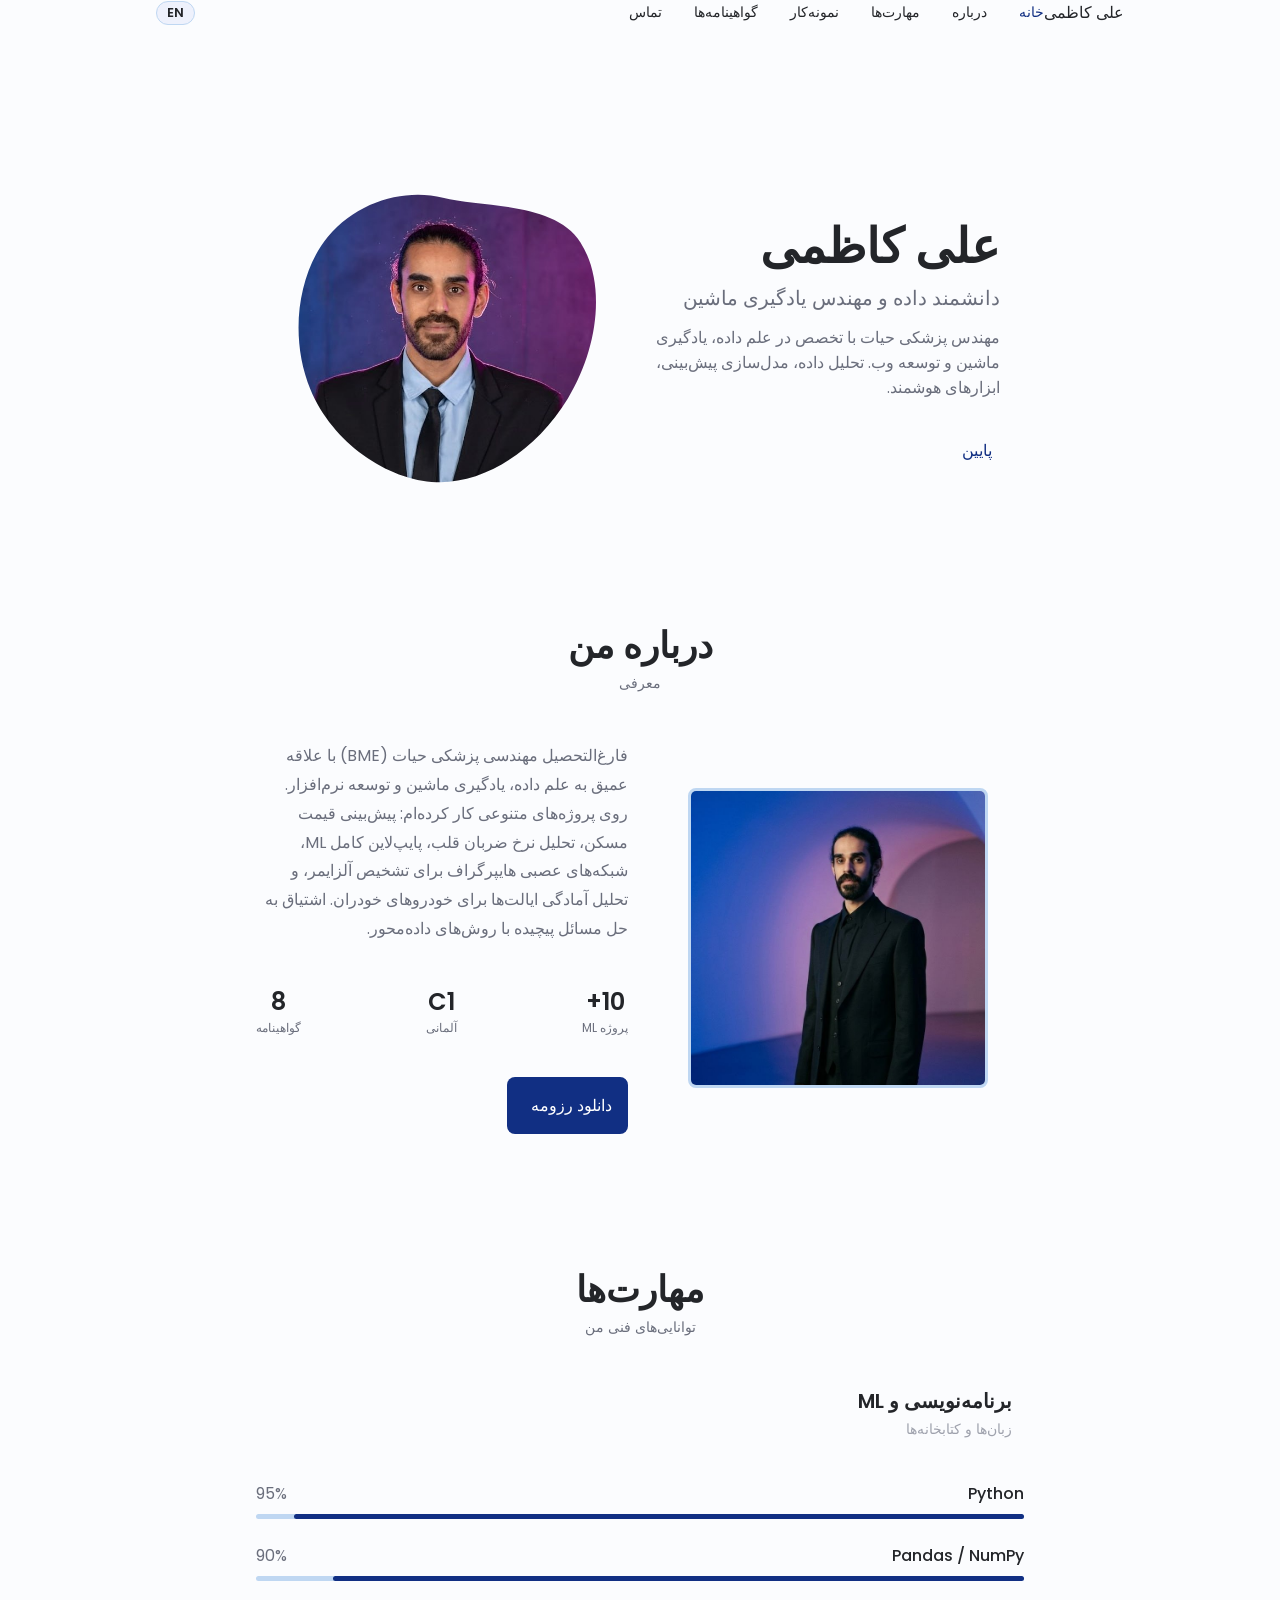
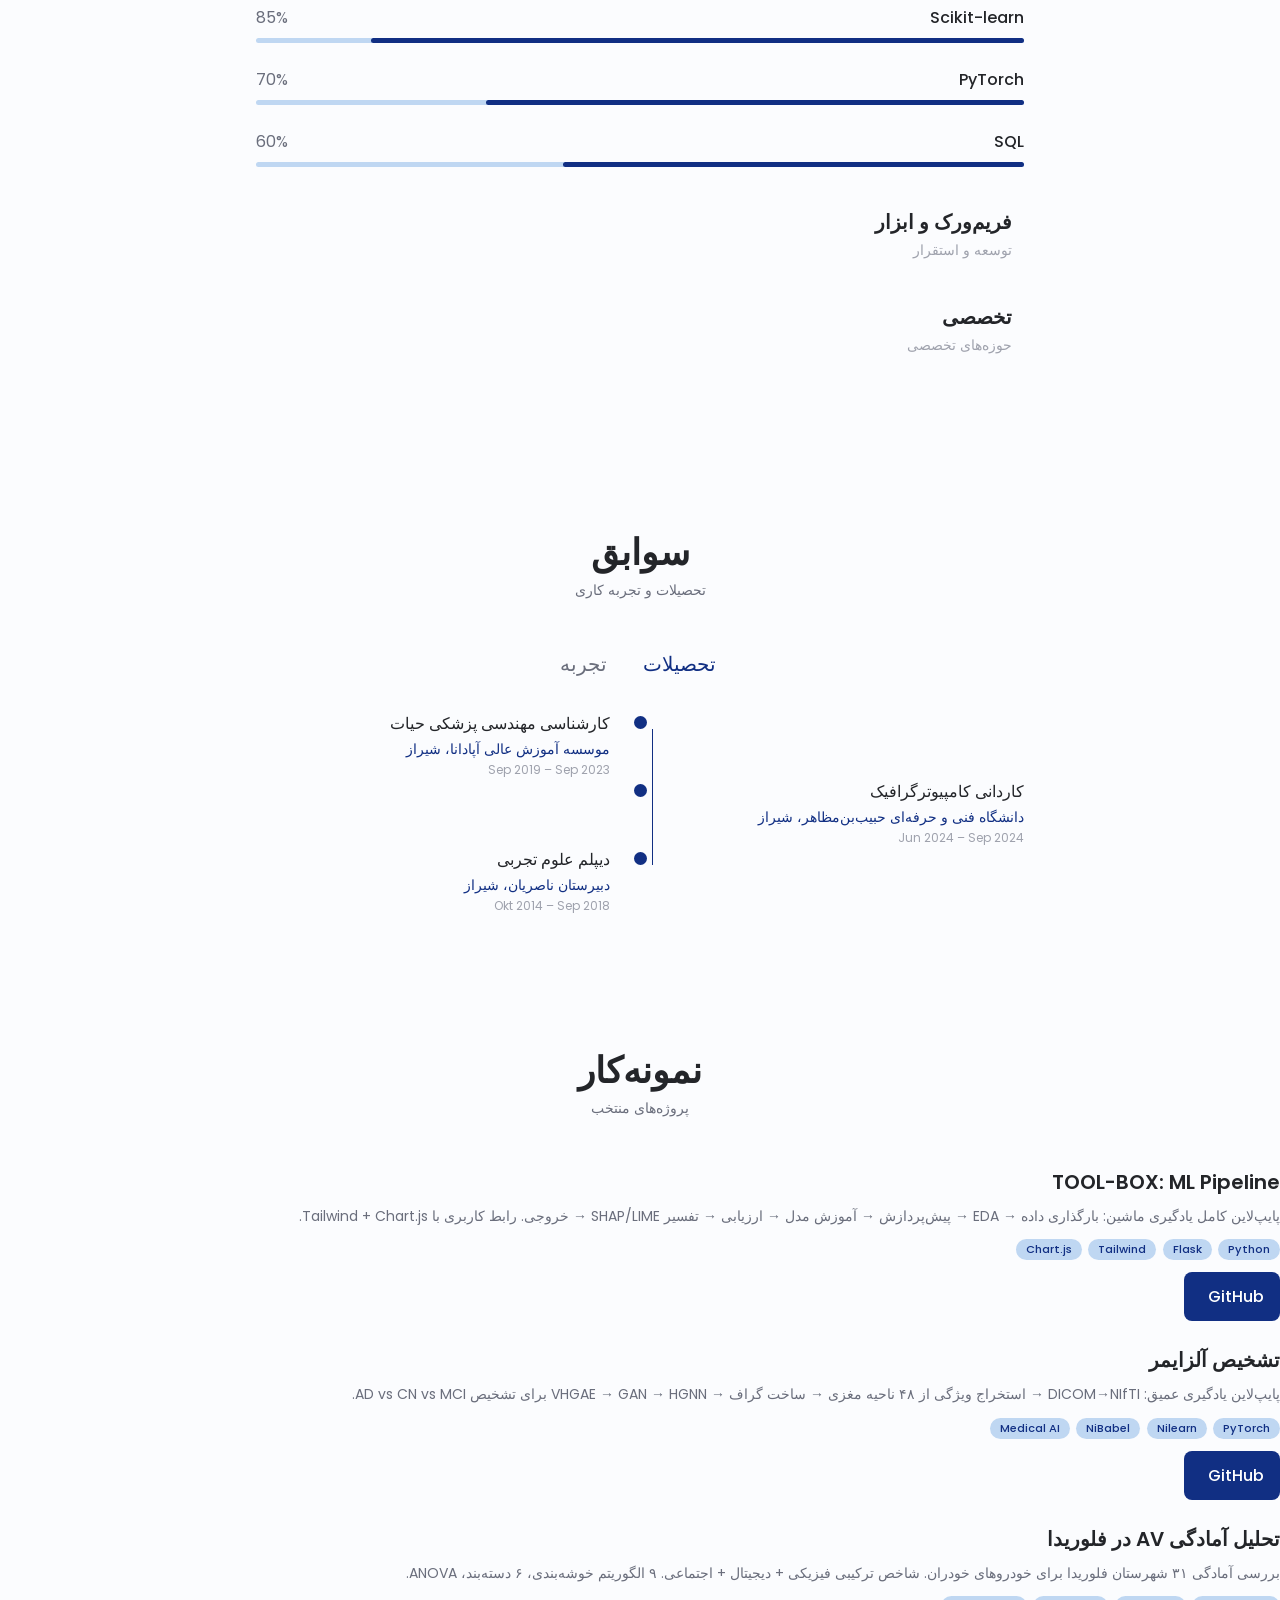
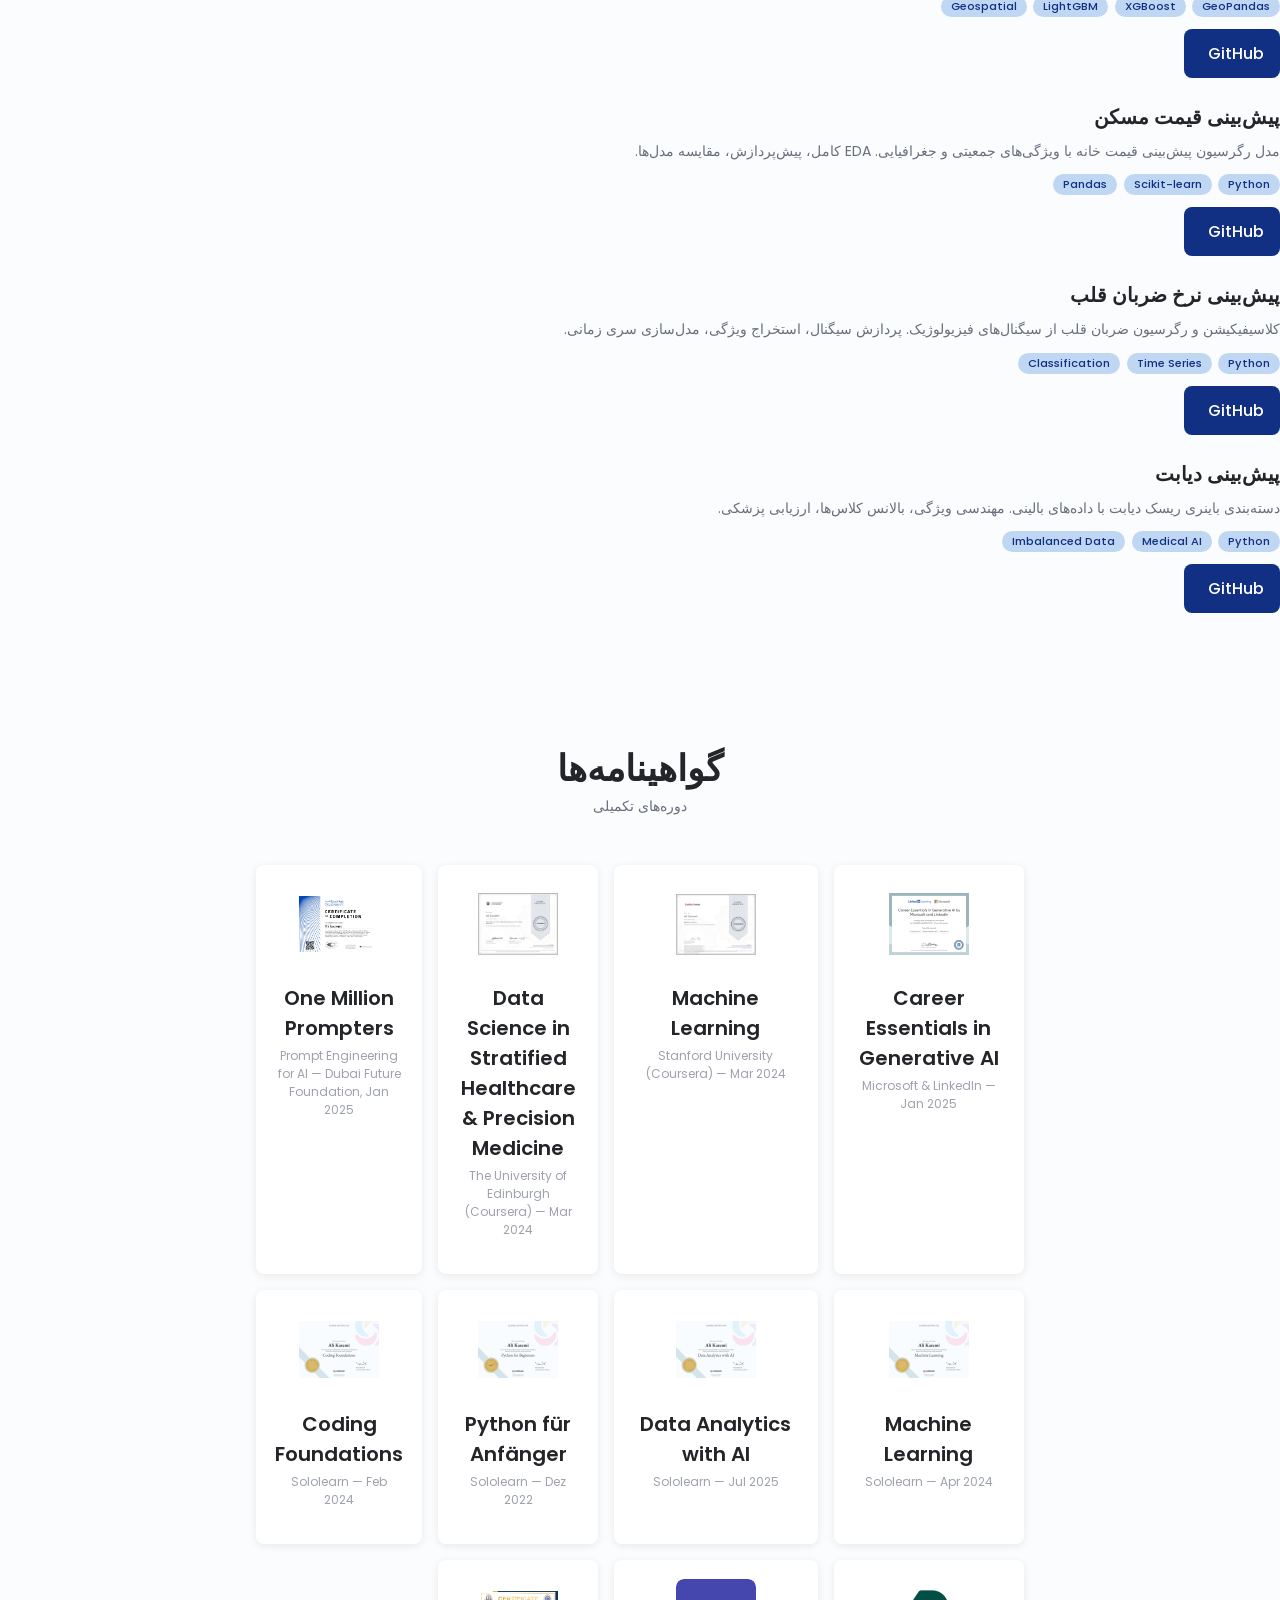
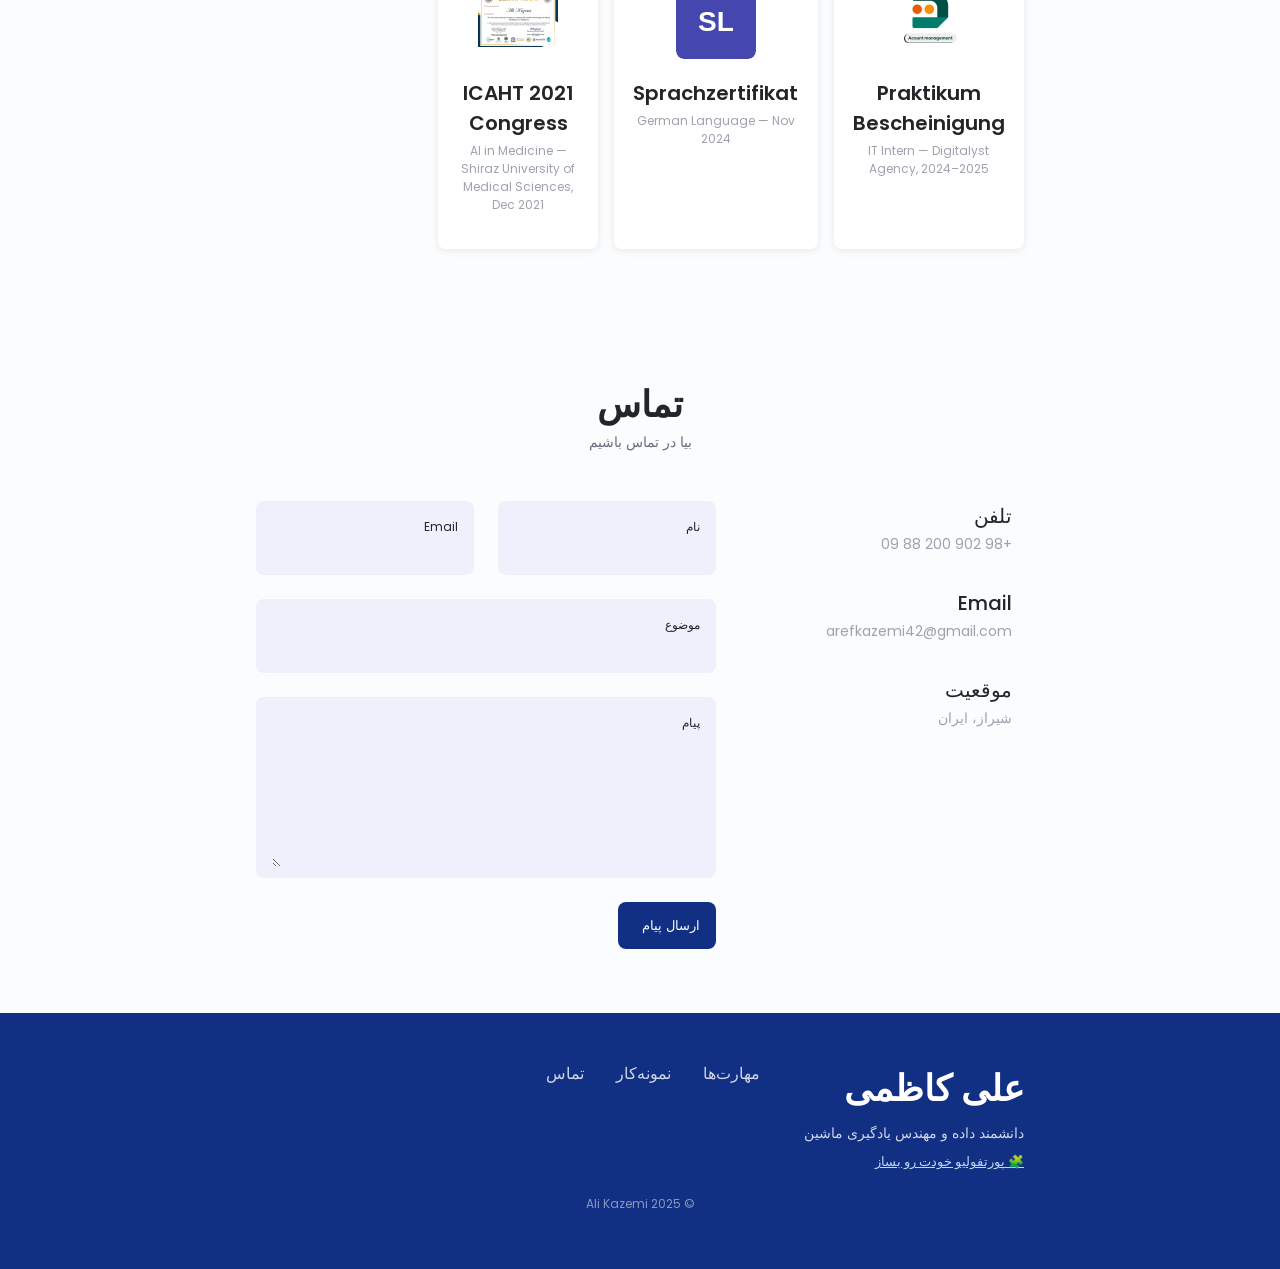
==== index.html @ 603e28a6 "feat: Praktikum card uses Digitalyst agency logo" ====
<!DOCTYPE html>
<html lang="fa" dir="rtl">
<head>
<meta charset="UTF-8">
<meta name="viewport" content="width=device-width, initial-scale=1.0">
<meta name="theme-color" content="#112E81">
<link rel="icon" type="image/png" href="/icon.png">
<link rel="apple-touch-icon" href="/icon.png">
<title>Ali Kazemi | Data Scientist & ML Engineer</title>
<link rel="preconnect" href="https://fonts.googleapis.com">
<link rel="preconnect" href="https://fonts.gstatic.com" crossorigin>
<link href="https://fonts.googleapis.com/css2?family=Poppins:wght@300;400;500;600;700&display=swap" rel="stylesheet">
<link rel="stylesheet" href="https://unicons.iconscout.com/release/v4.0.0/css/line.css">
<style>
:root {
  --hue:224; --first:hsl(var(--hue),77%,29%); --first-alt:hsl(var(--hue),58%,25%);
  --first-light:hsl(212,67%,85%); --title:hsl(var(--hue),8%,15%); --text:hsl(var(--hue),8%,45%);
  --text-light:hsl(var(--hue),8%,65%); --input:hsl(var(--hue),70%,96%);
  --body:hsl(var(--hue),60%,99%); --container:#FFF;
  --font:'Poppins',sans-serif; --h:3.5rem;
  --fs-big:2rem; --fs-h1:1.5rem; --fs-h2:1.25rem; --fs-h3:1.125rem; --fs-n:.938rem; --fs-s:.813rem;
  --m1:1rem; --m1-5:1.5rem; --m2:2rem; --m3:3rem;
}
@media(min-width:968px) {
  :root{--fs-big:3rem;--fs-h1:2.25rem;--fs-h2:1.5rem;--fs-h3:1.25rem;--fs-n:1rem;--fs-s:.875rem;}
}
body.dark {
  --first-alt:hsl(var(--hue),30%,8%); --title:hsl(var(--hue),8%,95%);
  --text:hsl(var(--hue),8%,75%); --input:hsl(var(--hue),29%,16%);
  --body:hsl(222,25%,10%); --container:hsl(224,28%,14%);
}
*{box-sizing:border-box;margin:0;padding:0}
html{scroll-behavior:smooth}
body{margin:0 0 var(--h) 0;font-family:var(--font);font-size:var(--fs-n);background:var(--body);color:var(--text);transition:.3s}
h1,h2,h3,h4{color:var(--title);font-weight:600}
ul{list-style:none}
a{text-decoration:none}
img{max-width:100%;height:auto}
.section{padding:2rem 0 4rem}
.section__title{font-size:var(--fs-h1)}
.section__subtitle{display:block;font-size:var(--fs-s);margin-bottom:var(--m3)}
.section__title,.section__subtitle{text-align:center}
.container{max-width:768px;margin:0 var(--m1-5)}
.grid{display:grid;gap:1.5rem}
.header{width:100%;position:fixed;bottom:0;left:0;z-index:100;background:var(--body);transition:.3s}
.nav{max-width:968px;height:var(--h);display:flex;justify-content:space-between;align-items:center}
.nav__logo,.nav__toggle{color:var(--title);font-weight:500}
.nav__logo:hover{color:var(--first)}
.nav__toggle{font-size:1.1rem;cursor:pointer}
@media(max-width:767px){
  .nav__menu{position:fixed;bottom:-100%;left:0;width:100%;background:var(--body);padding:2rem 1.5rem 4rem;box-shadow:0 -1px 4px rgba(0,0,0,.15);border-radius:1.5rem 1.5rem 0 0;transition:.3s}
}
.nav__list{grid-template-columns:repeat(3,1fr);gap:2rem}
.nav__link{display:flex;flex-direction:column;align-items:center;font-size:var(--fs-s);color:var(--title);font-weight:500}
.nav__link:hover{color:var(--first)}
.nav__icon{font-size:1.2rem}
.nav__close{position:absolute;right:1.3rem;bottom:.5rem;font-size:1.5rem;cursor:pointer;color:var(--first)}
.show-menu{bottom:0}
.active-link{color:var(--first)}
.scroll-header{box-shadow:0 -1px 4px rgba(0,0,0,.15)}
.nav__btns{display:flex;align-items:center;gap:1rem}
.change-theme{font-size:1.25rem;color:var(--title);cursor:pointer}
.lang-toggle{font-size:.8rem;color:var(--title);cursor:pointer;background:var(--input);border:1px solid var(--first-light);border-radius:20px;padding:2px 10px;font-weight:600;transition:.2s}
.lang-toggle:hover{background:var(--first-light)}
.button{display:inline-block;background:var(--first);color:#FFF;padding:1rem;border-radius:.5rem;font-weight:500;transition:.3s;border:none;cursor:pointer}
.button:hover{background:var(--first-alt)}
.button--flex{display:inline-flex;align-items:center;gap:.5rem}
.button--small{padding:.75rem 1rem}
.button--link{background:transparent;color:var(--first);padding:0}
.home__container{gap:1rem}
.home__content{grid-template-columns:.5fr 3fr;padding-top:3.5rem;align-items:center}
.home__social{display:grid;grid-template-columns:max-content;row-gap:1rem}
.home__social-icon{font-size:1.25rem;color:var(--first)}
.home__blob{width:200px;fill:var(--first)}
.home__blob-img{width:100%;height:100%;object-fit:cover}
.home__data{grid-column:1/3}
.home__title{font-size:var(--fs-big)}
.home__subtitle{font-size:var(--fs-h3);color:var(--text);font-weight:500;margin-bottom:.75rem}
.home__description{margin-bottom:var(--m2)}
.home__scroll{display:none}
.home__scroll-button{color:var(--first);display:inline-flex;align-items:center}
.home__scroll-button:hover{transform:translateY(.25rem)}
.home__scroll-mouse{font-size:2rem}
.about__img{width:200px;border-radius:.5rem;justify-self:center;align-self:center;border:3px solid var(--first-light)}
.about__description{margin-bottom:var(--m2-5,2.5rem);line-height:1.8}
.about__info{display:flex;justify-content:space-evenly;margin-bottom:var(--m2-5,2.5rem)}
.about__info-title{font-size:var(--fs-h2);font-weight:600;color:var(--title);display:block;text-align:center}
.about__info-name{font-size:.75rem;display:block;text-align:center}
.about__buttons{display:flex;justify-content:center}
.skills__container{row-gap:0}
.skills__header{display:flex;align-items:center;margin-bottom:var(--m2-5,2.5rem);cursor:pointer}
.skills__icon,.skills__arrow{font-size:2rem;color:var(--first)}
.skills__icon{margin-inline-end:.75rem}
.skills__title{font-size:var(--fs-h3)}
.skills__subtitle{font-size:var(--fs-s);color:var(--text-light)}
.skills__arrow{margin-inline-start:auto;transition:.4s}
.skills__list{row-gap:1.5rem}
.skills__titles{display:flex;justify-content:space-between;margin-bottom:.5rem}
.skills__name{font-size:var(--fs-n);font-weight:500}
.skills__bar,.skills__percentage{height:5px;border-radius:.25rem}
.skills__bar{background:var(--first-light)}
.skills__percentage{display:block;background:var(--first)}
.skills__close .skills__list{height:0;overflow:hidden}
.skills__open .skills__list{height:max-content;margin-bottom:var(--m2-5,2.5rem)}
.skills__open .skills__arrow{transform:rotate(-180deg)}
.qualification__tabs{display:flex;justify-content:center;margin-bottom:var(--m2)}
.qualification__button{font-size:var(--fs-h3);font-weight:500;color:var(--text);margin:0 var(--m1);cursor:pointer;display:inline-flex;align-items:center;gap:.25rem}
.qualification__button:hover{color:var(--first)}
.qualification__icon{font-size:1.8rem}
.qualification__active{color:var(--first)}
.qualification__content[data-content]{display:none}
.qualification__active[data-content]{display:block}
.qualification__data{display:grid;grid-template-columns:1fr max-content 1fr;column-gap:1.5rem}
.qualification__title{font-size:var(--fs-n);font-weight:500}
.qualification__subtitle{font-size:var(--fs-s);margin-bottom:var(--m1)}
.qualification__calendar{font-size:.75rem;color:var(--text-light)}
.qualification__rounder{display:inline-block;width:13px;height:13px;background:var(--first);border-radius:50%}
.qualification__line{display:block;width:1px;height:100%;background:var(--first);transform:translate(6px,-7px)}
.portfolio__carousel{overflow-x:auto;scroll-snap-type:x mandatory;-webkit-overflow-scrolling:touch;padding-bottom:1rem;scrollbar-width:none}
.portfolio__carousel::-webkit-scrollbar{display:none}
.portfolio__track{display:flex;gap:1rem;padding:0 1rem}
.card project-card{scroll-snap-align:start;flex:0 0 100%;min-width:280px;padding:0 1.5rem;box-sizing:border-box;display:block}
.portfolio__img{width:265px;border-radius:.5rem;justify-self:center}
.portfolio__title{font-size:var(--fs-h3);margin-bottom:.5rem}
.portfolio__desc{font-size:var(--fs-s);margin-bottom:.75rem;color:var(--text);line-height:1.6}
.portfolio__tags{display:flex;flex-wrap:wrap;gap:.4rem;margin-bottom:.75rem}
.portfolio__tag{font-size:.7rem;background:var(--first-light);color:var(--first);padding:2px 10px;border-radius:12px;font-weight:500}



.certification__container{grid-template-columns:repeat(auto-fit,minmax(200px,1fr));gap:1rem;align-items:stretch}
.certification__card{display:block;text-decoration:none;color:inherit;height:100%}.certification__card:hover{transform:translateY(-4px)}.certification__content{background:var(--container);padding:1.2rem;border-radius:.5rem;text-align:center;box-shadow:0 2px 8px rgba(0,0,0,.08);transition:.3s;height:100%}.certification__card:hover .certification__content{box-shadow:0 8px 24px rgba(0,0,0,.12)}
.certification__content:hover{box-shadow:0 4px 16px rgba(0,0,0,.15)}
.certification__img{width:80px;height:80px;object-fit:contain;margin:0 auto .75rem;border-radius:.5rem}
.certification__title{font-size:var(--fs-h3);margin-bottom:.25rem}
.certification__subtitle{display:block;font-size:.75rem;color:var(--text-light);margin-bottom:var(--m1)}
.contact__container{row-gap:3rem}
.contact__information{display:flex;margin-bottom:var(--m2);align-items:center;gap:.75rem}
.contact__icon{font-size:2rem;color:var(--first)}
.contact__title{font-size:var(--fs-h3);font-weight:500}
.contact__subtitle{font-size:var(--fs-s);color:var(--text-light)}
.contact__content{background:var(--input);border-radius:.5rem;padding:.75rem 1rem .25rem}
.contact__label{font-size:.75rem;color:var(--title)}
.contact__input{width:100%;background:transparent;color:var(--text);font-family:var(--font);font-size:var(--fs-n);border:none;outline:none;padding:.25rem 0}
.footer{padding-top:2rem}
.footer__bg{background:var(--first);padding:2rem 0 3rem}
.footer__title{font-size:var(--fs-h1);margin-bottom:.25rem;color:#FFF}
.footer__subtitle{font-size:var(--fs-s);color:rgba(255,255,255,.8)}
.footer__links{display:flex;flex-direction:column;row-gap:1rem}
.footer__link{color:rgba(255,255,255,.8)}
.footer__link:hover{color:var(--first-light)}
.footer__social{font-size:1.25rem;margin-inline-end:1.5rem;color:#FFF}
.footer__social:hover{color:var(--first-light)}
.footer__copy{text-align:center;color:rgba(255,255,255,.5);font-size:.75rem;margin-top:1.5rem}
.scrollup{position:fixed;right:1rem;bottom:-20%;background:var(--first);opacity:.8;padding:0 .3rem;border-radius:.4rem;z-index:10;transition:.4s}
.scrollup:hover{background:var(--first-alt)}
.scrollup__icon{font-size:1.5rem;color:#FFF}
.show-scroll{bottom:5rem}
.ltr-text{display:none}
[lang="en"] .ltr-text{display:inline}
[lang="en"] .rtl-text{display:none}
[lang="fa"] .ltr-text{display:none}
[lang="fa"] .rtl-text{display:inline}
@media(min-width:568px){
  .home__content{grid-template-columns:max-content 1fr 1fr}
  .home__data{grid-column:initial}
  .home__img{order:1;justify-self:center}
  .about__container,.portfolio__content,.contact__container,.footer__container{grid-template-columns:repeat(2,1fr)}
  .qualification__sections{grid-template-columns:.6fr;justify-content:center}
}
@media(min-width:768px){
  .container{margin:0 auto}
  body{margin:0}
  .section{padding:6rem 0 2rem}
  .header{top:0;bottom:initial}
  .nav{height:calc(var(--h)+1.5rem)}
  .nav__icon,.nav__close,.nav__toggle{display:none}
  .nav__list{display:flex;gap:2rem}
  .nav__menu{margin-left:auto}
  .home__container{row-gap:5rem}
  .home__content{padding-top:5.5rem}
  .home__blob{width:270px}
  .home__scroll{display:block}
  .about__img{width:300px}
  .about__description{text-align:initial}
  .about__info{justify-content:space-between}
  .about__buttons{justify-content:initial}
  .portfolio__img{width:320px}
  .portfolio__content{align-items:center}
  .footer__container{grid-template-columns:repeat(3,1fr)}
  .footer__bg{padding:3rem 0 3.5rem}
  .footer__links{flex-direction:row;gap:2rem}
  .footer__socials{justify-self:flex-end}
}
@media(min-width:1024px){
  .home__blob{width:320px}
  .home__social{font-size:1.5rem}



  .certification__container{grid-template-columns:repeat(4,1fr)}
  .contact__form{width:460px}
  .contact__inputs{grid-template-columns:repeat(2,1fr)}
}
::-webkit-scrollbar{width:.6rem}
::-webkit-scrollbar-track{background:hsl(var(--hue),12%,90%);border-radius:.5rem}
::-webkit-scrollbar-thumb{background:hsl(var(--hue),12%,80%);border-radius:.5rem}

/* ── Micro-interactions ────────────────────────────── */
.card,.certification__card{transition:transform .25s cubic-bezier(.34,1.56,.64,1),box-shadow .25s ease!important}
.card:hover,.certification__card:hover{transform:translateY(-3px) scale(1.005)!important;box-shadow:0 8px 24px rgba(17,46,129,.15)!important}
.button,.btn{transition:transform .15s,box-shadow .2s,background .2s!important}
.button:active,.btn:active{transform:scale(.96)!important}
input,textarea,select{transition:border-color .2s,box-shadow .2s,transform .15s}
input:focus,textarea:focus,select:focus{border-color:#4382DF!important;box-shadow:0 0 0 3px rgba(67,130,223,.15)!important;transform:translateY(-1px)}
.fade-in{animation:fadeUp .5s ease both}
@keyframes fadeUp{from{opacity:0;transform:translateY(16px)}to{opacity:1;transform:translateY(0)}}
</style>
</head>
<body>

<!-- ===== HEADER ===== -->
<header class="header" id="header">
  <nav class="nav container">
    <a href="#" class="nav__logo"><span class="rtl-text">علی کاظمی</span><span class="ltr-text">Ali Kazemi</span></a>
    <div class="nav__menu" id="nav-menu">
      <ul class="nav__list grid">
        <li class="nav__item"><a href="#home" class="nav__link active-link"><i class="uil uil-estate nav__icon"></i><span class="rtl-text">خانه</span><span class="ltr-text">Home</span></a></li>
        <li class="nav__item"><a href="#about" class="nav__link"><i class="uil uil-user nav__icon"></i><span class="rtl-text">درباره</span><span class="ltr-text">About</span></a></li>
        <li class="nav__item"><a href="#skills" class="nav__link"><i class="uil uil-file-alt nav__icon"></i><span class="rtl-text">مهارت‌ها</span><span class="ltr-text">Skills</span></a></li>
        <li class="nav__item"><a href="#portfolio" class="nav__link"><i class="uil uil-scenery nav__icon"></i><span class="rtl-text">نمونه‌کار</span><span class="ltr-text">Portfolio</span></a></li>
        <li class="nav__item"><a href="#certification" class="nav__link"><i class="uil uil-newspaper nav__icon"></i><span class="rtl-text">گواهینامه‌ها</span><span class="ltr-text">Certs</span></a></li>
        <li class="nav__item"><a href="#contact" class="nav__link"><i class="uil uil-message nav__icon"></i><span class="rtl-text">تماس</span><span class="ltr-text">Contact</span></a></li>
      </ul>
      <i class="uil uil-times nav__close" id="nav-close"></i>
    </div>
    <div class="nav__btns">
      <i class="uil uil-moon change-theme" id="theme-button"></i>
      <span class="lang-toggle" id="lang-toggle">EN</span>
      <div class="nav__toggle" id="nav-toggle"><i class="uil uil-apps"></i></div>
    </div>
  </nav>
</header>

<main>
<!-- ===== HOME ===== -->
<section class="home section" id="home">
  <div class="home__container container grid">
    <div class="home__content grid">
      <div class="home__social">
        <a href="https://linkedin.com/in/ali-kzm" target="_blank" class="home__social-icon"><i class="uil uil-linkedin-alt"></i></a>
        <a href="https://github.com/Arefmtl" target="_blank" class="home__social-icon"><i class="uil uil-github-alt"></i></a>
        <a href="https://twitter.com" target="_blank" class="home__social-icon"><i class="uil uil-twitter-alt"></i></a>
      </div>
      <div class="home__img">
        <svg class="home__blob" viewBox="0 0 200 187" xmlns="http://www.w3.org/2000/svg">
          <mask id="mask0" mask-type="alpha">
            <path d="M190.312 36.4879C206.582 62.1187 201.309 102.826 182.328 134.186C163.346 165.547 130.807 187.559 100.226 186.353C69.6454 185.147 35.2422 161.535 21.5255 128.383C7.80878 95.2308 13.9787 55.0885 32.5437 32.7857C51.1087 10.4829 81.4049 2.65069 104.345 8.644C127.285 14.6373 174.042 10.8571 190.312 36.4879Z"/>
          </mask>
          <g mask="url(#mask0)">
            <image class="home__blob-img" x="0" y="0" width="200" height="187" preserveAspectRatio="xMidYMid slice" href="https://arefmtl.github.io/profile.jpg"/>
          </g>
        </svg>
      </div>
      <div class="home__data">
        <h1 class="home__title"><span class="rtl-text">علی کاظمی</span><span class="ltr-text">Ali Kazemi</span></h1>
        <h3 class="home__subtitle"><span class="rtl-text">دانشمند داده و مهندس یادگیری ماشین</span><span class="ltr-text">Data Scientist & ML Engineer</span></h3>
        <p class="home__description"><span class="rtl-text">مهندس پزشکی حیات با تخصص در علم داده، یادگیری ماشین و توسعه وب. تحلیل داده، مدل‌سازی پیش‌بینی، ابزارهای هوشمند.</span><span class="ltr-text">Biomedical engineer specialized in data science, ML, and web dev. Predictive modeling, data analysis, smart tooling.</span></p>
        <span class="home__scroll"><a href="#about" class="home__scroll-button button--flex"><i class="uil uil-mouse-alt home__scroll-mouse"></i><span class="home__scroll-name"><span class="rtl-text">پایین</span><span class="ltr-text">Scroll down</span></span><i class="uil uil-arrow-down home__scroll-arrow"></i></a></span>
      </div>
    </div>
  </div>
</section>

<!-- ===== ABOUT ===== -->
<section class="about section" id="about">
  <h2 class="section__title"><span class="rtl-text">درباره من</span><span class="ltr-text">About Me</span></h2>
  <span class="section__subtitle"><span class="rtl-text">معرفی</span><span class="ltr-text">My Introduction</span></span>
  <div class="about__container container grid">
    <img src="https://arefmtl.github.io/about.jpg" alt="Ali Kazemi" class="about__img">
    <div class="about__data">
      <p class="about__description"><span class="rtl-text">فارغ‌التحصیل مهندسی پزشکی حیات (BME) با علاقه عمیق به علم داده، یادگیری ماشین و توسعه نرم‌افزار. روی پروژه‌های متنوعی کار کرده‌ام: پیش‌بینی قیمت مسکن، تحلیل نرخ ضربان قلب، پایپ‌لاین کامل ML، شبکه‌های عصبی هایپرگراف برای تشخیص آلزایمر، و تحلیل آمادگی ایالت‌ها برای خودروهای خودران. اشتیاق به حل مسائل پیچیده با روش‌های داده‌محور.</span><span class="ltr-text">Biomedical Engineering (BME) graduate passionate about data science, machine learning, and software development. Worked on housing price prediction, heart rate analysis, full ML pipelines, hypergraph neural networks for Alzheimer's diagnosis, and autonomous vehicle readiness analysis. Passionate about solving complex problems with data-driven methods.</span></p>
      <div class="about__info">
        <div><span class="about__info-title">10+</span><span class="about__info-name"><span class="rtl-text">پروژه ML</span><span class="ltr-text">ML Projects</span></span></div>
        <div><span class="about__info-title">C1</span><span class="about__info-name"><span class="rtl-text">آلمانی</span><span class="ltr-text">German</span></span></div>
        <div><span class="about__info-title">8</span><span class="about__info-name"><span class="rtl-text">گواهینامه</span><span class="ltr-text">Certificates</span></span></div>
      </div>
      <div class="about__buttons"><a href="/resume.pdf" class="button button--flex"><span class="rtl-text">دانلود رزومه</span><span class="ltr-text">Download CV</span><i class="uil uil-download-alt button__icon"></i></a></div>
    </div>
  </div>
</section>

<!-- ===== SKILLS ===== -->
<section class="skills section" id="skills">
  <h2 class="section__title"><span class="rtl-text">مهارت‌ها</span><span class="ltr-text">Skills</span></h2>
  <span class="section__subtitle"><span class="rtl-text">توانایی‌های فنی من</span><span class="ltr-text">My Technical Level</span></span>
  <div class="skills__container container grid" id="skillsContainer">
    <div class="skills__content skills__open">
      <div class="skills__header"><i class="uil uil-brackets-curly skills__icon"></i><div><h1 class="skills__title"><span class="rtl-text">برنامه‌نویسی و ML</span><span class="ltr-text">Programming & ML</span></h1><span class="skills__subtitle"><span class="rtl-text">زبان‌ها و کتابخانه‌ها</span><span class="ltr-text">Languages & Libraries</span></span></div><i class="uil uil-angle-down skills__arrow"></i></div>
      <div class="skills__list grid">
        <div class="skills__data"><div class="skills__titles"><h3 class="skills__name">Python</h3><span class="skills__number">95%</span></div><div class="skills__bar"><span class="skills__percentage" style="width:95%"></span></div></div>
        <div class="skills__data"><div class="skills__titles"><h3 class="skills__name">Pandas / NumPy</h3><span class="skills__number">90%</span></div><div class="skills__bar"><span class="skills__percentage" style="width:90%"></span></div></div>
        <div class="skills__data"><div class="skills__titles"><h3 class="skills__name">Scikit-learn</h3><span class="skills__number">85%</span></div><div class="skills__bar"><span class="skills__percentage" style="width:85%"></span></div></div>
        <div class="skills__data"><div class="skills__titles"><h3 class="skills__name">PyTorch</h3><span class="skills__number">70%</span></div><div class="skills__bar"><span class="skills__percentage" style="width:70%"></span></div></div>
        <div class="skills__data"><div class="skills__titles"><h3 class="skills__name">SQL</h3><span class="skills__number">60%</span></div><div class="skills__bar"><span class="skills__percentage" style="width:60%"></span></div></div>
      </div>
    </div>
    <div class="skills__content skills__close">
      <div class="skills__header"><i class="uil uil-server-network skills__icon"></i><div><h1 class="skills__title"><span class="rtl-text">فریم‌ورک و ابزار</span><span class="ltr-text">Frameworks & Tools</span></h1><span class="skills__subtitle"><span class="rtl-text">توسعه و استقرار</span><span class="ltr-text">Dev & Deploy</span></span></div><i class="uil uil-angle-down skills__arrow"></i></div>
      <div class="skills__list grid">
        <div class="skills__data"><div class="skills__titles"><h3 class="skills__name">Git / GitHub</h3><span class="skills__number">90%</span></div><div class="skills__bar"><span class="skills__percentage" style="width:90%"></span></div></div>
        <div class="skills__data"><div class="skills__titles"><h3 class="skills__name">GitHub Actions</h3><span class="skills__number">75%</span></div><div class="skills__bar"><span class="skills__percentage" style="width:75%"></span></div></div>
        <div class="skills__data"><div class="skills__titles"><h3 class="skills__name">HTML / CSS / JS</h3><span class="skills__number">80%</span></div><div class="skills__bar"><span class="skills__percentage" style="width:80%"></span></div></div>
        <div class="skills__data"><div class="skills__titles"><h3 class="skills__name">Flask</h3><span class="skills__number">70%</span></div><div class="skills__bar"><span class="skills__percentage" style="width:70%"></span></div></div>
        <div class="skills__data"><div class="skills__titles"><h3 class="skills__name">Tailwind CSS</h3><span class="skills__number">75%</span></div><div class="skills__bar"><span class="skills__percentage" style="width:75%"></span></div></div>
      </div>
    </div>
    <div class="skills__content skills__close">
      <div class="skills__header"><i class="uil uil-chart skills__icon"></i><div><h1 class="skills__title"><span class="rtl-text">تخصصی</span><span class="ltr-text">Specialized</span></h1><span class="skills__subtitle"><span class="rtl-text">حوزه‌های تخصصی</span><span class="ltr-text">Domain Expertise</span></span></div><i class="uil uil-angle-down skills__arrow"></i></div>
      <div class="skills__list grid">
        <div class="skills__data"><div class="skills__titles"><h3 class="skills__name">Classification / Regression</h3><span class="skills__number">90%</span></div><div class="skills__bar"><span class="skills__percentage" style="width:90%"></span></div></div>
        <div class="skills__data"><div class="skills__titles"><h3 class="skills__name">Clustering</h3><span class="skills__number">85%</span></div><div class="skills__bar"><span class="skills__percentage" style="width:85%"></span></div></div>
        <div class="skills__data"><div class="skills__titles"><h3 class="skills__name">Deep Learning</h3><span class="skills__number">70%</span></div><div class="skills__bar"><span class="skills__percentage" style="width:70%"></span></div></div>
        <div class="skills__data"><div class="skills__titles"><h3 class="skills__name">NLP / GenAI</h3><span class="skills__number">75%</span></div><div class="skills__bar"><span class="skills__percentage" style="width:75%"></span></div></div>
        <div class="skills__data"><div class="skills__titles"><h3 class="skills__name">Geospatial Analysis</h3><span class="skills__number">70%</span></div><div class="skills__bar"><span class="skills__percentage" style="width:70%"></span></div></div>
      </div>
    </div>
  </div>
</section>

<!-- ===== QUALIFICATION ===== -->
<section class="qualification section" id="qualification">
  <h2 class="section__title"><span class="rtl-text">سوابق</span><span class="ltr-text">Qualification</span></h2>
  <span class="section__subtitle"><span class="rtl-text">تحصیلات و تجربه کاری</span><span class="ltr-text">Education & Work</span></span>
  <div class="qualification__container container">
    <div class="qualification__tabs">
      <div class="qualification__button button--flex qualification__active" data-target="#education"><i class="uil uil-graduation-cap qualification__icon"></i><span class="rtl-text">تحصیلات</span><span class="ltr-text">Education</span></div>
      <div class="qualification__button button--flex" data-target="#work"><i class="uil uil-briefcase-alt qualification__icon"></i><span class="rtl-text">تجربه</span><span class="ltr-text">Work</span></div>
    </div>
    <div class="qualification__sections">
      <div class="qualification__content qualification__active" data-content id="education">
        <div class="qualification__data">
          <div></div>
          <div><span class="qualification__rounder"></span><span class="qualification__line"></span></div>
          <div><h3 class="qualification__title"><span class="rtl-text">کارشناسی مهندسی پزشکی حیات</span><span class="ltr-text">B.Sc. Biomedical Engineering (BME)</span></h3><span class="qualification__subtitle"><span class="rtl-text">موسسه آموزش عالی آپادانا، شیراز</span><span class="ltr-text">Apadana Institute of Higher Education, Shiraz</span></span><div class="qualification__calendar"><i class="uil uil-calendar-alt"></i> Sep 2019 – Sep 2023</div></div>
        </div>
        <div class="qualification__data">
          <div><h3 class="qualification__title"><span class="rtl-text">کاردانی کامپیوترگرافیک</span><span class="ltr-text">Associate Degree in Computer Graphics</span></h3><span class="qualification__subtitle"><span class="rtl-text">دانشگاه فنی و حرفه‌ای حبیب‌بن‌مظاهر، شیراز</span><span class="ltr-text">Habib ibn Mazaher Technical University, Shiraz</span></span><div class="qualification__calendar"><i class="uil uil-calendar-alt"></i> Jun 2024 – Sep 2024</div></div>
          <div><span class="qualification__rounder"></span><span class="qualification__line"></span></div>
          <div></div>
        </div>
        <div class="qualification__data">
          <div></div>
          <div><span class="qualification__rounder"></span></div>
          <div><h3 class="qualification__title"><span class="rtl-text">دیپلم علوم تجربی</span><span class="ltr-text">High School Diploma in Sciences</span></h3><span class="qualification__subtitle"><span class="rtl-text">دبیرستان ناصریان، شیراز</span><span class="ltr-text">Naserian High School, Shiraz</span></span><div class="qualification__calendar"><i class="uil uil-calendar-alt"></i> Okt 2014 – Sep 2018</div></div>
        </div>
      </div>
      <div class="qualification__content" data-content id="work">
        <div class="qualification__data">
          <div></div>
          <div><span class="qualification__rounder"></span><span class="qualification__line"></span></div>
          <div><h3 class="qualification__title"><span class="rtl-text">فریلنسر علم داده</span><span class="ltr-text">Freelance Data Scientist</span></h3><span class="qualification__subtitle"><span class="rtl-text">مشاريع مستقل</span><span class="ltr-text">Independent Projects</span></span><div class="qualification__calendar"><i class="uil uil-calendar-alt"></i> Jul 2025 – Present</div></div>
        </div>
        <div class="qualification__data">
          <div><h3 class="qualification__title"><span class="rtl-text">کارآموز فناوری اطلاعات</span><span class="ltr-text">IT Intern</span></h3><span class="qualification__subtitle">Digitalyst Agency, Shiraz</span><div class="qualification__calendar"><i class="uil uil-calendar-alt"></i> Jan 2024 – Jun 2025</div></div>
          <div><span class="qualification__rounder"></span><span class="qualification__line"></span></div>
          <div></div>
        </div>
        <div class="qualification__data">
          <div></div>
          <div><span class="qualification__rounder"></span></div>
          <div><h3 class="qualification__title"><span class="rtl-text">توسعه‌دهنده وردپرس</span><span class="ltr-text">WordPress Developer</span></h3><span class="qualification__subtitle"><span class="rtl-text">مشتریان متنوع</span><span class="ltr-text">Various Clients</span></span><div class="qualification__calendar"><i class="uil uil-calendar-alt"></i> 2023–2024</div></div>
        </div>
      </div>
    </div>
  </div>
</section>

<!-- ===== PORTFOLIO ===== -->
<section class="portfolio section" id="portfolio">
  <h2 class="section__title"><span class="rtl-text">نمونه‌کار</span><span class="ltr-text">Portfolio</span></h2>
  <span class="section__subtitle"><span class="rtl-text">پروژه‌های منتخب</span><span class="ltr-text">Featured Projects</span></span>
  <div class="grid grid-2">
      <div class="card project-card"><div class="portfolio__data"><h3 class="portfolio__title">TOOL-BOX: ML Pipeline</h3><p class="portfolio__desc"><span class="rtl-text">پایپ‌لاین کامل یادگیری ماشین: بارگذاری داده → EDA → پیش‌پردازش → آموزش مدل → ارزیابی → تفسیر SHAP/LIME → خروجی. رابط کاربری با Tailwind + Chart.js.</span><span class="ltr-text">End-to-end ML pipeline: data → EDA → preprocessing → training → evaluation → SHAP/LIME → export. Interactive UI with Tailwind + Chart.js.</span></p><div class="portfolio__tags"><span class="portfolio__tag">Python</span><span class="portfolio__tag">Flask</span><span class="portfolio__tag">Tailwind</span><span class="portfolio__tag">Chart.js</span></div><a href="https://github.com/Arefmtl/TOOL-BOX" class="button button--flex button--small" target="_blank">GitHub <i class="uil uil-arrow-right button__icon"></i></a></div></div>

      <div class="card project-card"><div class="portfolio__data"><h3 class="portfolio__title"><span class="rtl-text">تشخیص آلزایمر</span><span class="ltr-text">Alzheimer's Diagnosis</span></h3><p class="portfolio__desc"><span class="rtl-text">پایپ‌لاین یادگیری عمیق: DICOM→NIfTI → استخراج ویژگی از ۴۸ ناحیه مغزی → ساخت گراف → VHGAE → GAN → HGNN برای تشخیص AD vs CN vs MCI.</span><span class="ltr-text">Deep learning pipeline: DICOM→NIfTI → ROI extraction (48 regions) → graphs → VHGAE → GAN → HGNN classification (AD vs CN vs MCI).</span></p><div class="portfolio__tags"><span class="portfolio__tag">PyTorch</span><span class="portfolio__tag">Nilearn</span><span class="portfolio__tag">NiBabel</span><span class="portfolio__tag">Medical AI</span></div><a href="https://github.com/Arefmtl/ADNI-Alzheimer-diagnosis" class="button button--flex button--small" target="_blank">GitHub <i class="uil uil-arrow-right button__icon"></i></a></div></div>

      <div class="card project-card"><div class="portfolio__data"><h3 class="portfolio__title"><span class="rtl-text">تحلیل آمادگی AV در فلوریدا</span><span class="ltr-text">Florida AV Readiness</span></h3><p class="portfolio__desc"><span class="rtl-text">بررسی آمادگی ۳۱ شهرستان فلوریدا برای خودروهای خودران. شاخص ترکیبی فیزیکی + دیجیتال + اجتماعی. ۹ الگوریتم خوشه‌بندی، ۶ دسته‌بند، ANOVA.</span><span class="ltr-text">AV readiness for 31 rural Florida counties. Composite index (Physical + Digital + Social). 9 clustering algos, 6 classifiers, ANOVA validation.</span></p><div class="portfolio__tags"><span class="portfolio__tag">GeoPandas</span><span class="portfolio__tag">XGBoost</span><span class="portfolio__tag">LightGBM</span><span class="portfolio__tag">Geospatial</span></div><a href="https://github.com/Arefmtl/Florida-AV-readiness-analysis" class="button button--flex button--small" target="_blank">GitHub <i class="uil uil-arrow-right button__icon"></i></a></div></div>

      <div class="card project-card"><div class="portfolio__data"><h3 class="portfolio__title"><span class="rtl-text">پیش‌بینی قیمت مسکن</span><span class="ltr-text">Housing Price Prediction</span></h3><p class="portfolio__desc"><span class="rtl-text">مدل رگرسیون پیش‌بینی قیمت خانه با ویژگی‌های جمعیتی و جغرافیایی. EDA کامل، پیش‌پردازش، مقایسه مدل‌ها.</span><span class="ltr-text">Regression model for house prices. Full EDA, preprocessing, model comparison.</span></p><div class="portfolio__tags"><span class="portfolio__tag">Python</span><span class="portfolio__tag">Scikit-learn</span><span class="portfolio__tag">Pandas</span></div><a href="https://github.com/Arefmtl/Housing-Price-Prediction" class="button button--flex button--small" target="_blank">GitHub <i class="uil uil-arrow-right button__icon"></i></a></div></div>

      <div class="card project-card"><div class="portfolio__data"><h3 class="portfolio__title"><span class="rtl-text">پیش‌بینی نرخ ضربان قلب</span><span class="ltr-text">Heart Rate Prediction</span></h3><p class="portfolio__desc"><span class="rtl-text">کلاسیفیکیشن و رگرسیون ضربان قلب از سیگنال‌های فیزیولوژیک. پردازش سیگنال، استخراج ویژگی، مدل‌سازی سری زمانی.</span><span class="ltr-text">Classification & regression for heart rate from physiological signals. Signal processing, feature extraction, time series modeling.</span></p><div class="portfolio__tags"><span class="portfolio__tag">Python</span><span class="portfolio__tag">Time Series</span><span class="portfolio__tag">Classification</span></div><a href="https://github.com/Arefmtl/HeartRate-Prediction" class="button button--flex button--small" target="_blank">GitHub <i class="uil uil-arrow-right button__icon"></i></a></div></div>

      <div class="card project-card"><div class="portfolio__data"><h3 class="portfolio__title"><span class="rtl-text">پیش‌بینی دیابت</span><span class="ltr-text">Diabetes Prediction</span></h3><p class="portfolio__desc"><span class="rtl-text">دسته‌بندی باینری ریسک دیابت با داده‌های بالینی. مهندسی ویژگی، بالانس کلاس‌ها، ارزیابی پزشکی.</span><span class="ltr-text">Binary classification for diabetes risk. Feature engineering, class balancing, medical metrics.</span></p><div class="portfolio__tags"><span class="portfolio__tag">Python</span><span class="portfolio__tag">Medical AI</span><span class="portfolio__tag">Imbalanced Data</span></div><a href="https://github.com/Arefmtl/Diabetes-Prediction" class="button button--flex button--small" target="_blank">GitHub <i class="uil uil-arrow-right button__icon"></i></a></div></div>

  </div>
</section>

<!-- ===== CERTIFICATIONS ===== -->
<section class="certification section" id="certification">
  <h2 class="section__title"><span class="rtl-text">گواهینامه‌ها</span><span class="ltr-text">Certifications</span></h2>
  <span class="section__subtitle"><span class="rtl-text">دوره‌های تکمیلی</span><span class="ltr-text">Extra Courses</span></span>
  <div class="certification__container container grid">
    <a href="assets/img/certs/genai-certificate.jpg" target="_blank" class="certification__card"><div class="certification__content"><img src="assets/img/certs/genai-certificate.jpg" alt="" class="certification__img"><h3 class="certification__title">Career Essentials in Generative AI</h3><span class="certification__subtitle">Microsoft & LinkedIn — Jan 2025</span></div></a>
    <a href="https://coursera.org/verify/A1T2FMTP6H" target="_blank" class="certification__card"><div class="certification__content"><img src="assets/img/certs/stanford-ml.jpg" alt="" class="certification__img"><h3 class="certification__title">Machine Learning</h3><span class="certification__subtitle">Stanford University (Coursera) — Mar 2024</span></div></a>
    <a href="https://coursera.org/verify/46EVV7YHRb" target="_blank" class="certification__card"><div class="certification__content"><img src="assets/img/certs/edinburgh-ds.jpg" alt="" class="certification__img"><h3 class="certification__title">Data Science in Stratified Healthcare & Precision Medicine</h3><span class="certification__subtitle">The University of Edinburgh (Coursera) — Mar 2024</span></div></a>
    <a href="assets/img/certs/one-million-prompters.jpg" target="_blank" class="certification__card"><div class="certification__content"><img src="assets/img/certs/one-million-prompters.jpg" alt="" class="certification__img"><h3 class="certification__title">One Million Prompters</h3><span class="certification__subtitle">Prompt Engineering for AI — Dubai Future Foundation, Jan 2025</span></div></a>
    <a href="https://www.sololearn.com/certificates/CC-DMCIF08K" target="_blank" class="certification__card"><div class="certification__content"><img src="assets/img/certs/sololearn-ml.jpg" alt="" class="certification__img"><h3 class="certification__title">Machine Learning</h3><span class="certification__subtitle">Sololearn — Apr 2024</span></div></a>
    <a href="https://www.sololearn.com/certificates/CC-UZSCGZZ4" target="_blank" class="certification__card"><div class="certification__content"><img src="assets/img/certs/sololearn-data-analytics.jpg" alt="" class="certification__img"><h3 class="certification__title">Data Analytics with AI</h3><span class="certification__subtitle">Sololearn — Jul 2025</span></div></a>
    <a href="https://www.sololearn.com/certificates/CT-2DPML69N" target="_blank" class="certification__card"><div class="certification__content"><img src="assets/img/certs/sololearn-python.jpg" alt="" class="certification__img"><h3 class="certification__title">Python für Anfänger</h3><span class="certification__subtitle">Sololearn — Dez 2022</span></div></a>
    <a href="https://www.sololearn.com/certificates/CC-BOEA6T9P" target="_blank" class="certification__card"><div class="certification__content"><img src="assets/img/certs/sololearn-coding.jpg" alt="" class="certification__img"><h3 class="certification__title">Coding Foundations</h3><span class="certification__subtitle">Sololearn — Feb 2024</span></div></a>
    <a href="assets/img/certs/praktikum.pdf" target="_blank" class="certification__card"><div class="certification__content"><img src="assets/img/certs/digitalyst-logo.jpg" alt="" class="certification__img"><h3 class="certification__title">Praktikum Bescheinigung</h3><span class="certification__subtitle">IT Intern — Digitalyst Agency, 2024–2025</span></div></a>
    <a href="assets/img/certs/sprachzertifikat.pdf" target="_blank" class="certification__card"><div class="certification__content"><img src="assets/img/certs/sololearn.svg" onerror="this.style.display='none'" alt="" class="certification__img"><h3 class="certification__title">Sprachzertifikat</h3><span class="certification__subtitle">German Language — Nov 2024</span></div></a>
    <a href="assets/img/certs/icaht-2021.jpg" target="_blank" class="certification__card"><div class="certification__content"><img src="assets/img/certs/icaht-2021.jpg" alt="" class="certification__img"><h3 class="certification__title">ICAHT 2021 Congress</h3><span class="certification__subtitle">AI in Medicine — Shiraz University of Medical Sciences, Dec 2021</span></div></a>
  </div>
</section>

<!-- ===== CONTACT ===== -->
<section class="contact section" id="contact">
  <h2 class="section__title"><span class="rtl-text">تماس</span><span class="ltr-text">Contact</span></h2>
  <span class="section__subtitle"><span class="rtl-text">بیا در تماس باشیم</span><span class="ltr-text">Get in Touch</span></span>
  <div class="contact__container container grid">
    <div>
      <div class="contact__information"><i class="uil uil-phone contact__icon"></i><div><h3 class="contact__title"><span class="rtl-text">تلفن</span><span class="ltr-text">Phone</span></h3><span class="contact__subtitle">+98 902 200 88 09</span></div></div>
      <div class="contact__information"><i class="uil uil-envelope contact__icon"></i><div><h3 class="contact__title">Email</h3><span class="contact__subtitle">arefkazemi42@gmail.com</span></div></div>
      <div class="contact__information"><i class="uil uil-map-marker contact__icon"></i><div><h3 class="contact__title"><span class="rtl-text">موقعیت</span><span class="ltr-text">Location</span></h3><span class="contact__subtitle"><span class="rtl-text">شیراز، ایران</span><span class="ltr-text">Shiraz, Iran</span></span></div></div>
    </div>
    <form class="contact__form grid" id="contactForm">
      <div class="contact__inputs grid">
        <div class="contact__content"><label for="name" class="contact__label"><span class="rtl-text">نام</span><span class="ltr-text">Name</span></label><input type="text" id="name" class="contact__input"></div>
        <div class="contact__content"><label for="email" class="contact__label">Email</label><input type="email" id="email" class="contact__input"></div>
      </div>
      <div class="contact__content"><label for="subject" class="contact__label"><span class="rtl-text">موضوع</span><span class="ltr-text">Subject</span></label><input type="text" id="subject" class="contact__input"></div>
      <div class="contact__content"><label for="message" class="contact__label"><span class="rtl-text">پیام</span><span class="ltr-text">Message</span></label><textarea id="message" rows="5" class="contact__input"></textarea></div>
      <div><button type="submit" class="button button--flex"><span class="rtl-text">ارسال پیام</span><span class="ltr-text">Send</span><i class="uil uil-message button__icon"></i></button></div>
    </form>
  </div>
</section>
</main>

<!-- ===== FOOTER ===== -->
<footer class="footer">
  <div class="footer__bg">
    <div class="footer__container container grid">
      <div>
        <h1 class="footer__title"><span class="rtl-text">علی کاظمی</span><span class="ltr-text">Ali Kazemi</span></h1>
        <span class="footer__subtitle"><span class="rtl-text">دانشمند داده و مهندس یادگیری ماشین</span><span class="ltr-text">Data Scientist & ML Engineer</span></span>
        <p style="margin-top:.5rem;font-size:.8rem;color:rgba(255,255,255,.5)"><a href="/builder/" style="color:var(--first-light);text-decoration:underline"><span class="rtl-text">🧩 پورتفولیو خودت رو بساز</span><span class="ltr-text">🧩 Build your own portfolio</span></a></p>
      </div>
      <ul class="footer__links">
        <li><a href="#skills" class="footer__link"><span class="rtl-text">مهارت‌ها</span><span class="ltr-text">Skills</span></a></li>
        <li><a href="#portfolio" class="footer__link"><span class="rtl-text">نمونه‌کار</span><span class="ltr-text">Portfolio</span></a></li>
        <li><a href="#contact" class="footer__link"><span class="rtl-text">تماس</span><span class="ltr-text">Contact</span></a></li>
      </ul>
      <div class="footer__socials">
        <a href="https://github.com/Arefmtl" target="_blank" class="footer__social"><i class="uil uil-github-alt"></i></a>
        <a href="https://linkedin.com/in/ali-kzm" target="_blank" class="footer__social"><i class="uil uil-linkedin-alt"></i></a>
      </div>
    </div>
    <p class="footer__copy">© 2025 Ali Kazemi</p>
  </div>
</footer>

<a href="#" class="scrollup" id="scroll-up"><i class="uil uil-arrow-up scrollup__icon"></i></a>

<script>
// ── Mobile menu ──
const nm=document.getElementById('nav-menu'),nt=document.getElementById('nav-toggle'),nc=document.getElementById('nav-close');
nt?.addEventListener('click',()=>nm.classList.add('show-menu'));
nc?.addEventListener('click',()=>nm.classList.remove('show-menu'));
document.querySelectorAll('.nav__link').forEach(l=>l.addEventListener('click',()=>nm.classList.remove('show-menu')));

// ── Skills accordion ──
document.querySelectorAll('.skills__header').forEach(h=>{h.addEventListener('click',function(){
  document.querySelectorAll('.skills__content').forEach(c=>c.className='skills__content skills__close');
  if(this.parentNode.className.includes('skills__close')) this.parentNode.className='skills__content skills__open';
})});

// ── Qualification tabs ──
document.querySelectorAll('[data-target]').forEach(t=>t.addEventListener('click',()=>{
  const target=document.querySelector(t.dataset.target);
  document.querySelectorAll('[data-content]').forEach(c=>{c.classList.remove('qualification__active');c.style.display='none'});
  target.classList.add('qualification__active');target.style.display='block';
  document.querySelectorAll('[data-target]').forEach(b=>b.classList.remove('qualification__active'));
  t.classList.add('qualification__active');
}));


// ── Scrollspy + effects ──
const sc=document.querySelectorAll('section[id]');
window.addEventListener('scroll',()=>{
  const y=window.pageYOffset;
  sc.forEach(s=>{const h=s.offsetHeight,t=s.offsetTop-50,i=s.getAttribute('id');
    document.querySelector('.nav__menu a[href*='+i+']')?.classList.toggle('active-link',y>t&&y<=t+h)});
  document.getElementById('header')?.classList.toggle('scroll-header',y>=80);
  document.getElementById('scroll-up')?.classList.toggle('show-scroll',y>=560);
});

// ── Dark/Light theme ──
const tb=document.getElementById('theme-button');
const st=localStorage.getItem('selected-theme'),si=localStorage.getItem('selected-icon');
const gt=()=>document.body.classList.contains('dark')?'dark':'light';
const gi=()=>tb.classList.contains('uil-sun')?'uil-moon':'uil-sun';
if(st){document.body.classList[st==='dark'?'add':'remove']('dark');tb.classList[si==='uil-moon'?'add':'remove']('uil-sun')}
tb?.addEventListener('click',()=>{document.body.classList.toggle('dark');tb.classList.toggle('uil-sun');localStorage.setItem('selected-theme',gt());localStorage.setItem('selected-icon',gi())});

// ── Language toggle ──
const lt=document.getElementById('lang-toggle'),h=document.documentElement;
const sl=localStorage.getItem('selected-lang')||'fa';
if(sl==='en'){h.lang='en';h.dir='ltr';lt.textContent='FA'}
lt?.addEventListener('click',()=>{const isFa=h.lang==='fa';h.lang=isFa?'en':'fa';h.dir=isFa?'ltr':'rtl';lt.textContent=isFa?'FA':'EN';localStorage.setItem('selected-lang',isFa?'en':'fa')});

// ── Contact form demo ──
document.getElementById('contactForm')?.addEventListener('submit',async(e)=>{
  e.preventDefault();const btn=e.target.querySelector('button');btn.disabled=true;
  btn.innerHTML='<span class="rtl-text">در حال ارسال...</span><span class="ltr-text">Sending...</span>';
  await new Promise(r=>setTimeout(r,1000));
  alert(document.documentElement.lang==='fa'?'✅ پیام ارسال شد!':'✅ Message sent!');
  e.target.reset();
  btn.innerHTML='<span class="rtl-text">ارسال پیام</span><span class="ltr-text">Send</span><i class="uil uil-message button__icon"></i>';
  btn.disabled=false;
});
</script>

</body>
</html>
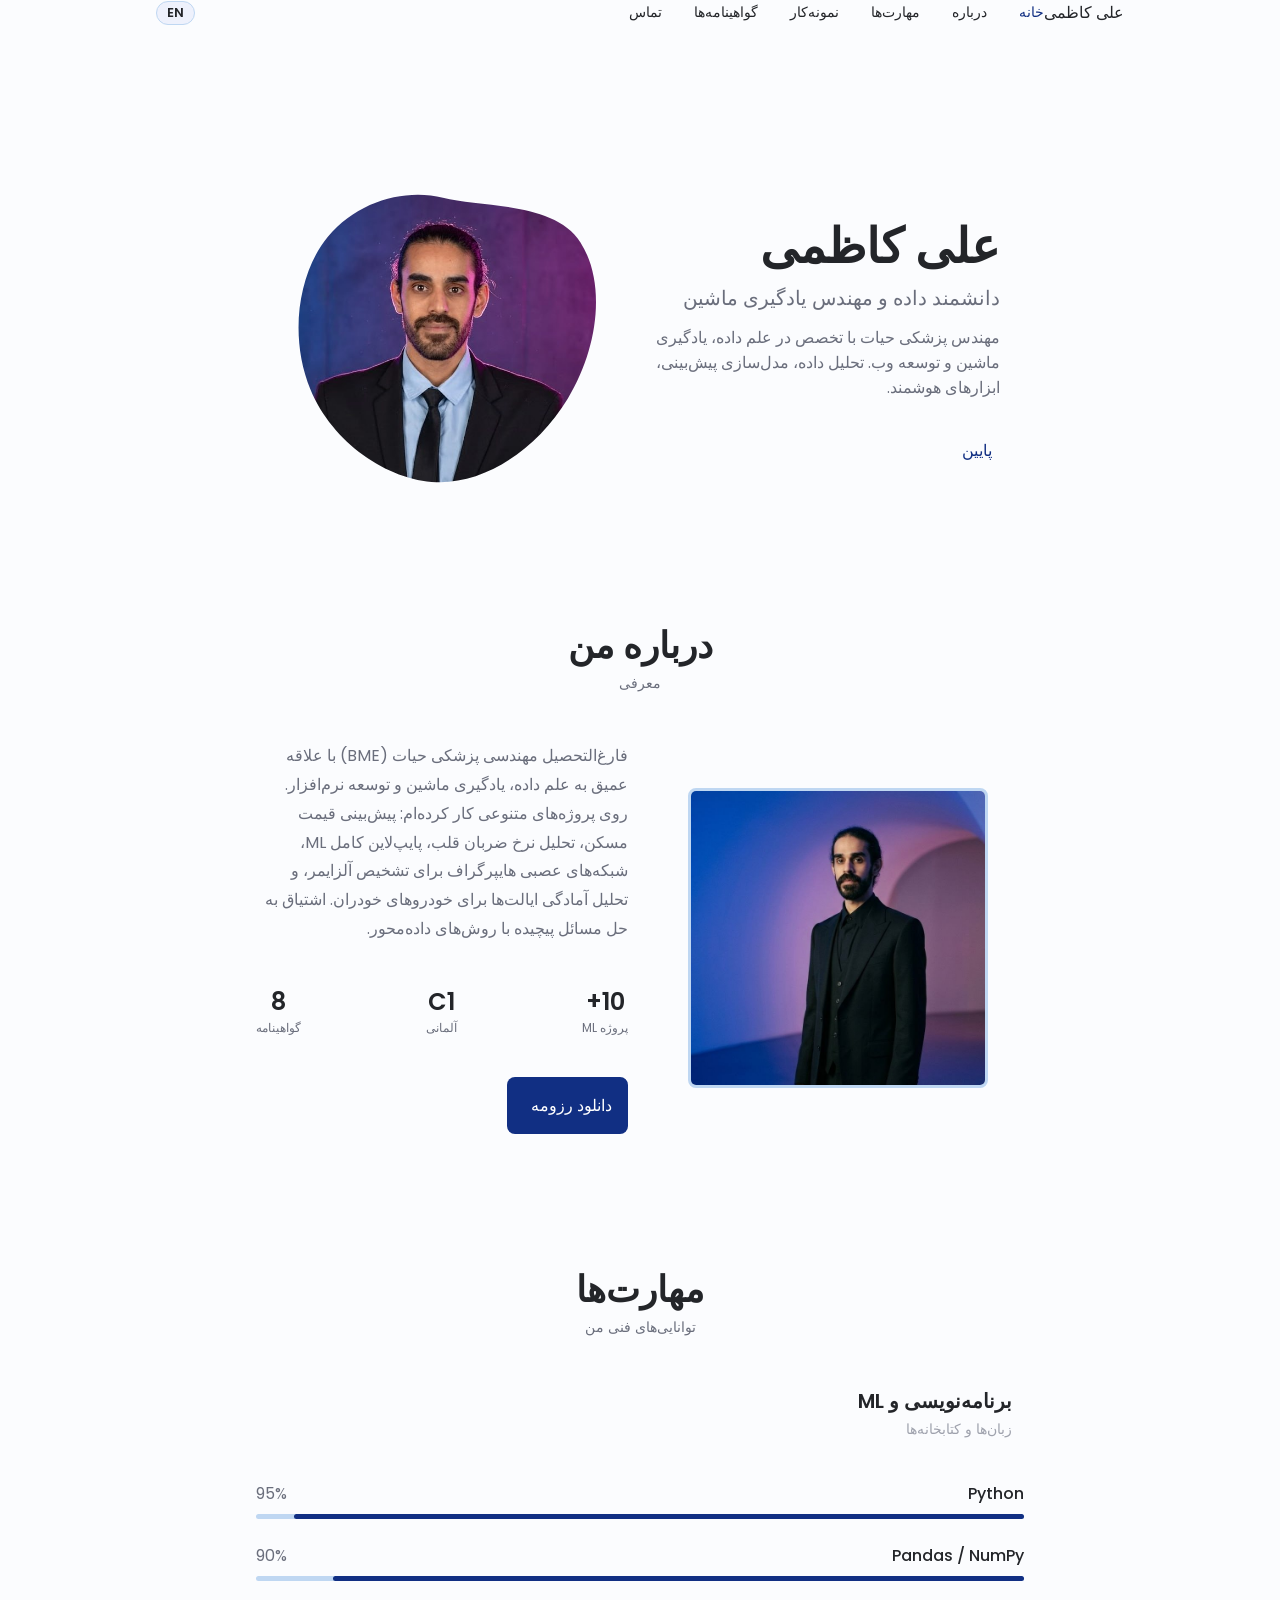
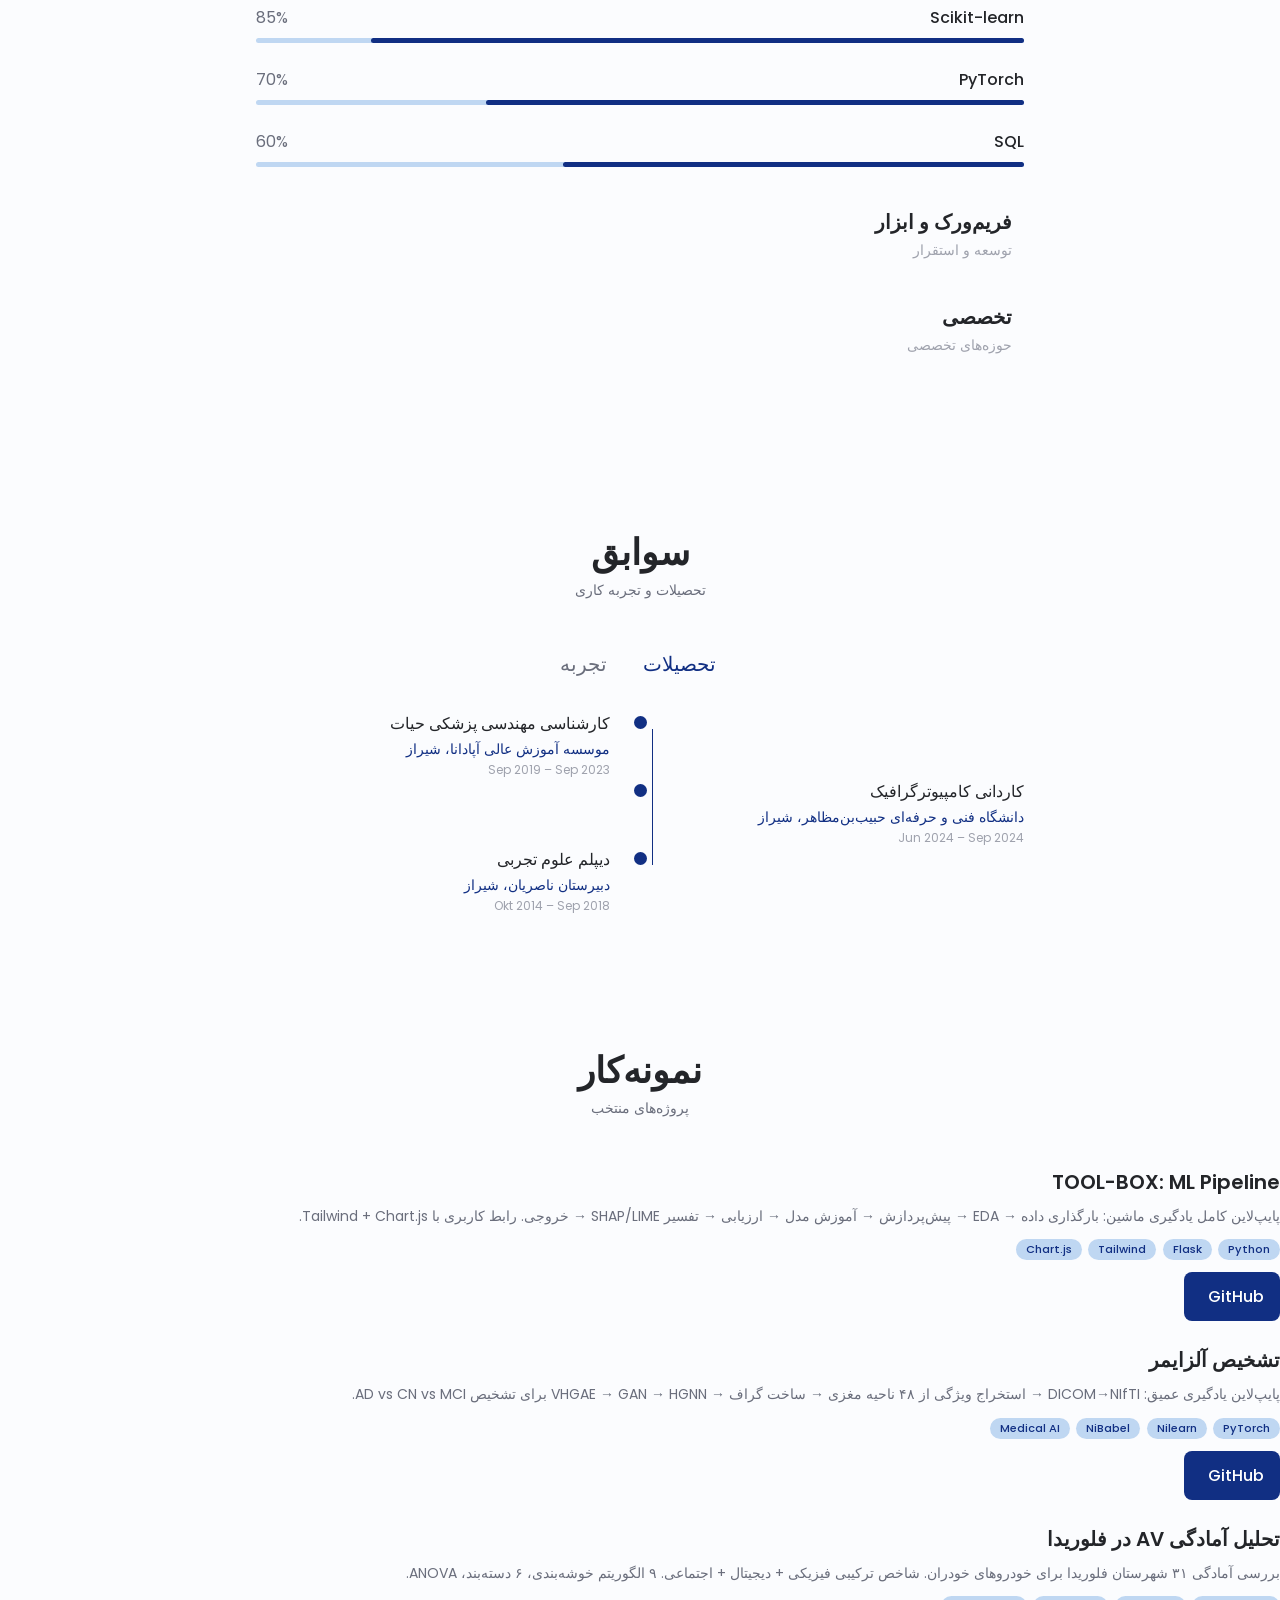
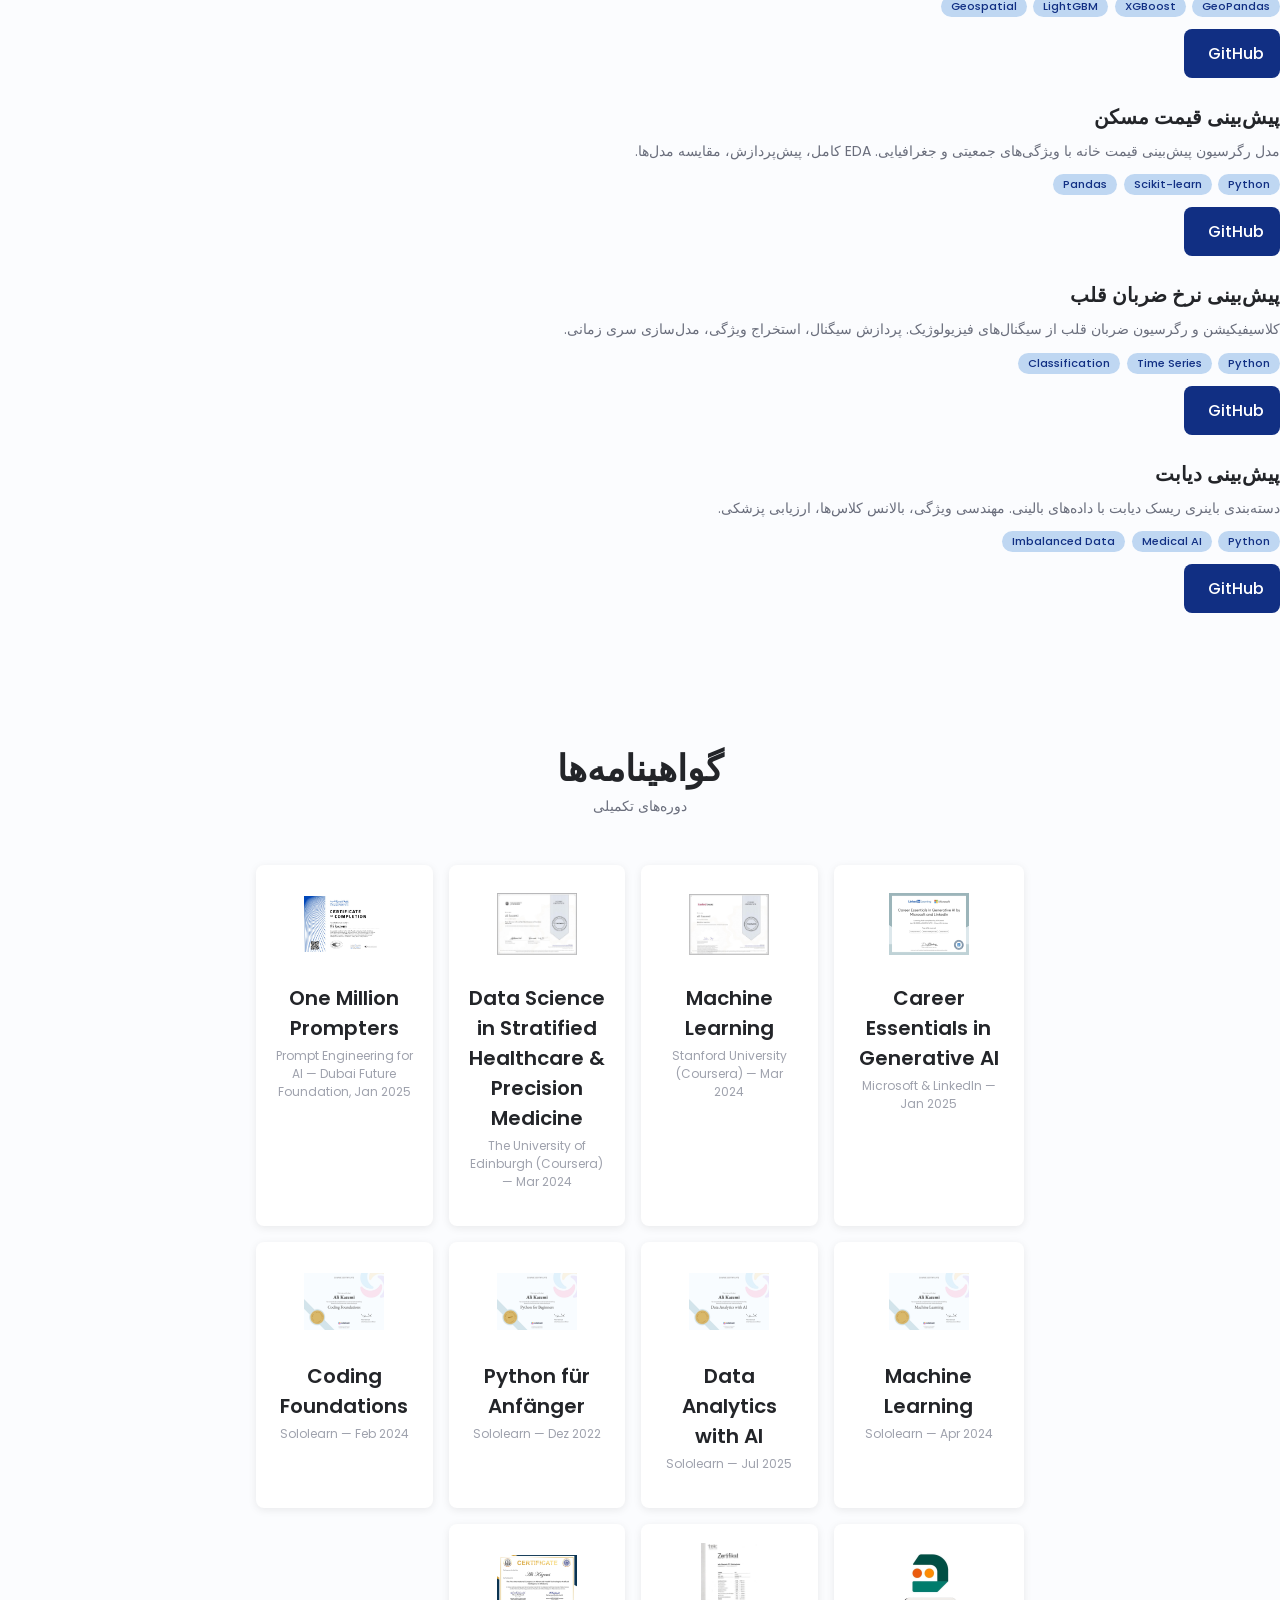
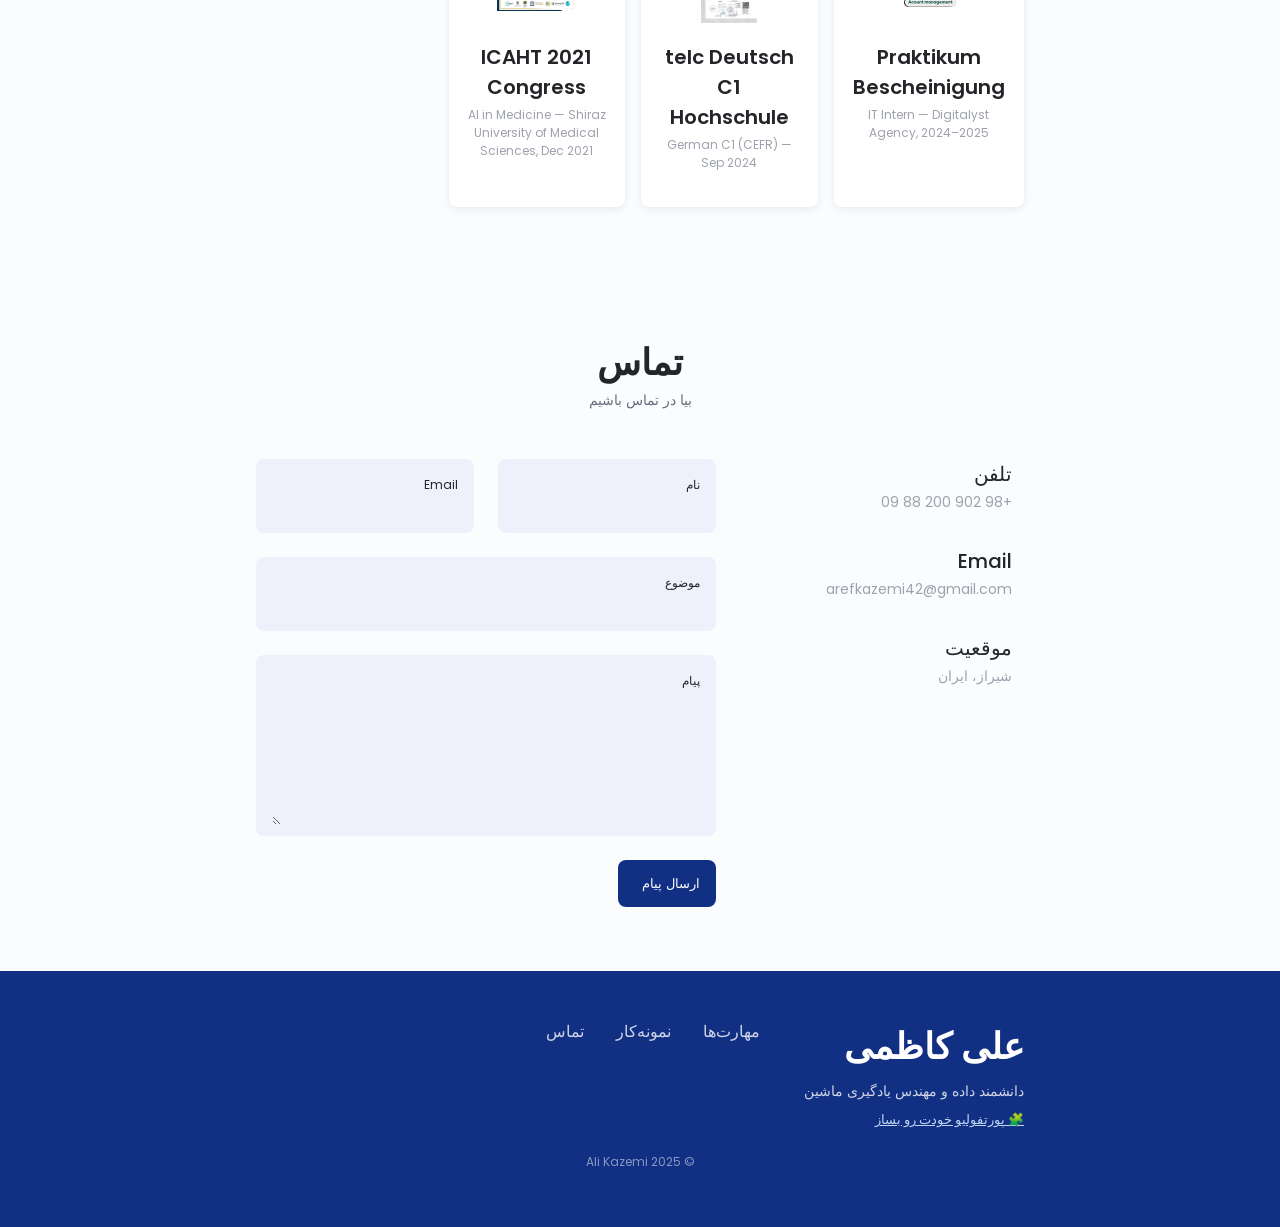
==== commit dd99559b: "feat: telc Deutsch C1 Hochschule — real certificate image" ====
--- a/index.html
+++ b/index.html
@@ -410,7 +410,7 @@
     <a href="https://www.sololearn.com/certificates/CT-2DPML69N" target="_blank" class="certification__card"><div class="certification__content"><img src="assets/img/certs/sololearn-python.jpg" alt="" class="certification__img"><h3 class="certification__title">Python für Anfänger</h3><span class="certification__subtitle">Sololearn — Dez 2022</span></div></a>
     <a href="https://www.sololearn.com/certificates/CC-BOEA6T9P" target="_blank" class="certification__card"><div class="certification__content"><img src="assets/img/certs/sololearn-coding.jpg" alt="" class="certification__img"><h3 class="certification__title">Coding Foundations</h3><span class="certification__subtitle">Sololearn — Feb 2024</span></div></a>
     <a href="assets/img/certs/praktikum.pdf" target="_blank" class="certification__card"><div class="certification__content"><img src="assets/img/certs/digitalyst-logo.jpg" alt="" class="certification__img"><h3 class="certification__title">Praktikum Bescheinigung</h3><span class="certification__subtitle">IT Intern — Digitalyst Agency, 2024–2025</span></div></a>
-    <a href="assets/img/certs/sprachzertifikat.pdf" target="_blank" class="certification__card"><div class="certification__content"><img src="assets/img/certs/sololearn.svg" onerror="this.style.display='none'" alt="" class="certification__img"><h3 class="certification__title">Sprachzertifikat</h3><span class="certification__subtitle">German Language — Nov 2024</span></div></a>
+    <a href="assets/img/certs/sprachzertifikat.jpg" target="_blank" class="certification__card"><div class="certification__content"><img src="assets/img/certs/sprachzertifikat.jpg" alt="" class="certification__img"><h3 class="certification__title">telc Deutsch C1 Hochschule</h3><span class="certification__subtitle">German C1 (CEFR) — Sep 2024</span></div></a>
     <a href="assets/img/certs/icaht-2021.jpg" target="_blank" class="certification__card"><div class="certification__content"><img src="assets/img/certs/icaht-2021.jpg" alt="" class="certification__img"><h3 class="certification__title">ICAHT 2021 Congress</h3><span class="certification__subtitle">AI in Medicine — Shiraz University of Medical Sciences, Dec 2021</span></div></a>
   </div>
 </section>
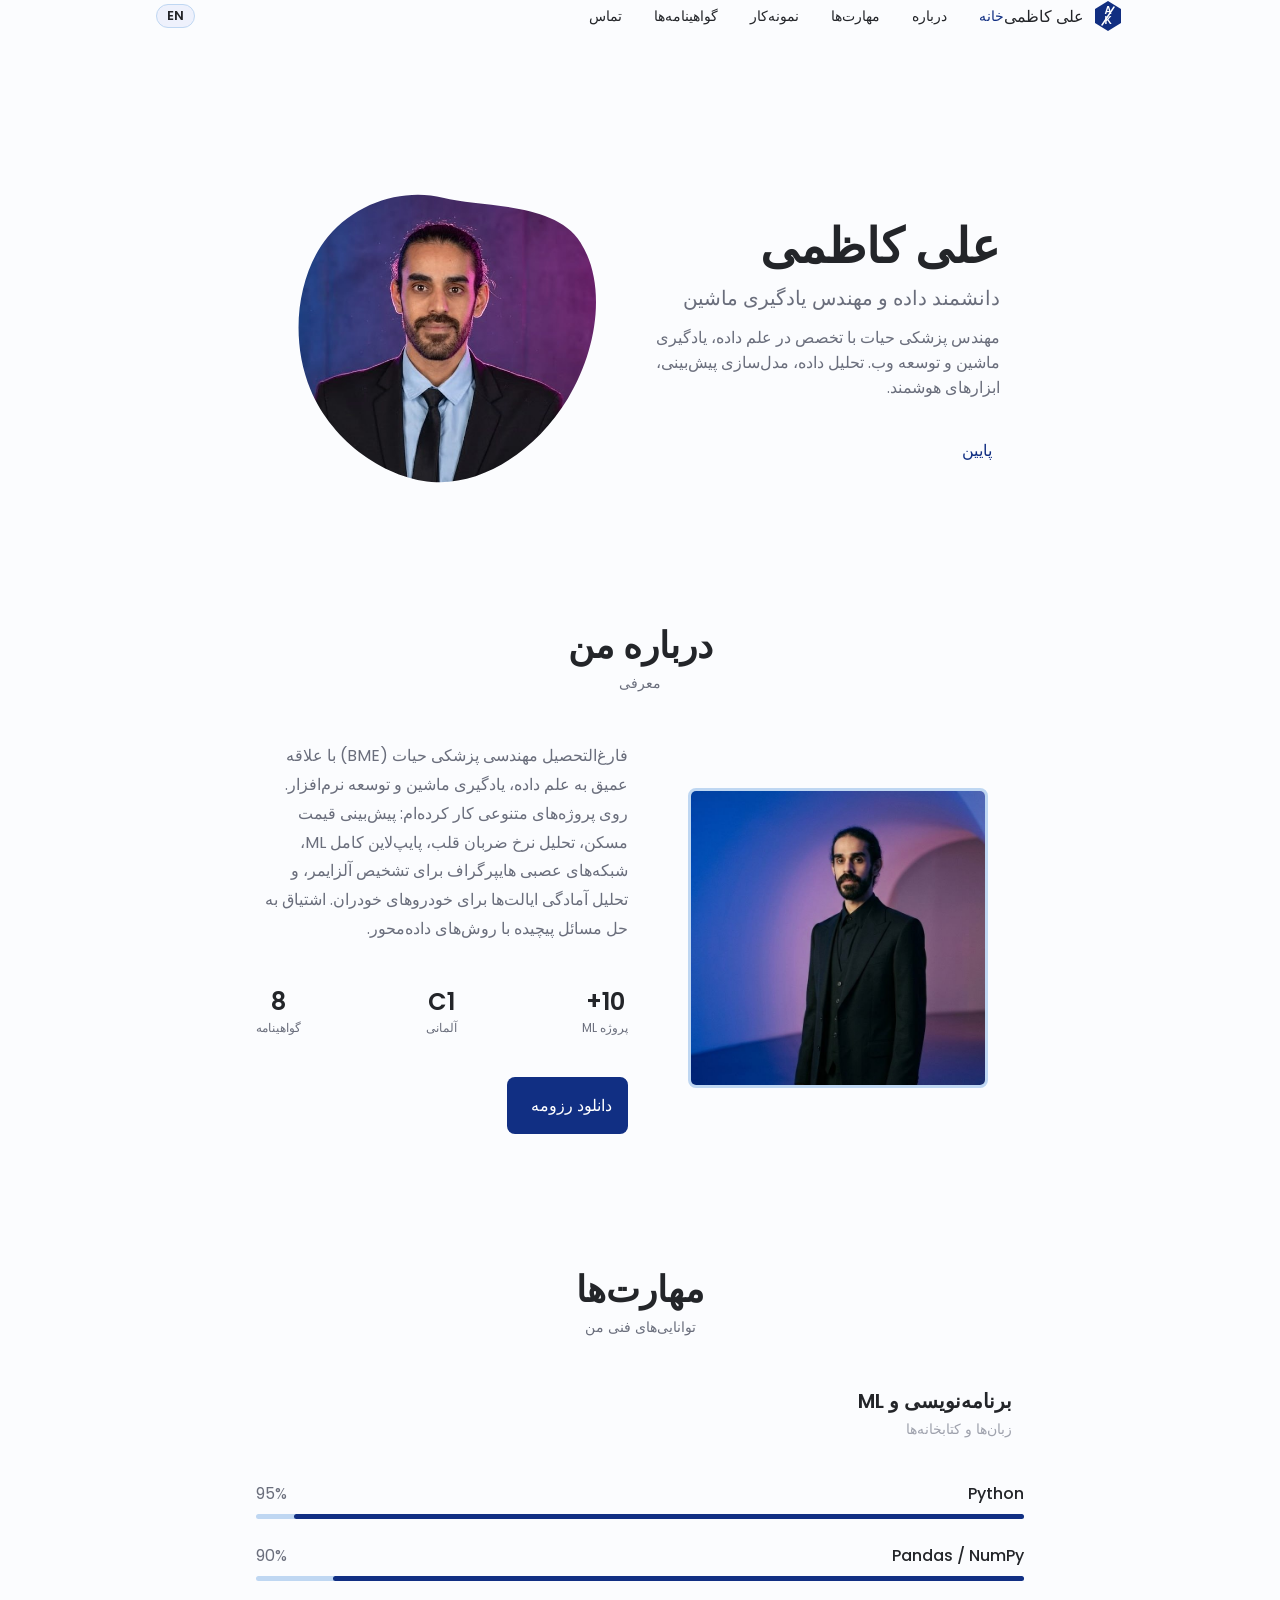
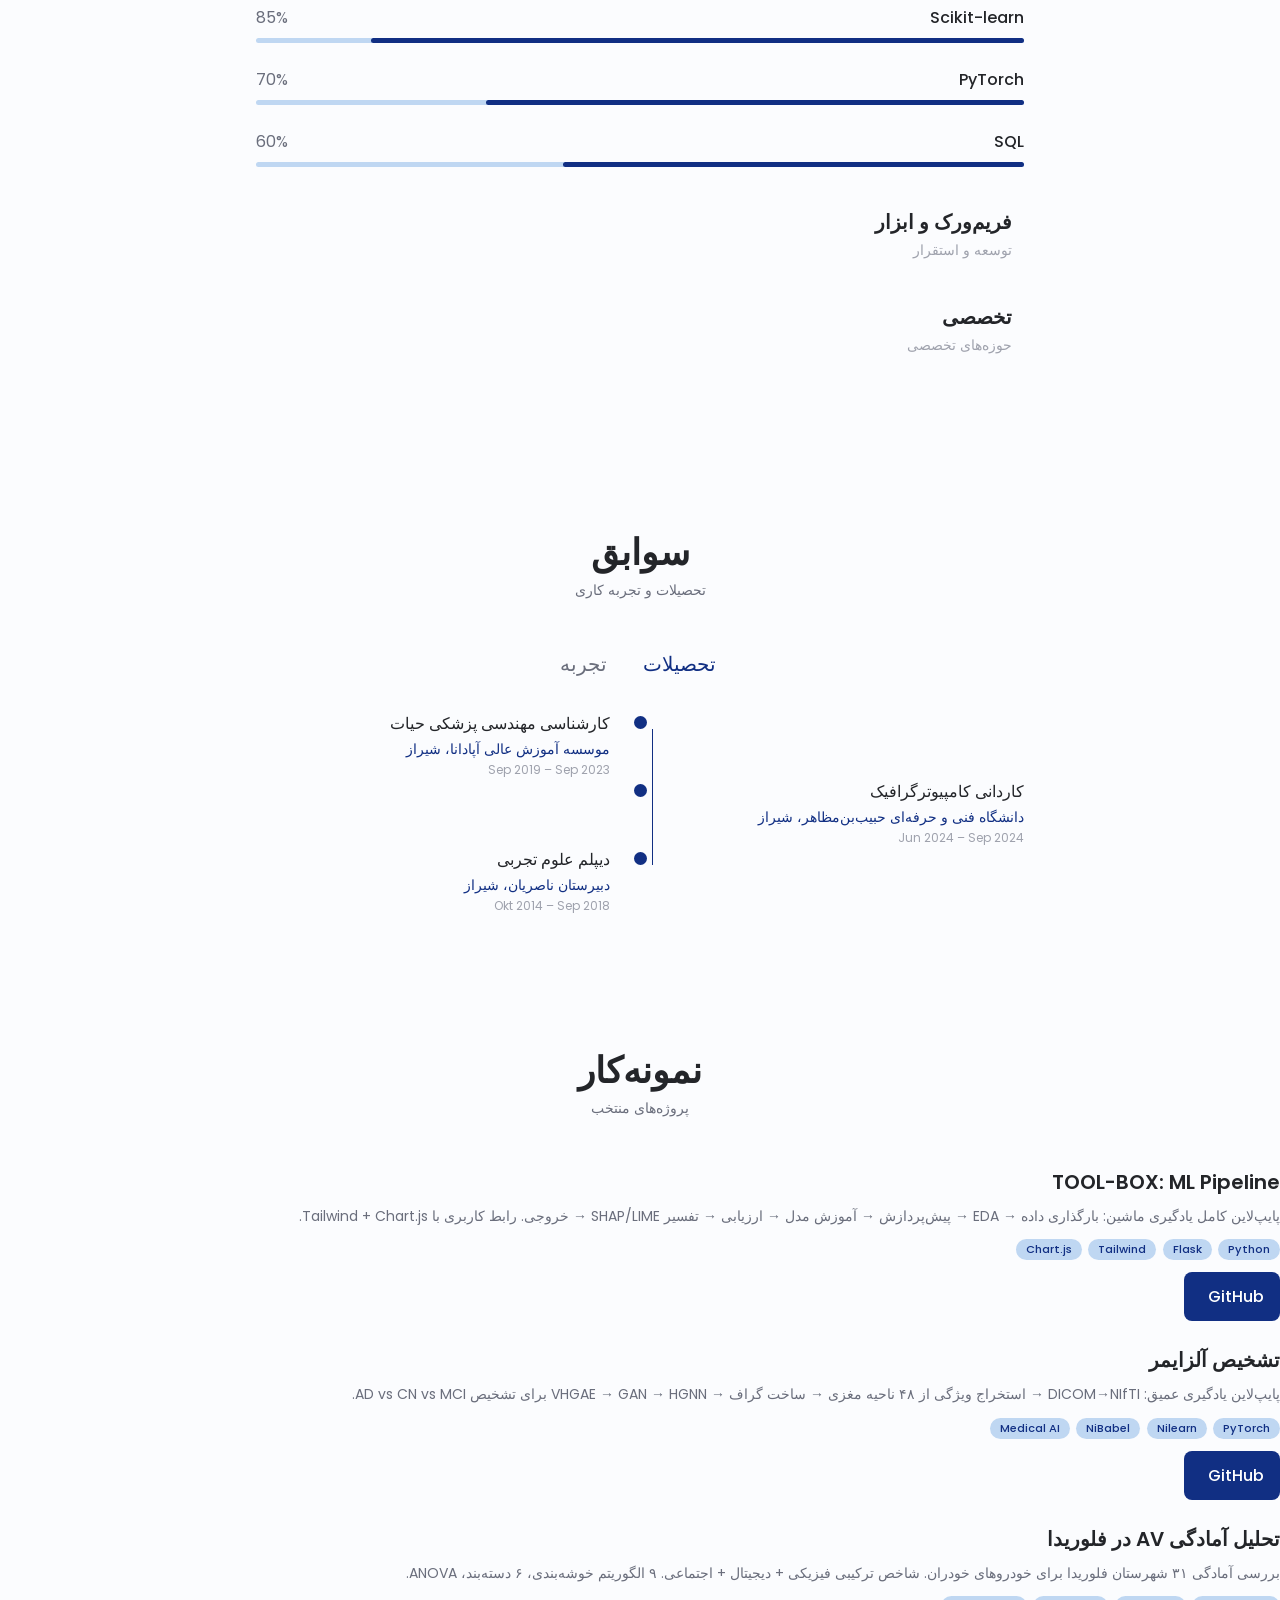
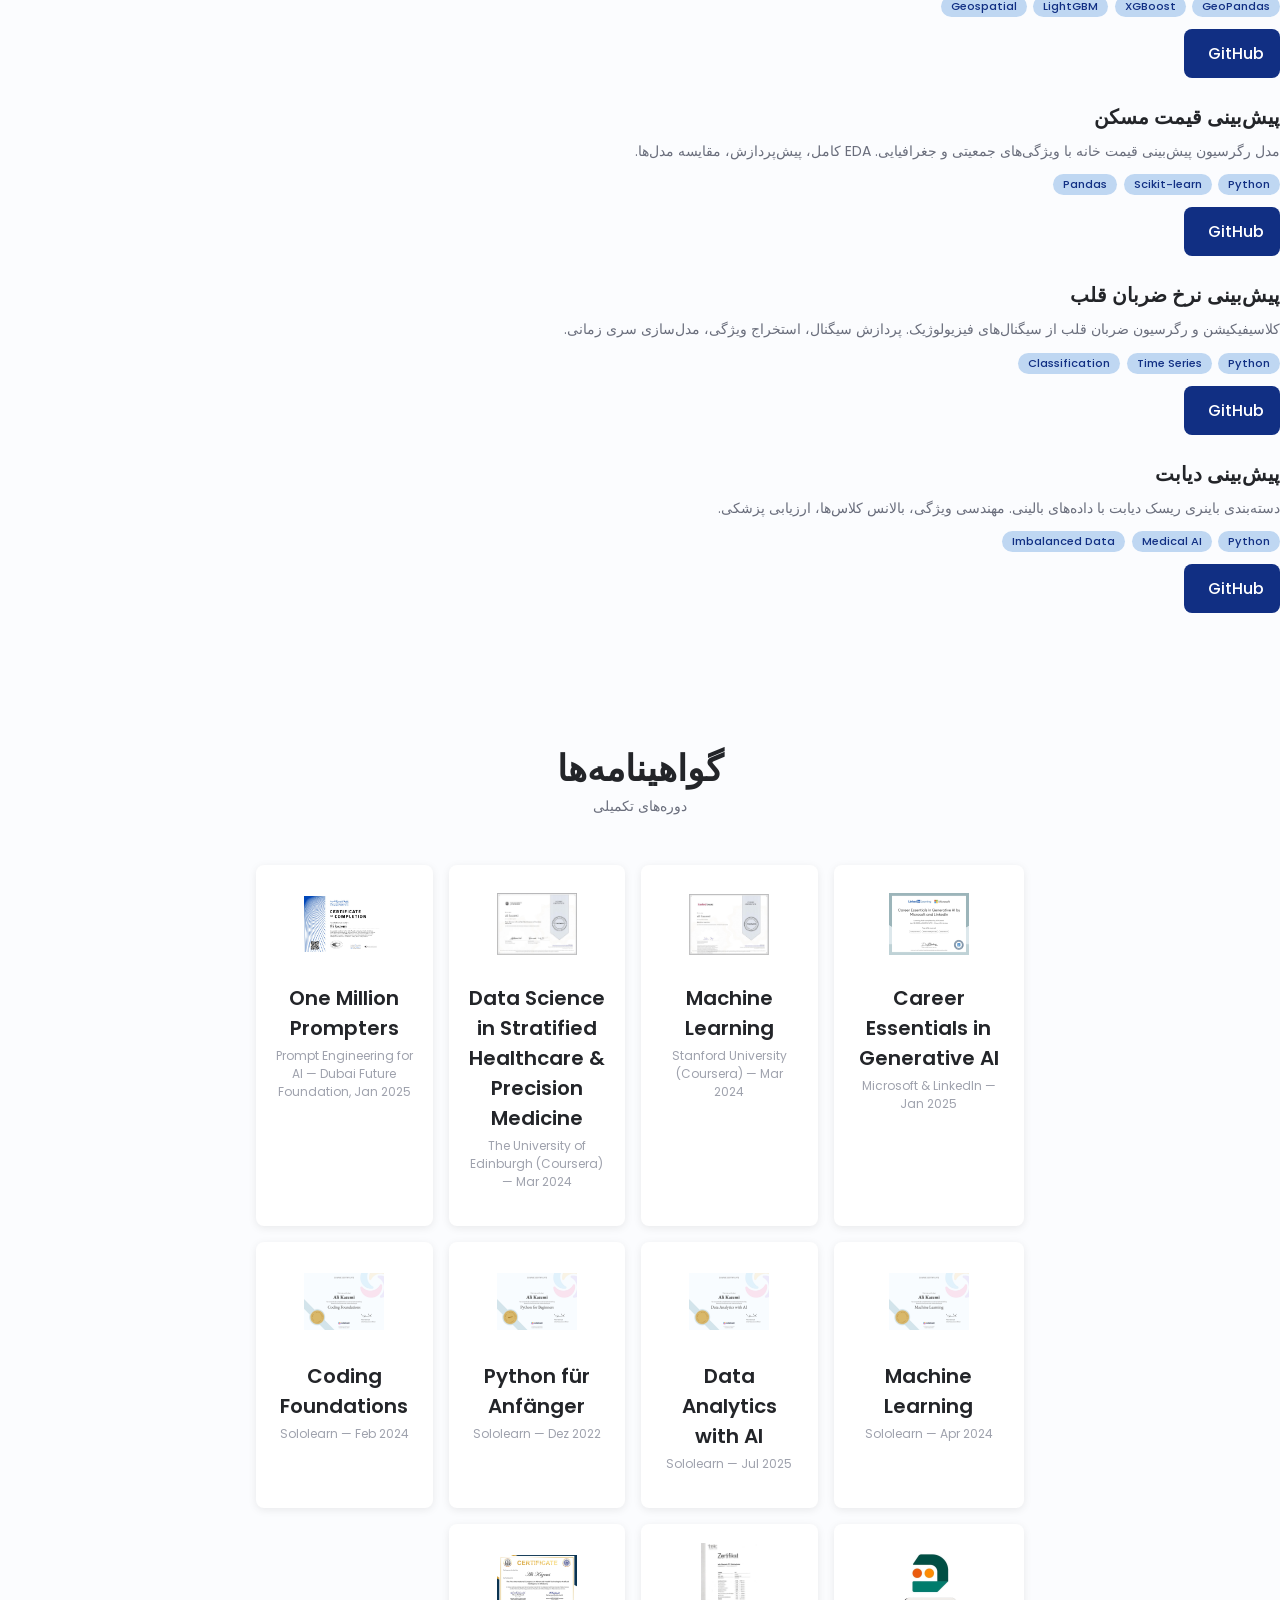
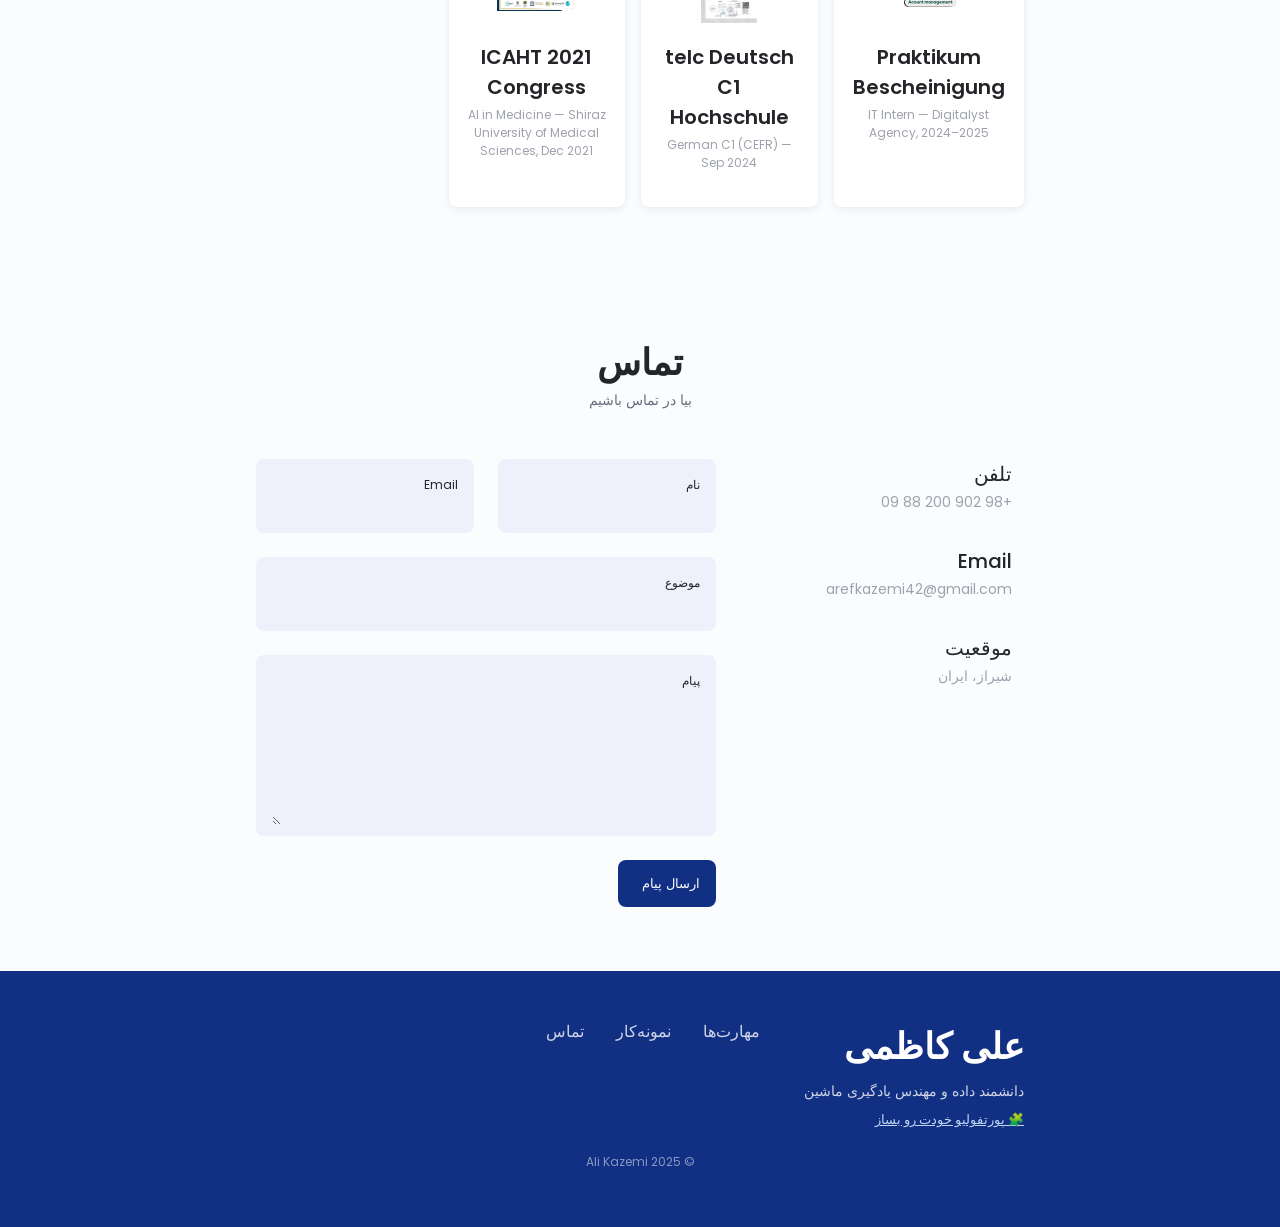
==== commit 44375c41: "feat: hexagon AK logo in navbar" ====
--- a/index.html
+++ b/index.html
@@ -45,6 +45,8 @@
 .header{width:100%;position:fixed;bottom:0;left:0;z-index:100;background:var(--body);transition:.3s}
 .nav{max-width:968px;height:var(--h);display:flex;justify-content:space-between;align-items:center}
 .nav__logo,.nav__toggle{color:var(--title);font-weight:500}
+.nav__logo{display:flex;align-items:center;gap:.5rem}
+.nav__logo-img{width:32px;height:32px;border-radius:8px}
 .nav__logo:hover{color:var(--first)}
 .nav__toggle{font-size:1.1rem;cursor:pointer}
 @media(max-width:767px){
@@ -222,7 +224,7 @@
 <!-- ===== HEADER ===== -->
 <header class="header" id="header">
   <nav class="nav container">
-    <a href="#" class="nav__logo"><span class="rtl-text">علی کاظمی</span><span class="ltr-text">Ali Kazemi</span></a>
+    <a href="#" class="nav__logo"><img src="/logo.svg" alt="AK" class="nav__logo-img"><span class="rtl-text">علی کاظمی</span><span class="ltr-text">Ali Kazemi</span></a>
     <div class="nav__menu" id="nav-menu">
       <ul class="nav__list grid">
         <li class="nav__item"><a href="#home" class="nav__link active-link"><i class="uil uil-estate nav__icon"></i><span class="rtl-text">خانه</span><span class="ltr-text">Home</span></a></li>
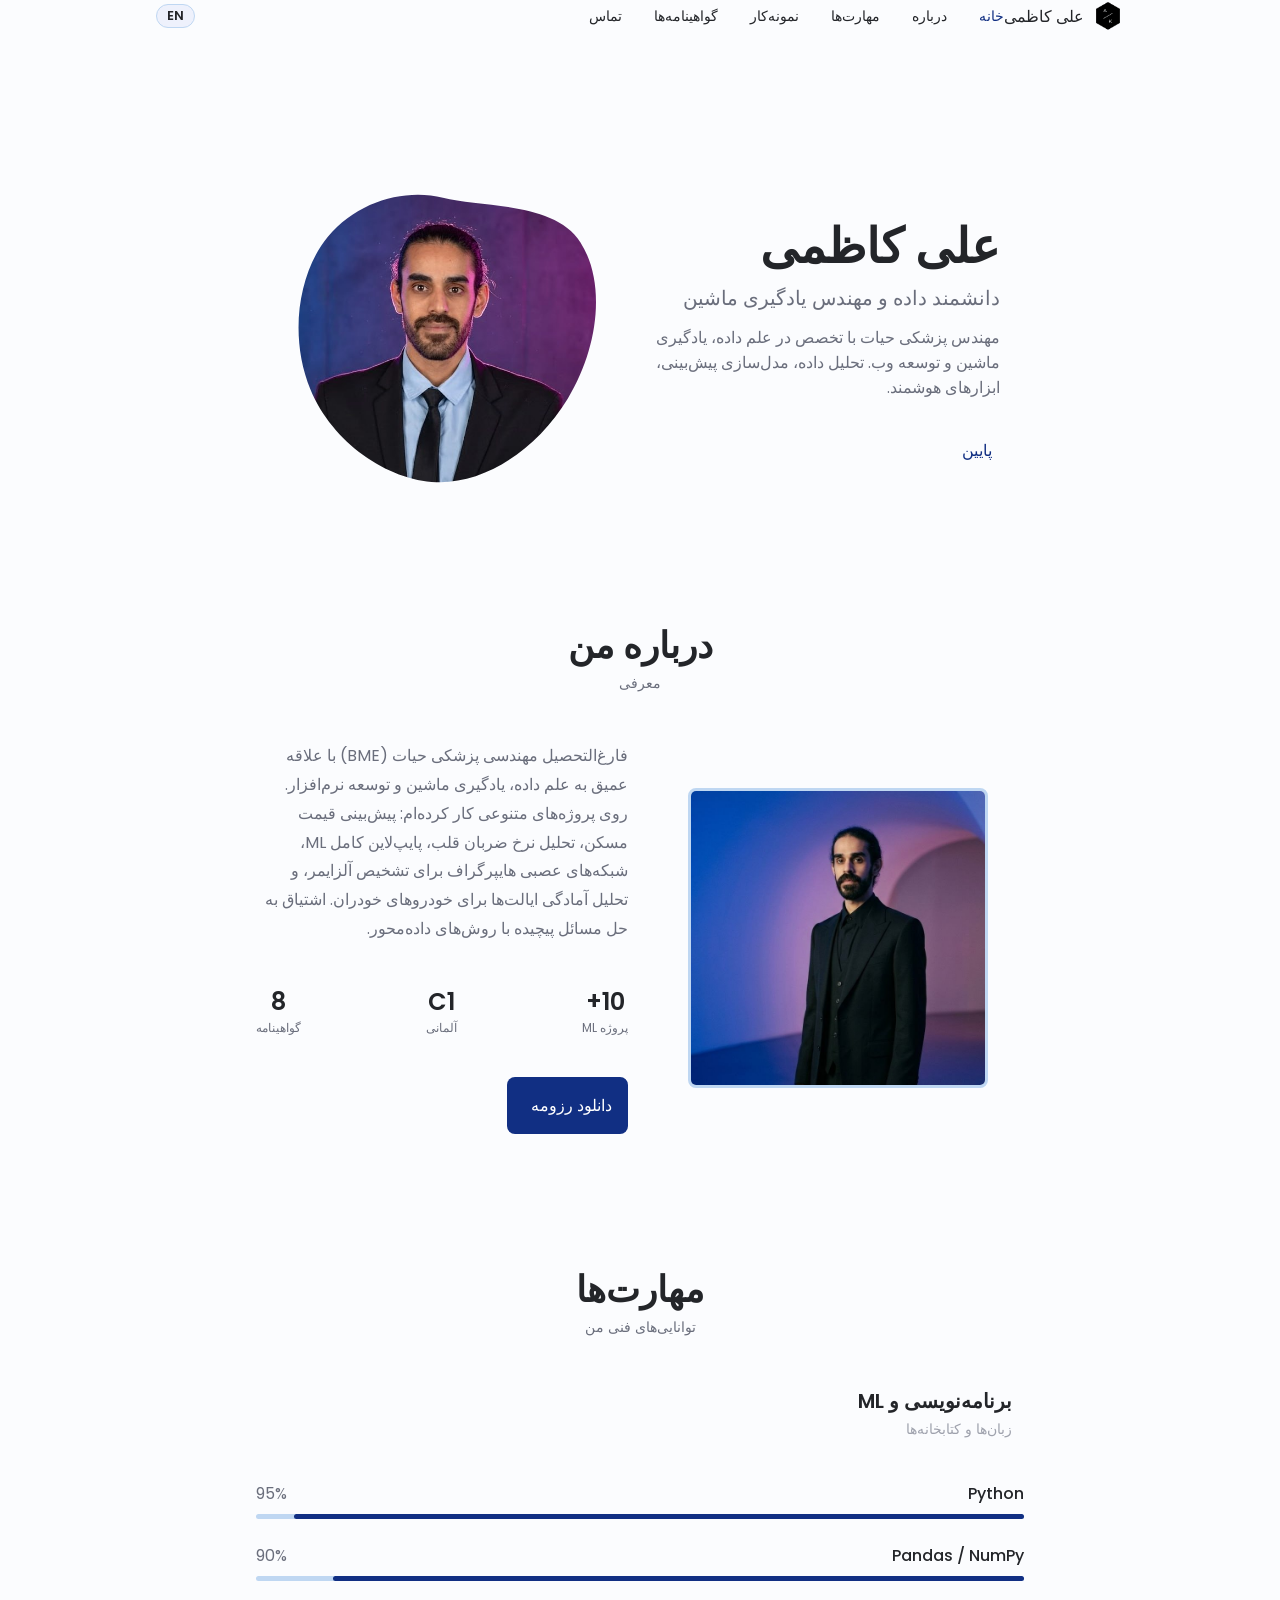
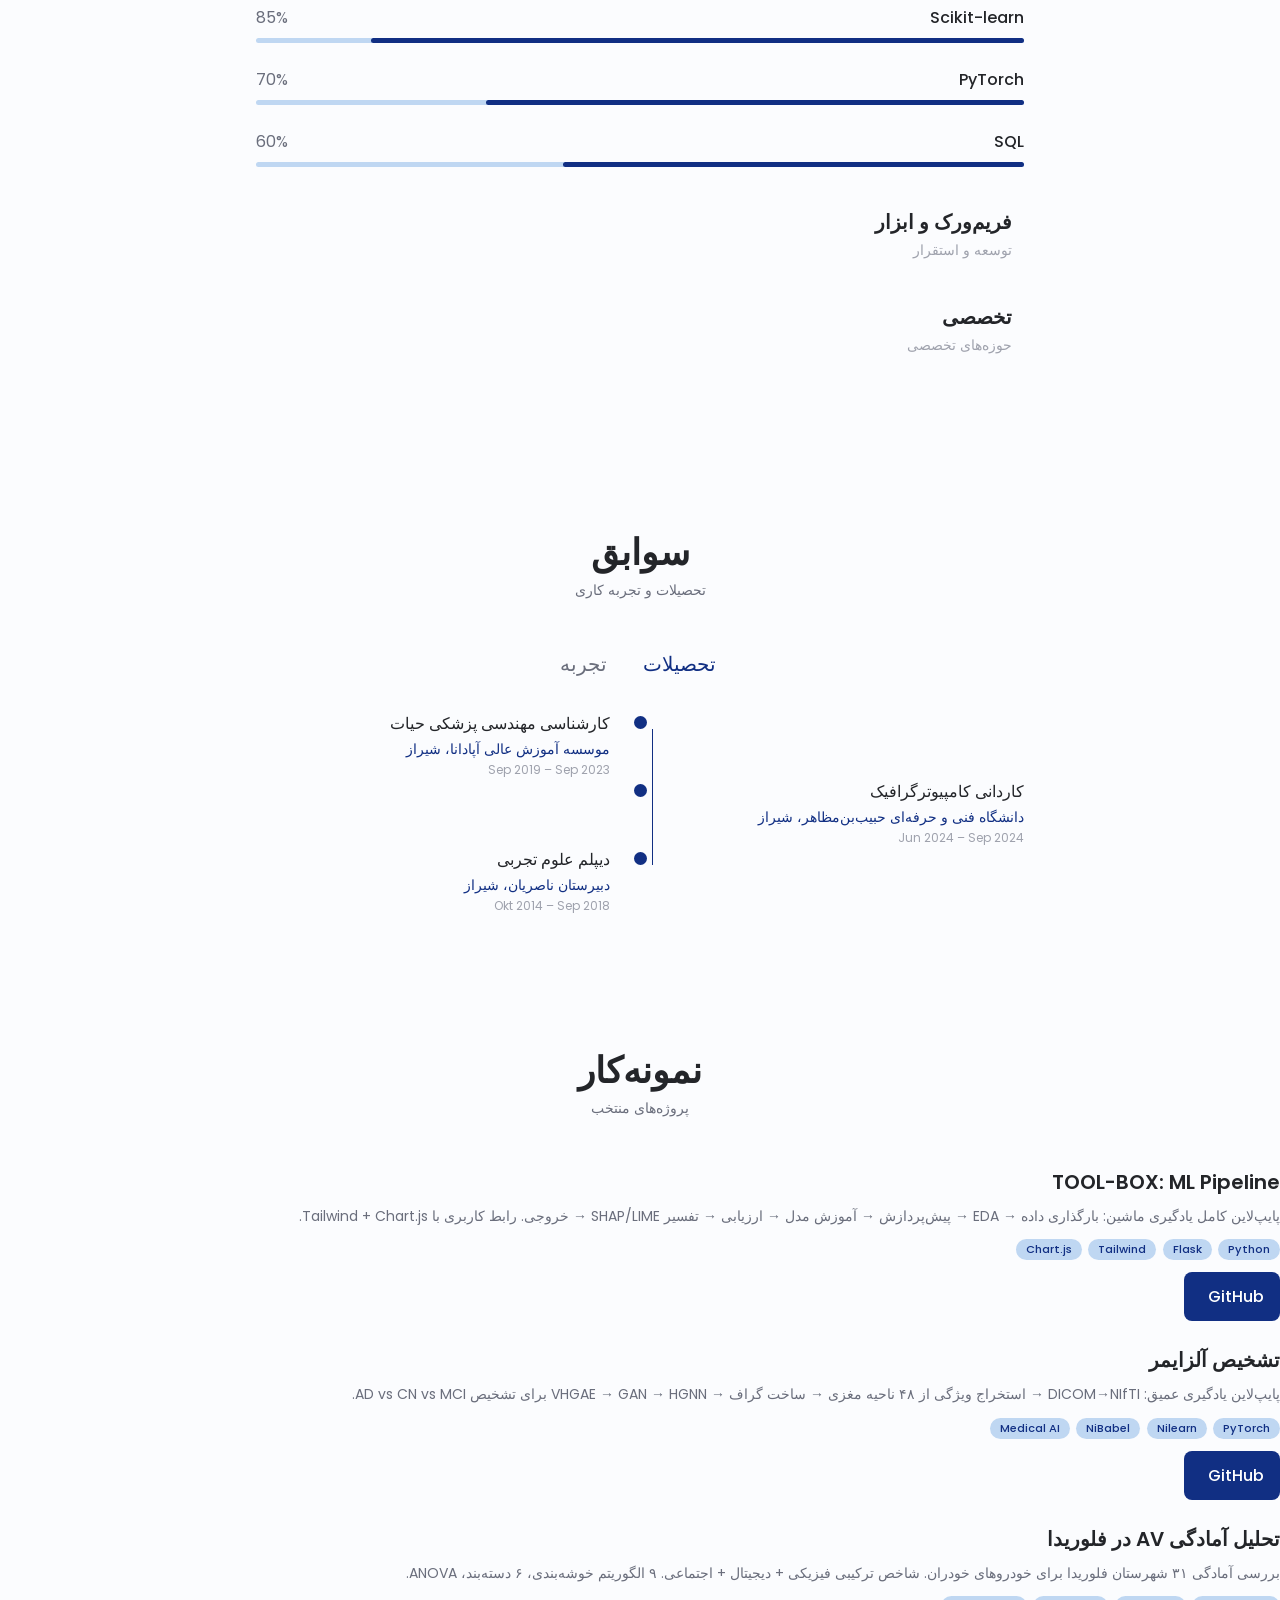
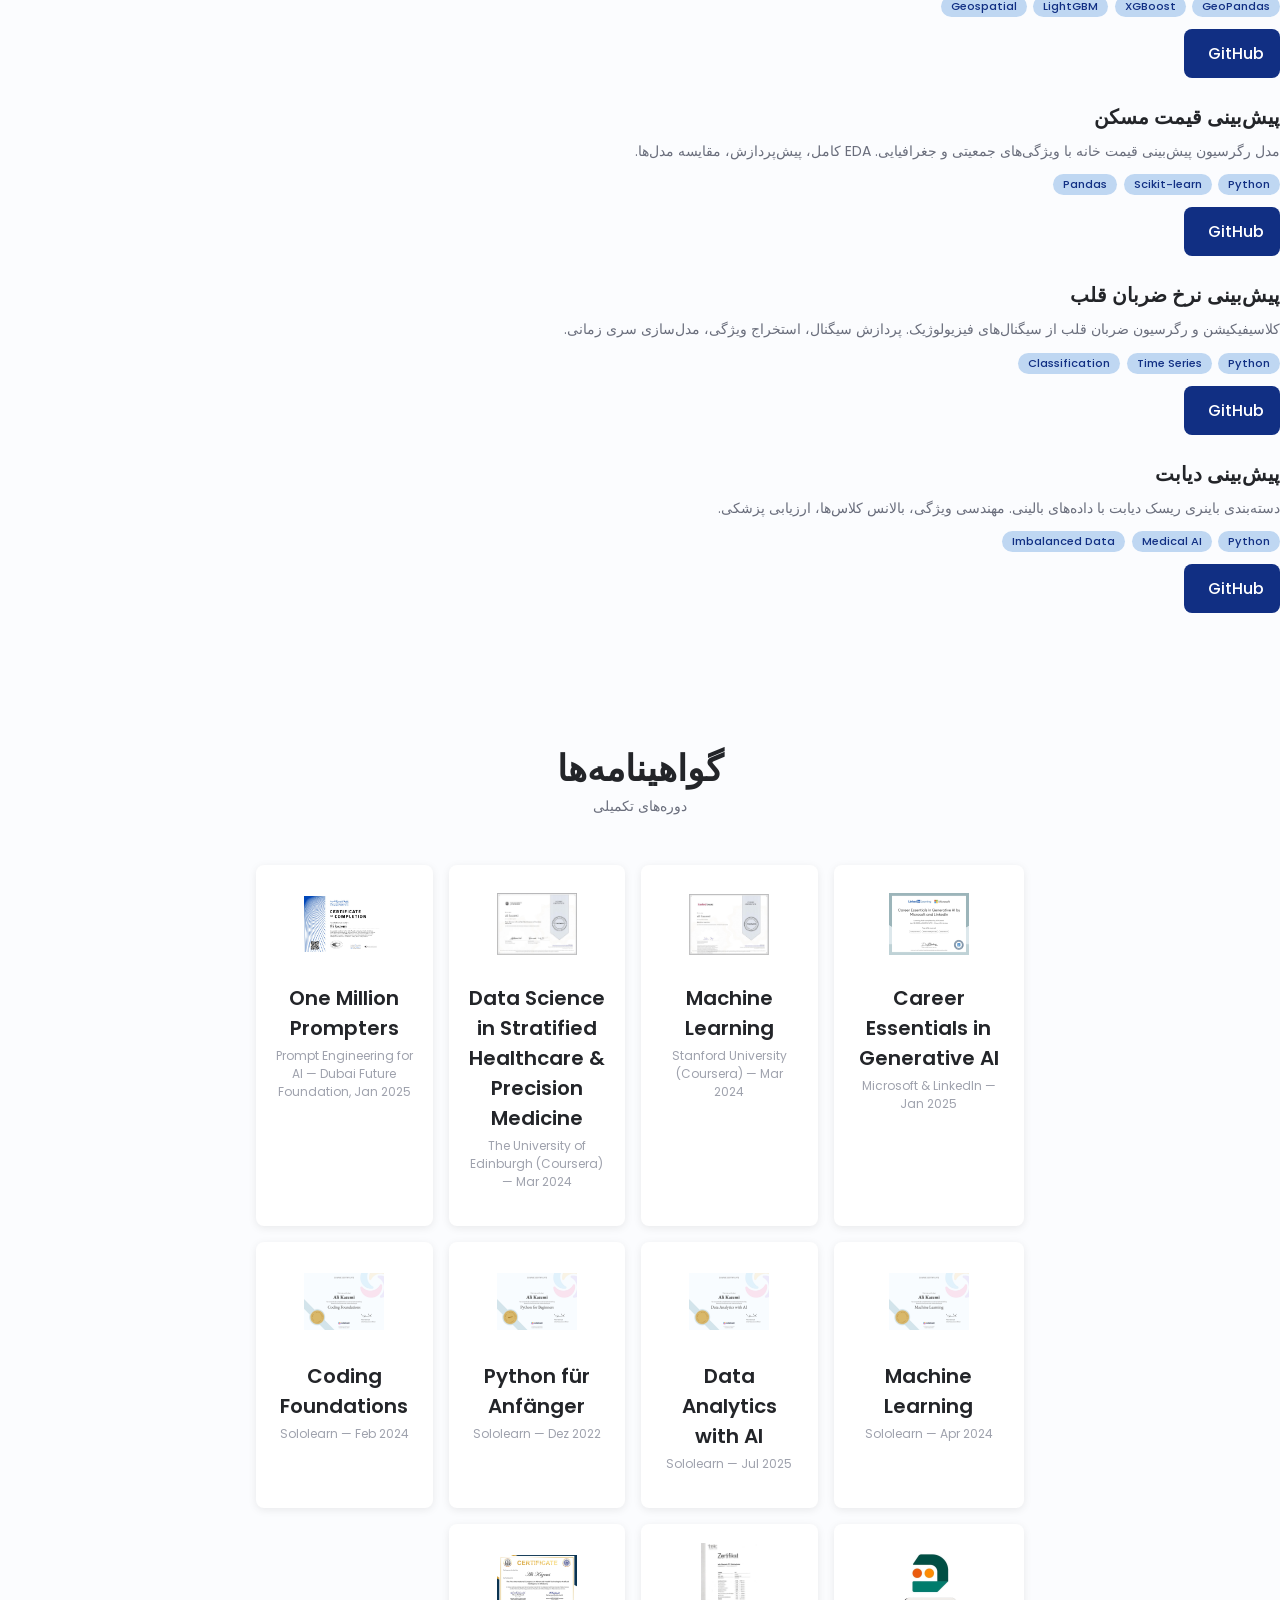
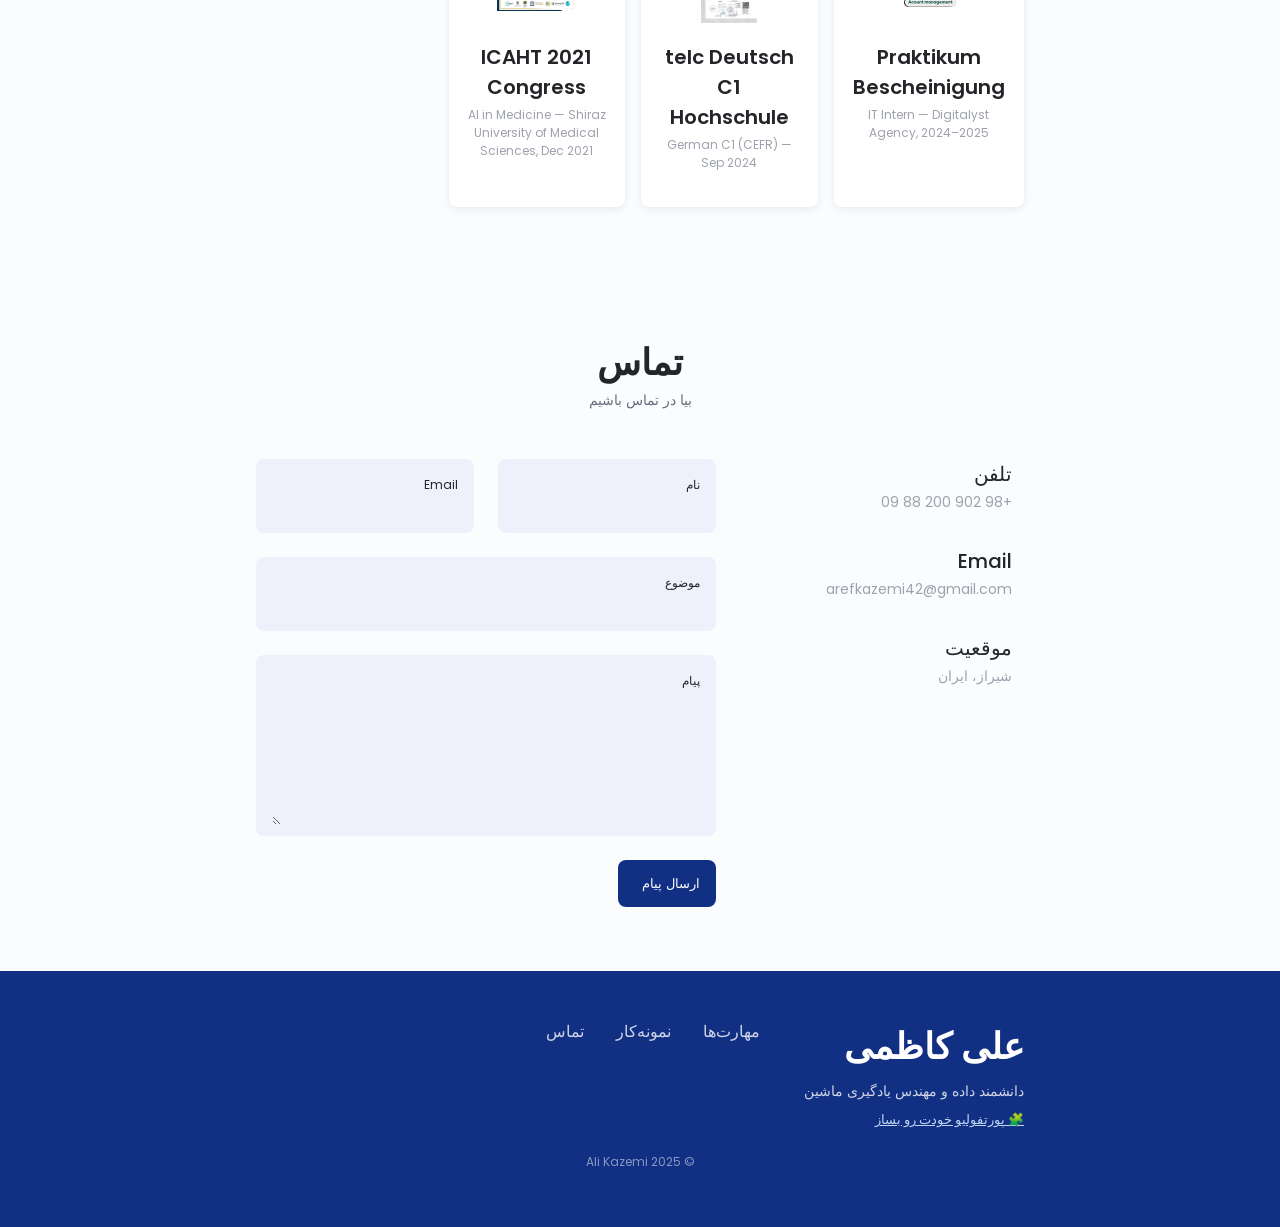
==== commit 0f6d7eac: "fix: navbar logo uses same icon.png as site favicon" ====
--- a/index.html
+++ b/index.html
@@ -224,7 +224,7 @@
 <!-- ===== HEADER ===== -->
 <header class="header" id="header">
   <nav class="nav container">
-    <a href="#" class="nav__logo"><img src="/logo.svg" alt="AK" class="nav__logo-img"><span class="rtl-text">علی کاظمی</span><span class="ltr-text">Ali Kazemi</span></a>
+    <a href="#" class="nav__logo"><img src="/icon.png" alt="AK" class="nav__logo-img"><span class="rtl-text">علی کاظمی</span><span class="ltr-text">Ali Kazemi</span></a>
     <div class="nav__menu" id="nav-menu">
       <ul class="nav__list grid">
         <li class="nav__item"><a href="#home" class="nav__link active-link"><i class="uil uil-estate nav__icon"></i><span class="rtl-text">خانه</span><span class="ltr-text">Home</span></a></li>
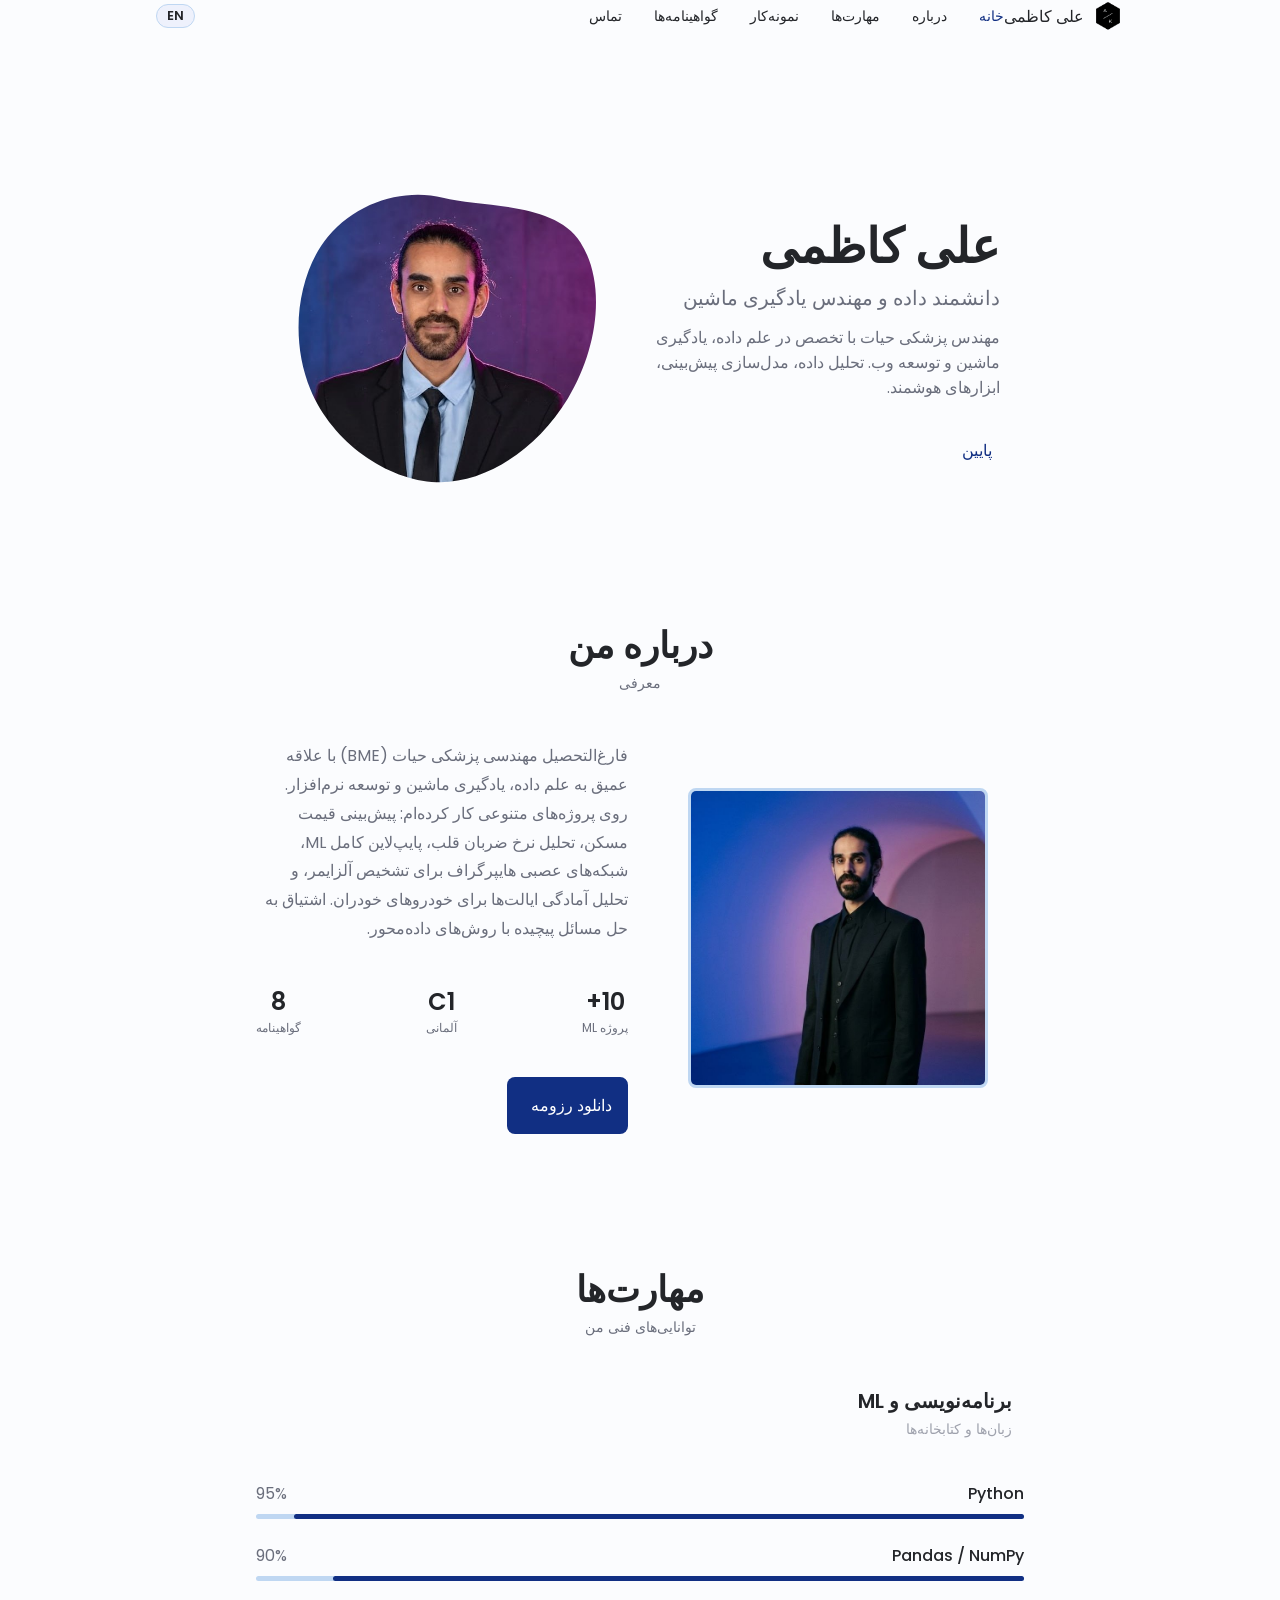
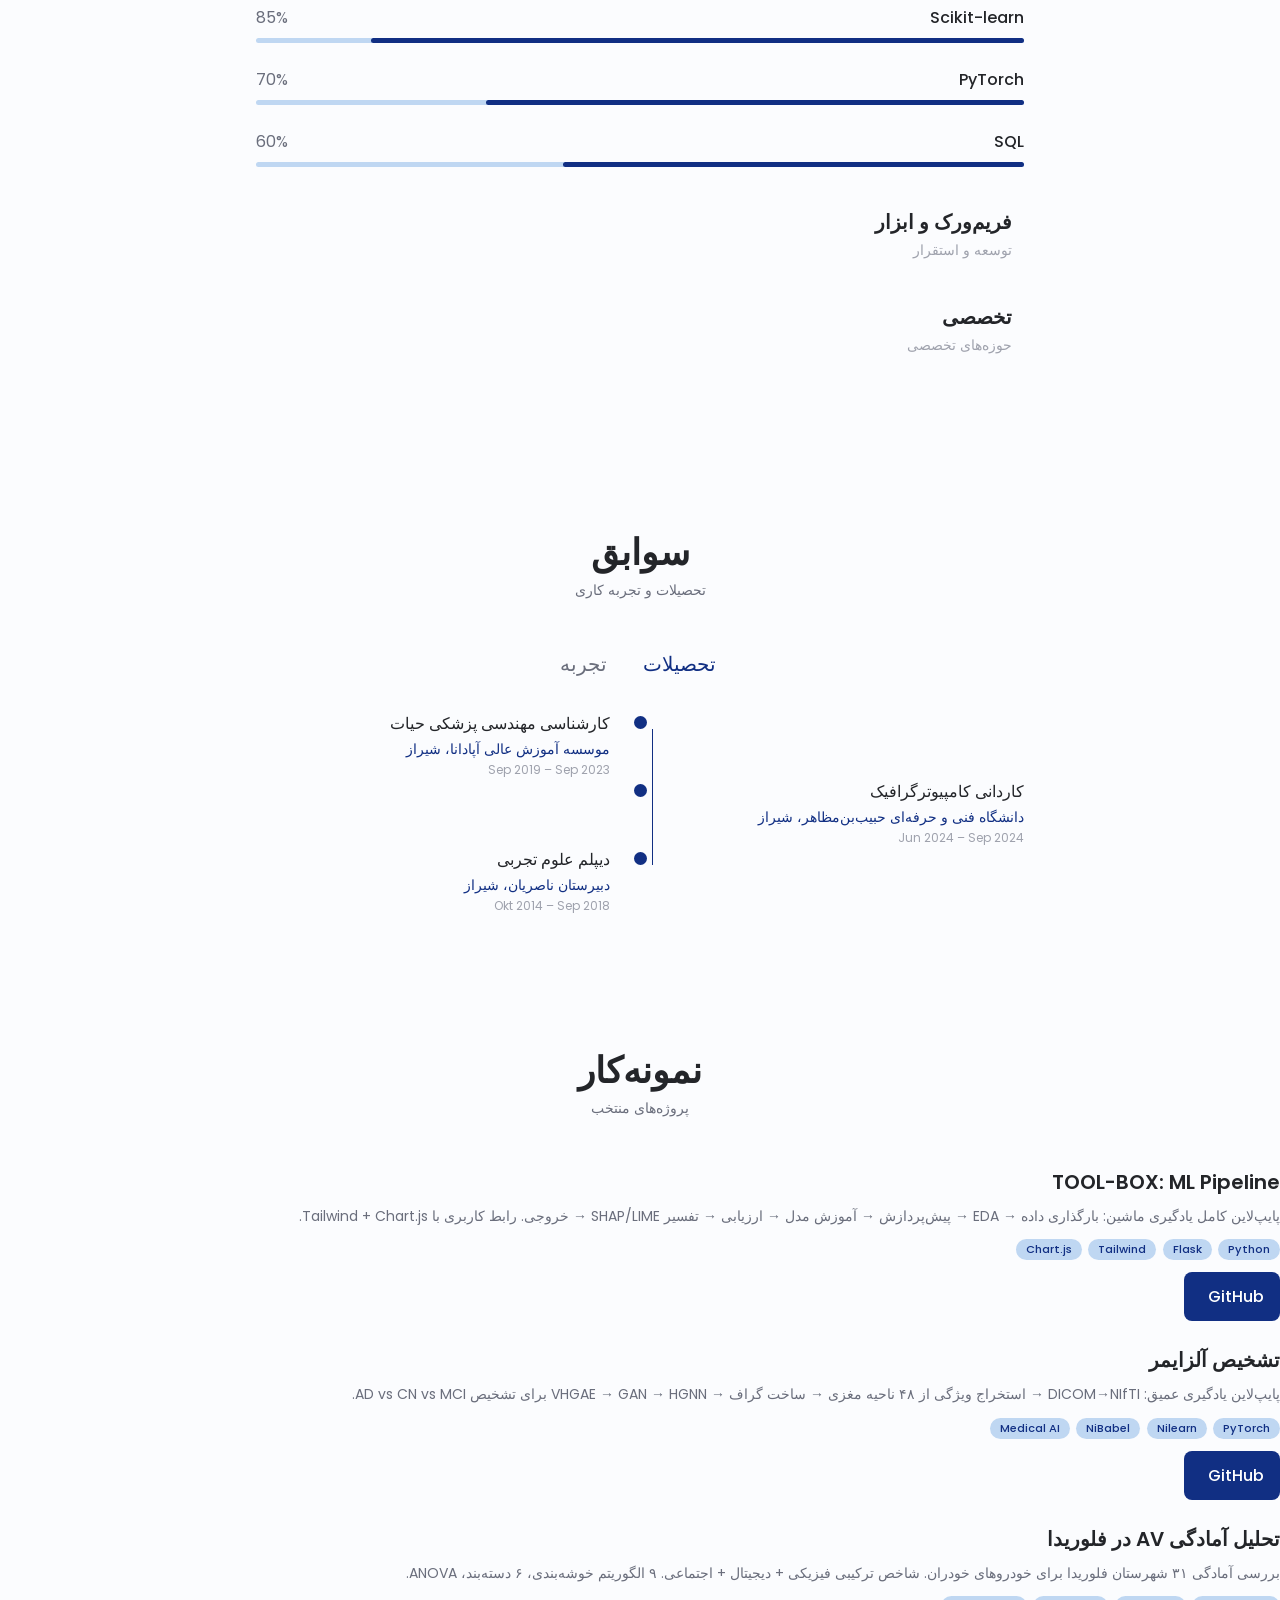
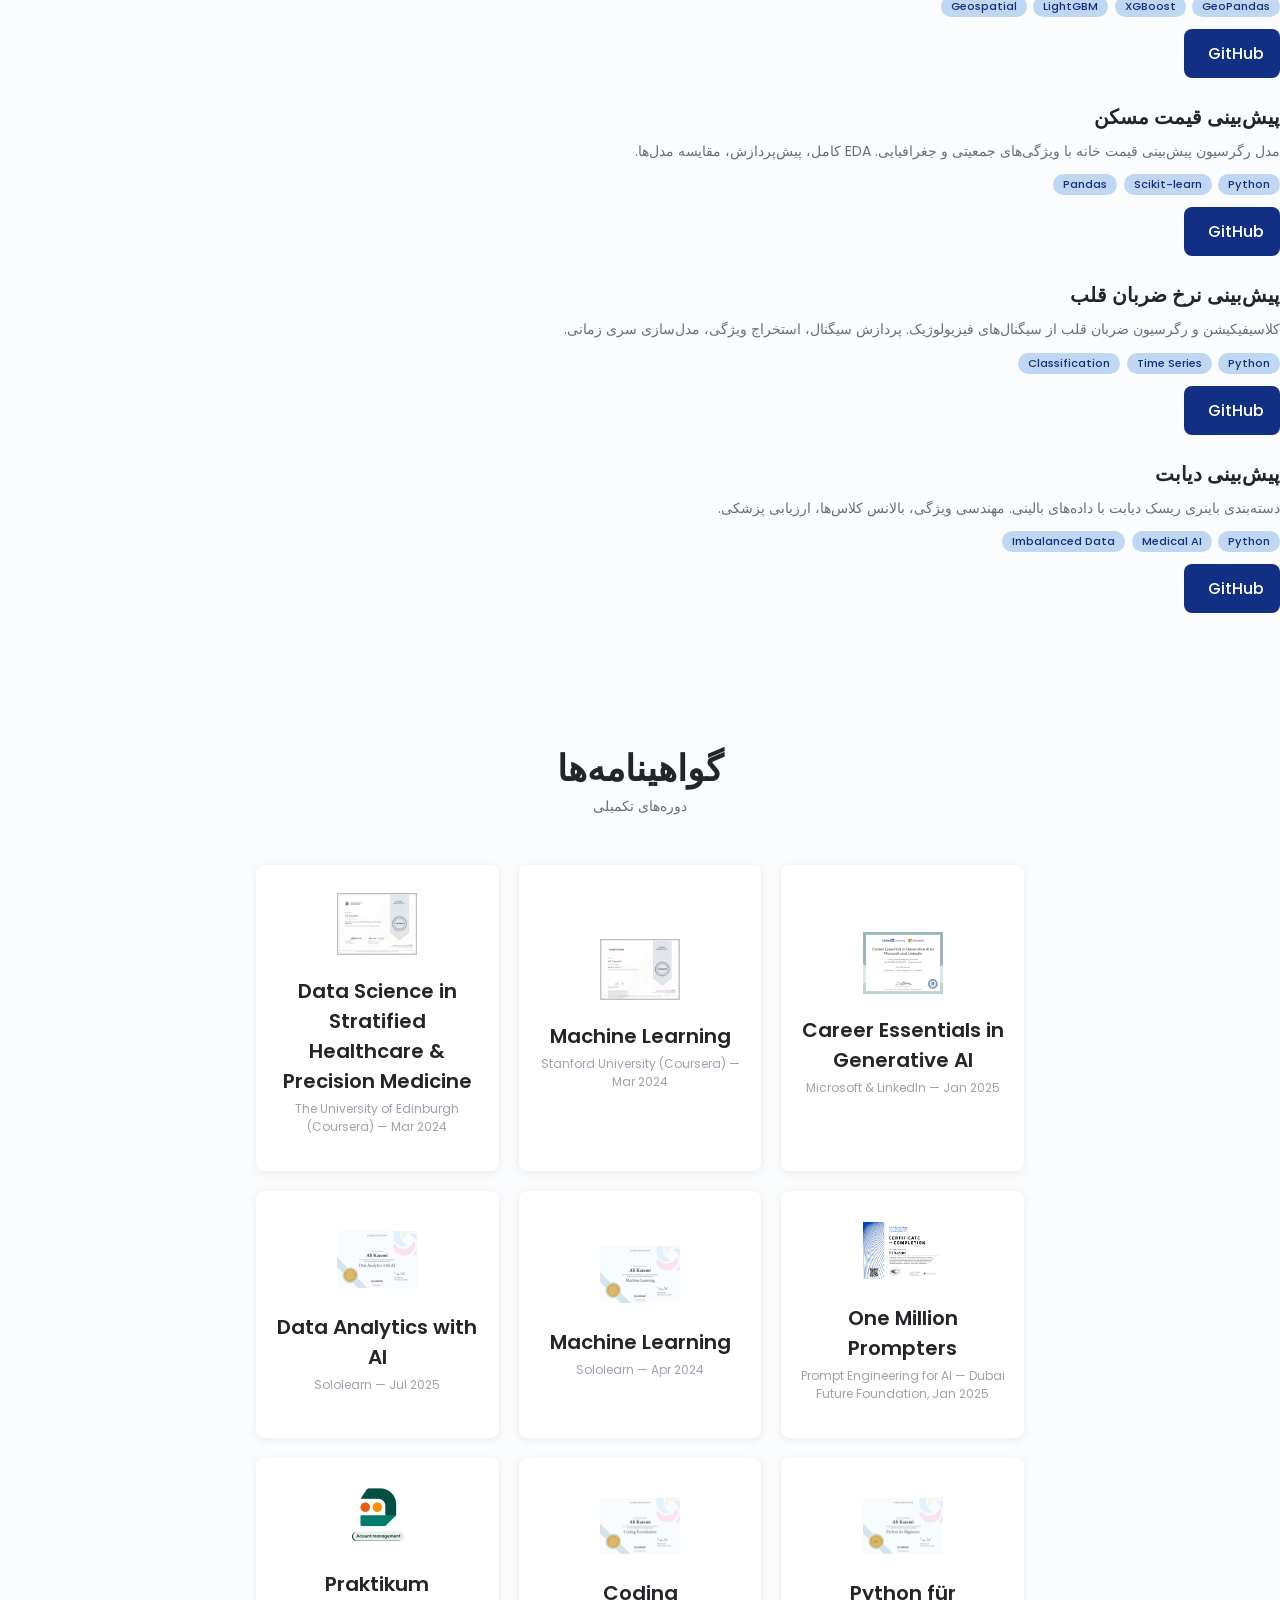
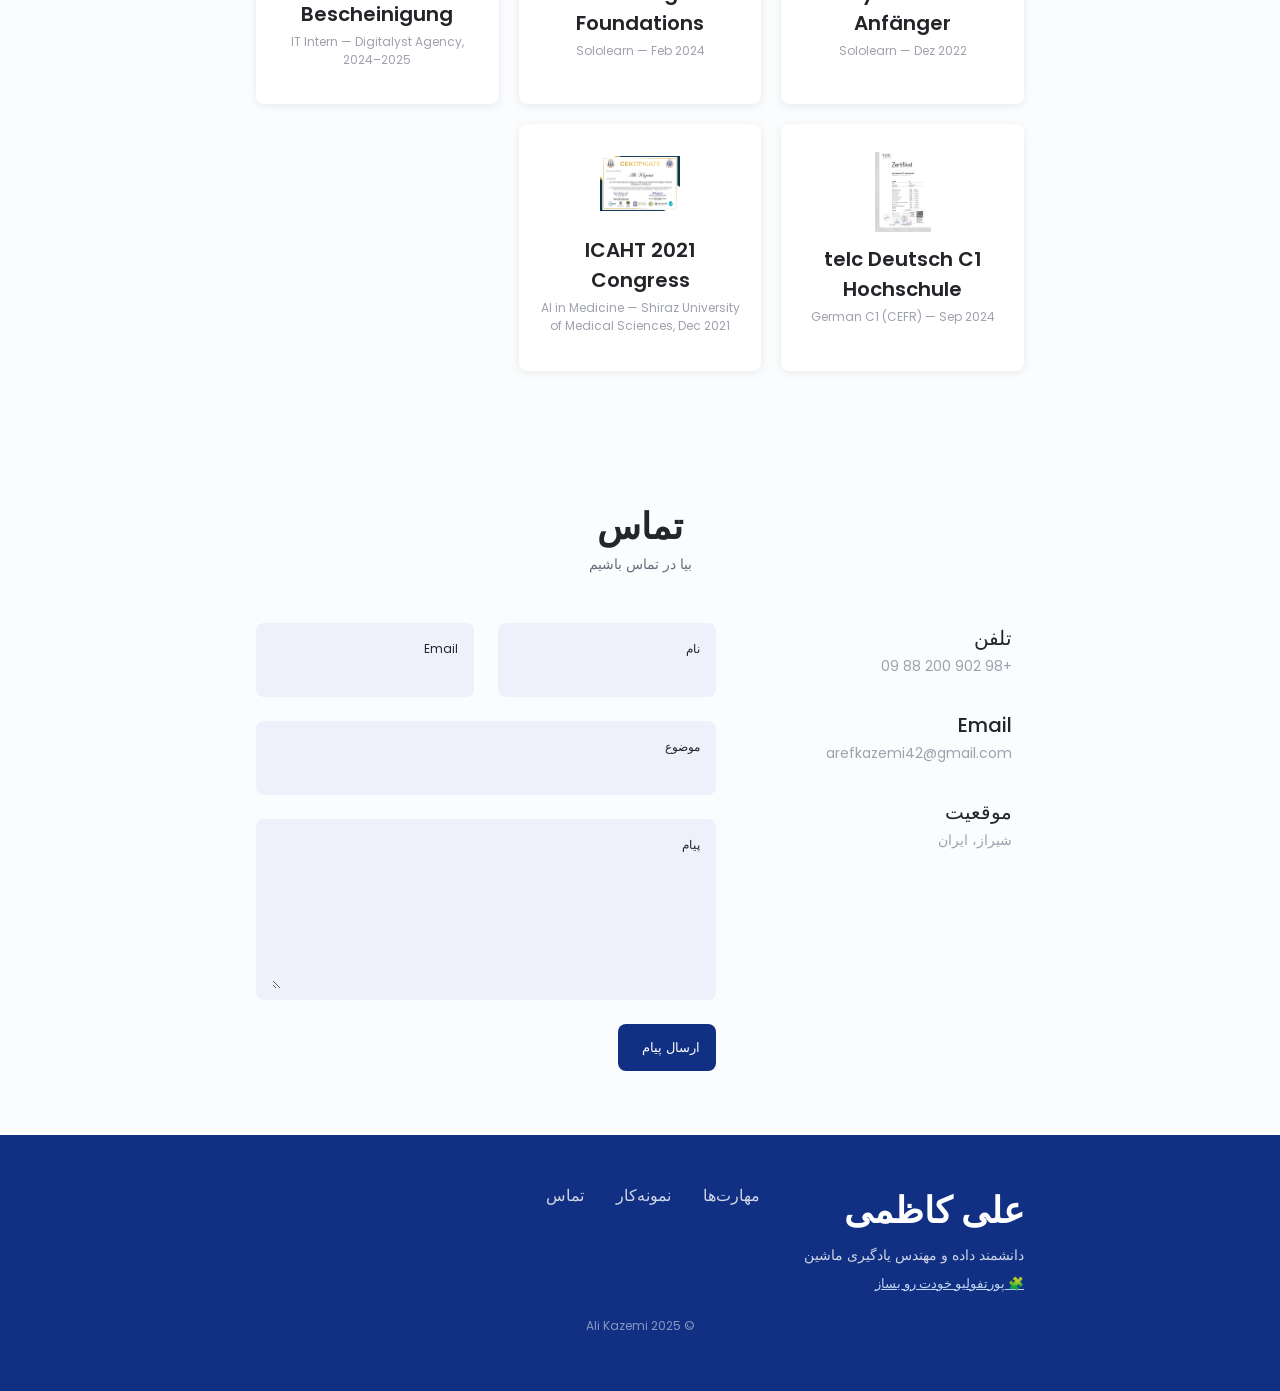
==== commit 48f8370c: "fix: certificates 3 per row — wider, shorter cards" ====
--- a/index.html
+++ b/index.html
@@ -130,8 +130,8 @@
 
 
 
-.certification__container{grid-template-columns:repeat(auto-fit,minmax(200px,1fr));gap:1rem;align-items:stretch}
-.certification__card{display:block;text-decoration:none;color:inherit;height:100%}.certification__card:hover{transform:translateY(-4px)}.certification__content{background:var(--container);padding:1.2rem;border-radius:.5rem;text-align:center;box-shadow:0 2px 8px rgba(0,0,0,.08);transition:.3s;height:100%}.certification__card:hover .certification__content{box-shadow:0 8px 24px rgba(0,0,0,.12)}
+.certification__container{grid-template-columns:repeat(3,1fr);gap:1.25rem;align-items:stretch}
+.certification__card{display:block;text-decoration:none;color:inherit;height:100%}.certification__card:hover{transform:translateY(-4px)}.certification__content{background:var(--container);padding:1.2rem;border-radius:.5rem;text-align:center;box-shadow:0 2px 8px rgba(0,0,0,.08);transition:.3s;height:100%;display:flex;flex-direction:column;justify-content:center}.certification__card:hover .certification__content{box-shadow:0 8px 24px rgba(0,0,0,.12)}
 .certification__content:hover{box-shadow:0 4px 16px rgba(0,0,0,.15)}
 .certification__img{width:80px;height:80px;object-fit:contain;margin:0 auto .75rem;border-radius:.5rem}
 .certification__title{font-size:var(--fs-h3);margin-bottom:.25rem}
@@ -200,7 +200,7 @@
 
 
 
-  .certification__container{grid-template-columns:repeat(4,1fr)}
+
   .contact__form{width:460px}
   .contact__inputs{grid-template-columns:repeat(2,1fr)}
 }
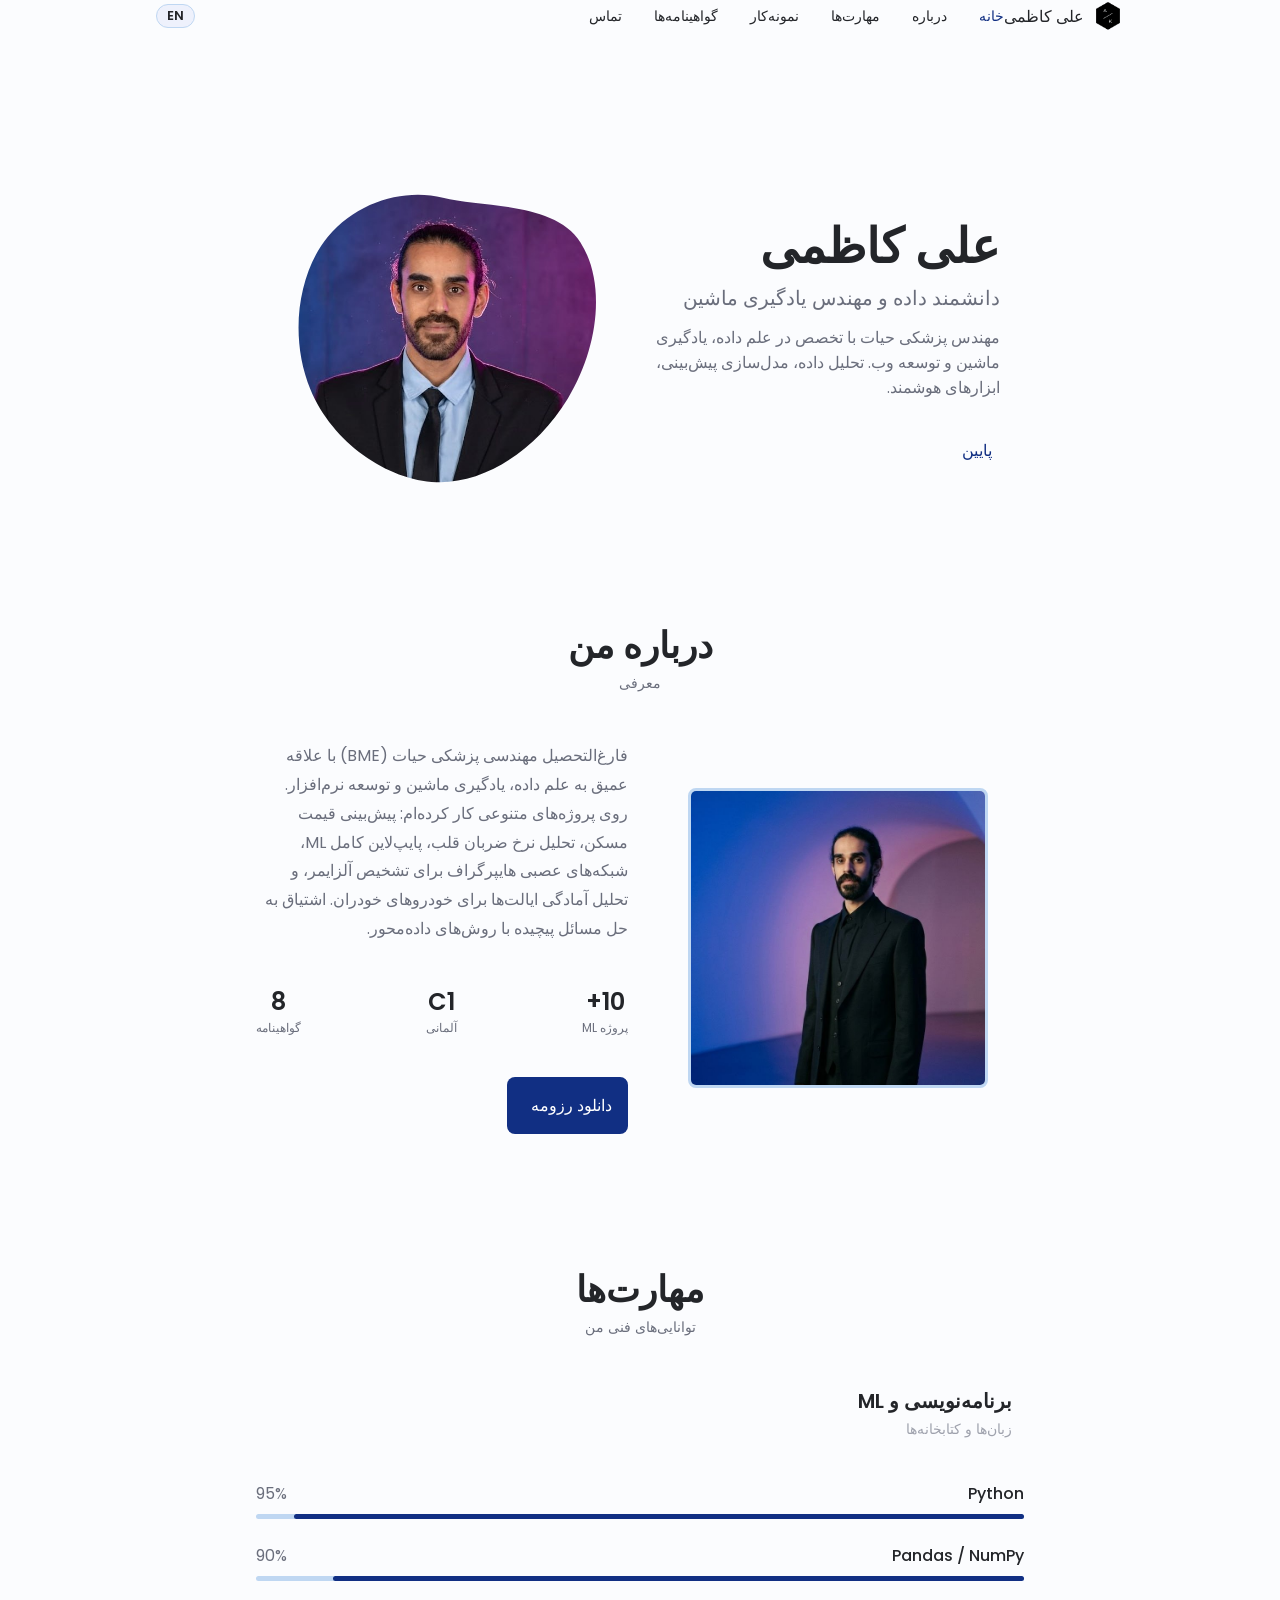
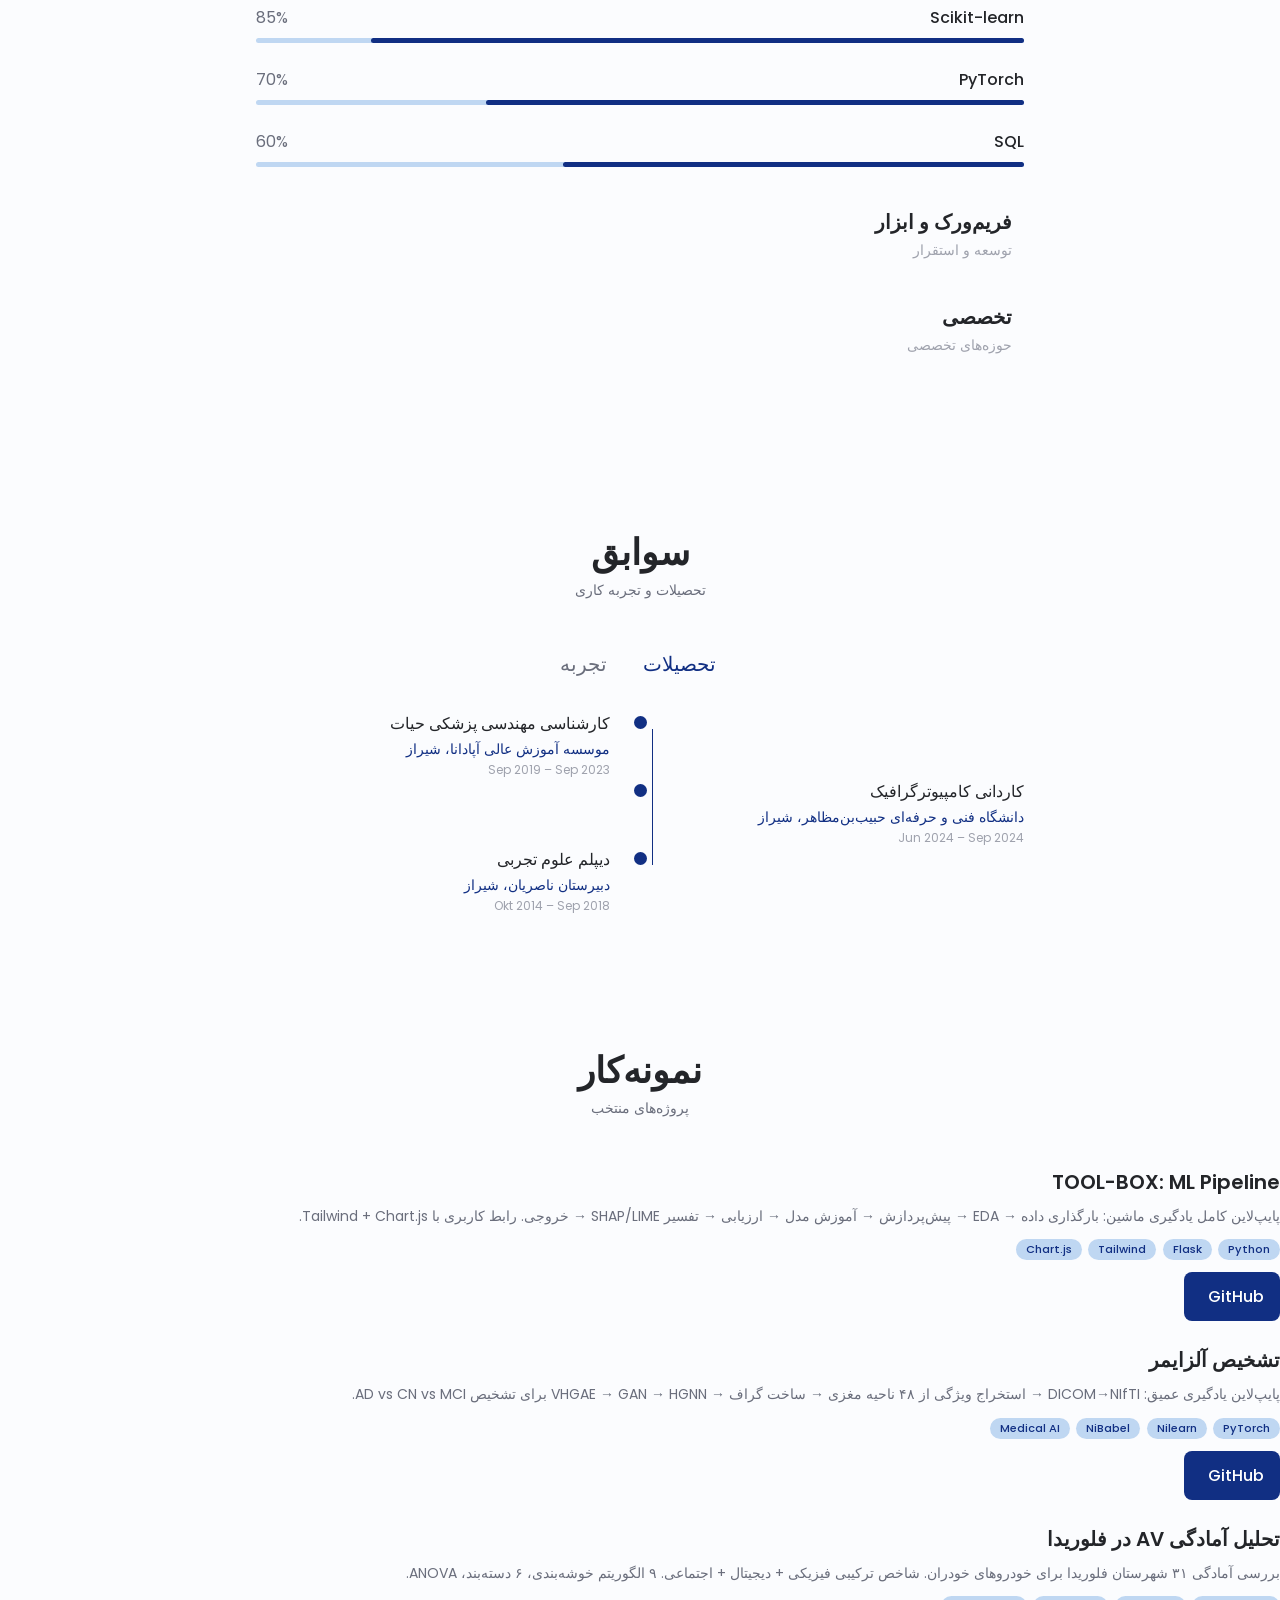
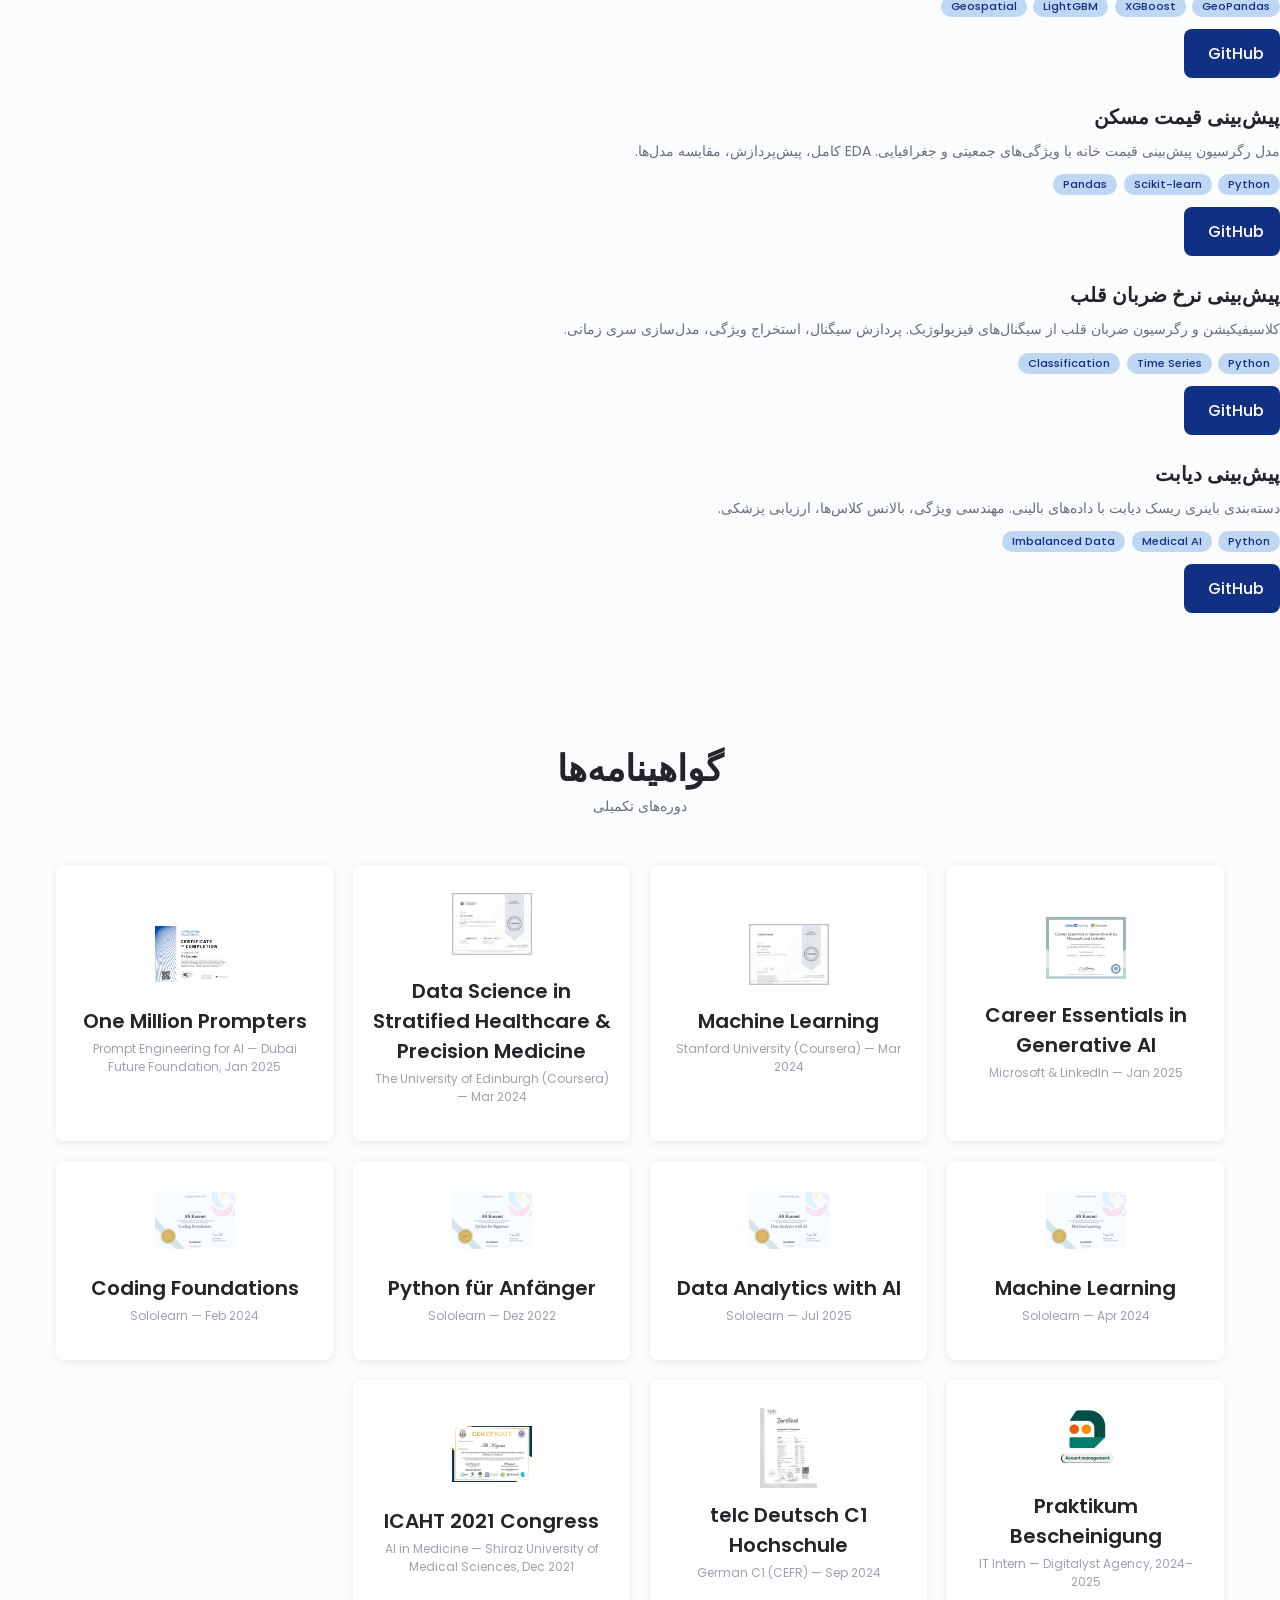
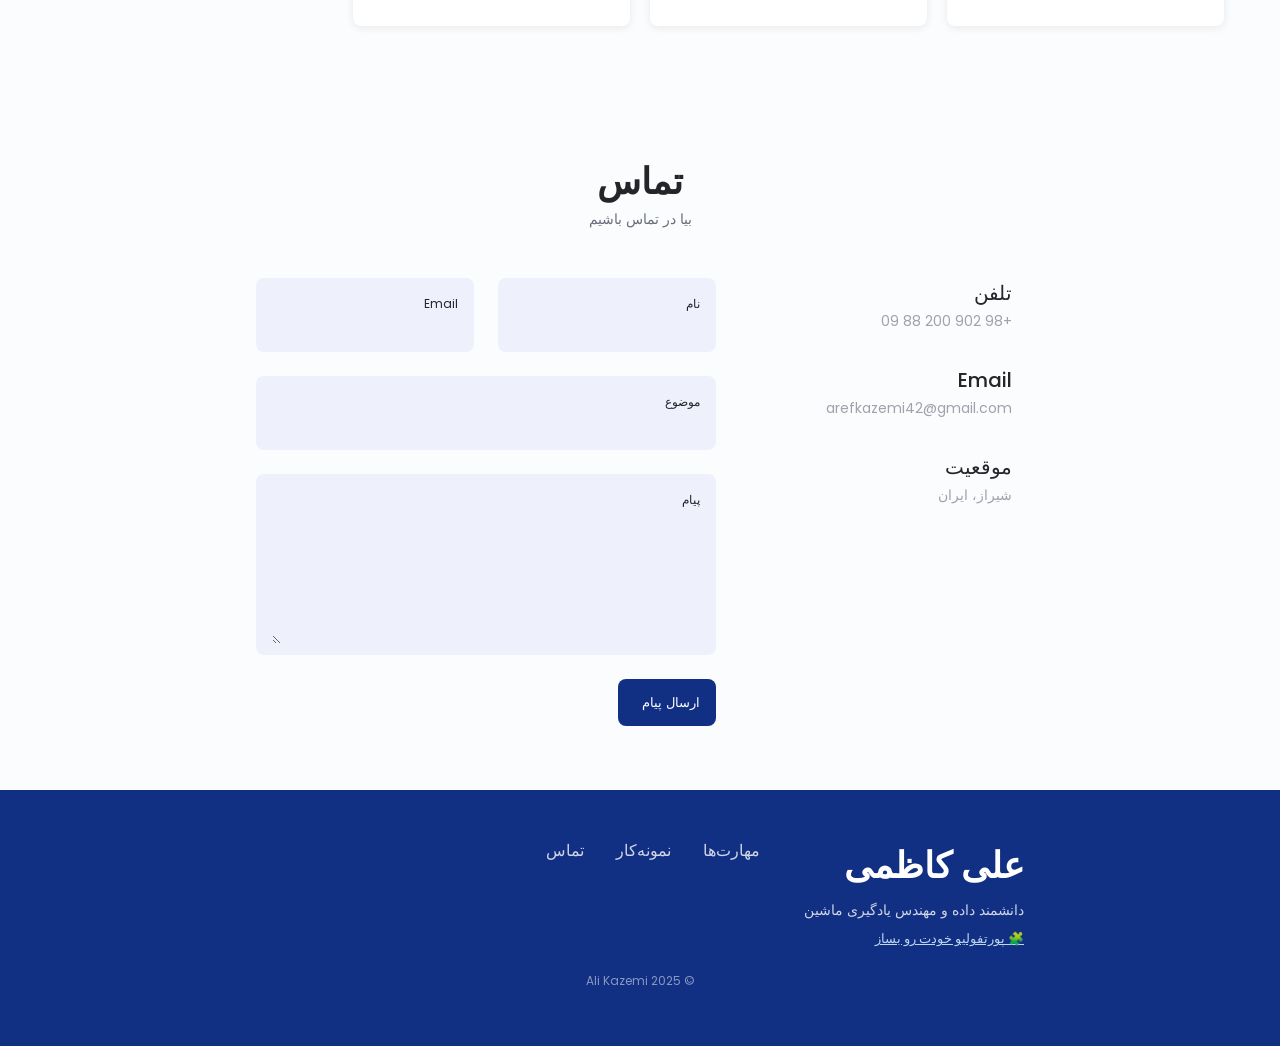
==== commit 5825a069: "fix: certificates full-width container — 4 cards per row (responsive)" ====
--- a/index.html
+++ b/index.html
@@ -130,7 +130,9 @@
 
 
 
-.certification__container{grid-template-columns:repeat(3,1fr);gap:1.25rem;align-items:stretch}
+.certification__container{grid-template-columns:repeat(4,1fr);gap:1.25rem;align-items:stretch;max-width:1200px;margin:0 auto;padding:0 1rem}
+@media(max-width:900px){.certification__container{grid-template-columns:repeat(2,1fr)}}
+@media(max-width:520px){.certification__container{grid-template-columns:1fr}}
 .certification__card{display:block;text-decoration:none;color:inherit;height:100%}.certification__card:hover{transform:translateY(-4px)}.certification__content{background:var(--container);padding:1.2rem;border-radius:.5rem;text-align:center;box-shadow:0 2px 8px rgba(0,0,0,.08);transition:.3s;height:100%;display:flex;flex-direction:column;justify-content:center}.certification__card:hover .certification__content{box-shadow:0 8px 24px rgba(0,0,0,.12)}
 .certification__content:hover{box-shadow:0 4px 16px rgba(0,0,0,.15)}
 .certification__img{width:80px;height:80px;object-fit:contain;margin:0 auto .75rem;border-radius:.5rem}
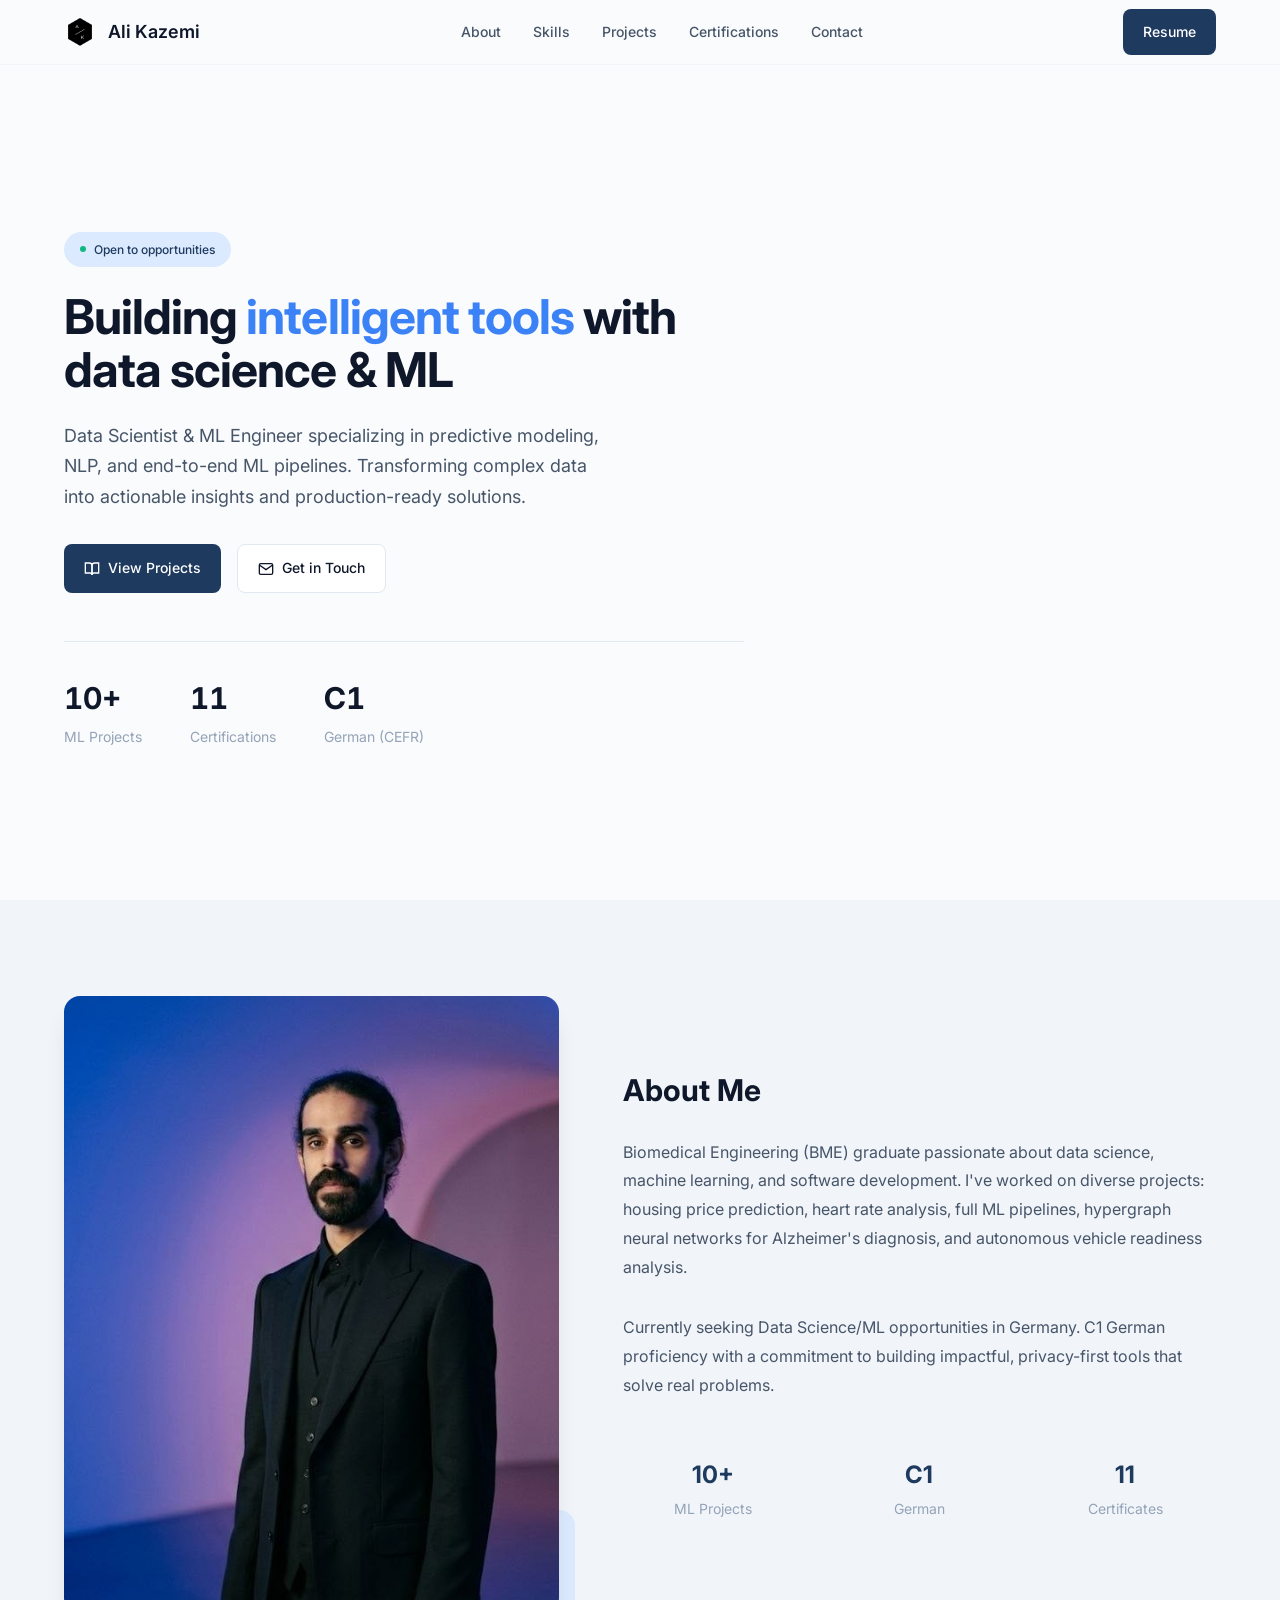
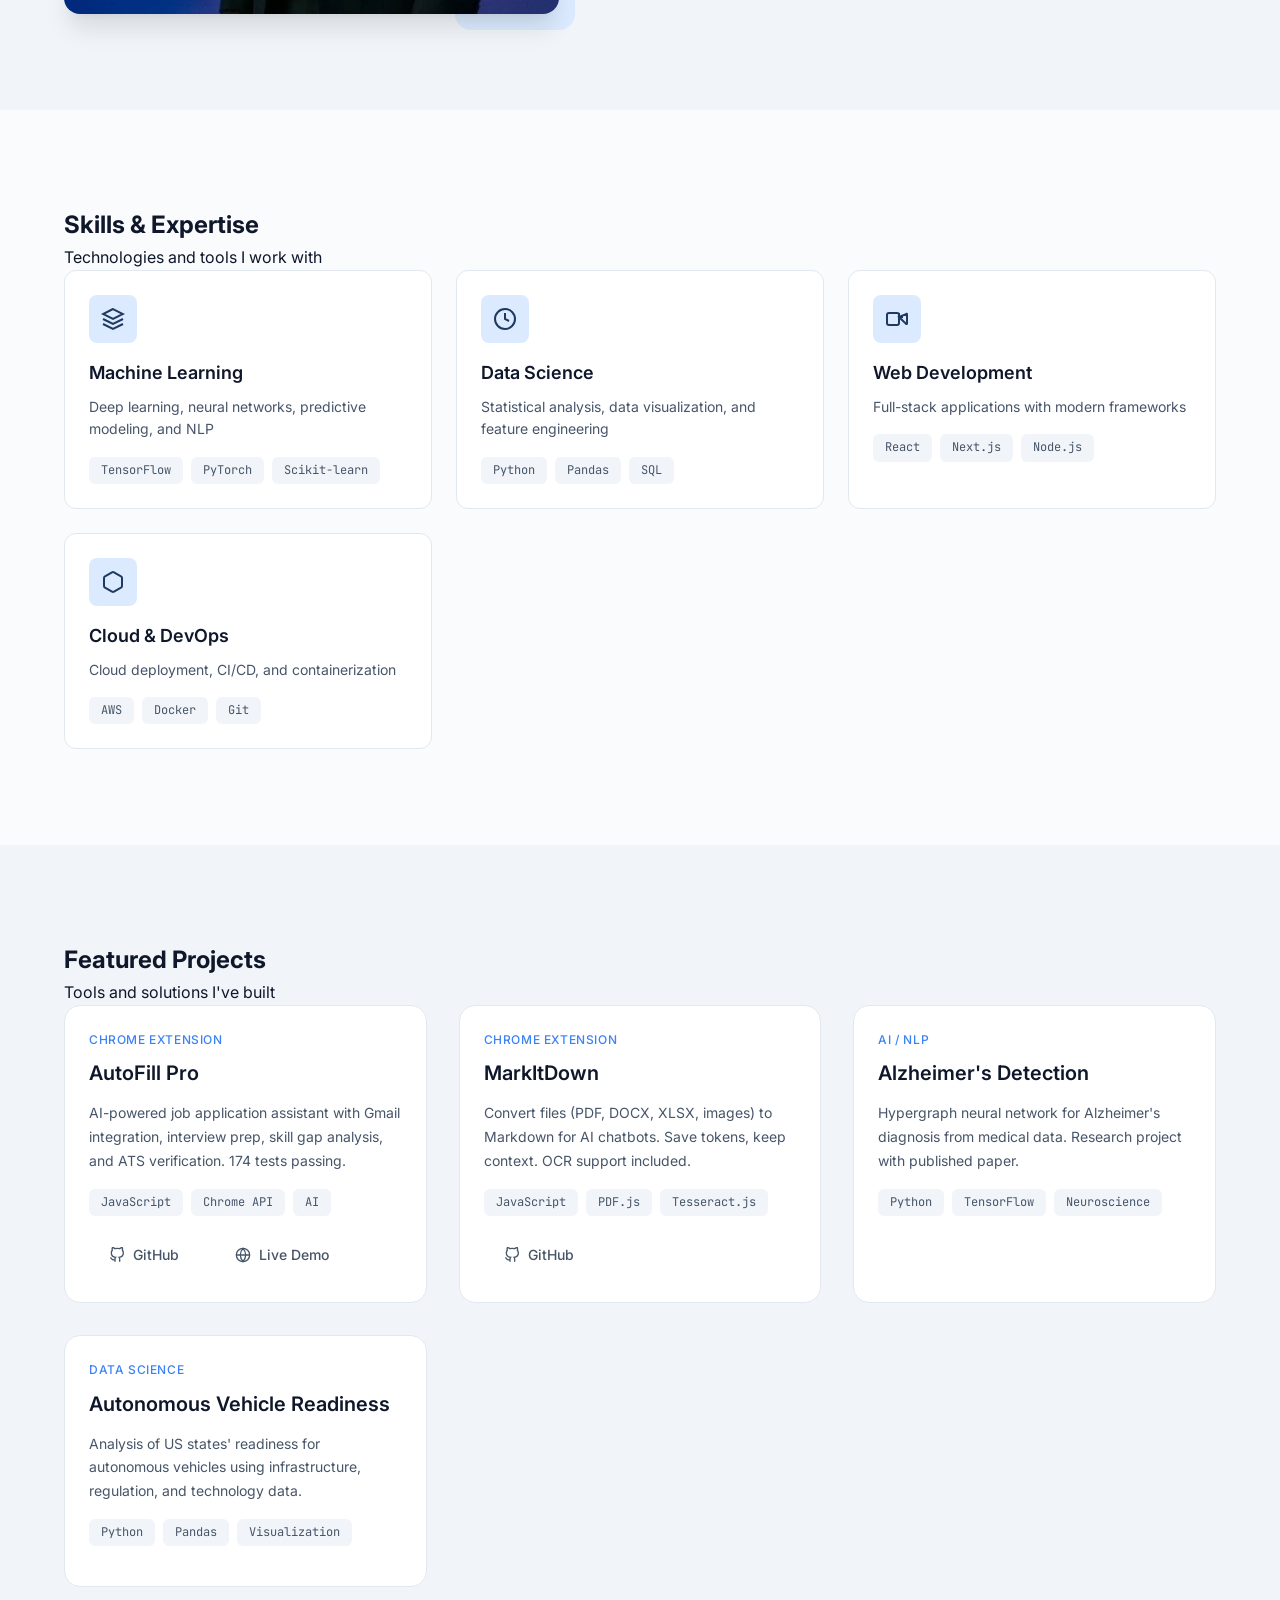
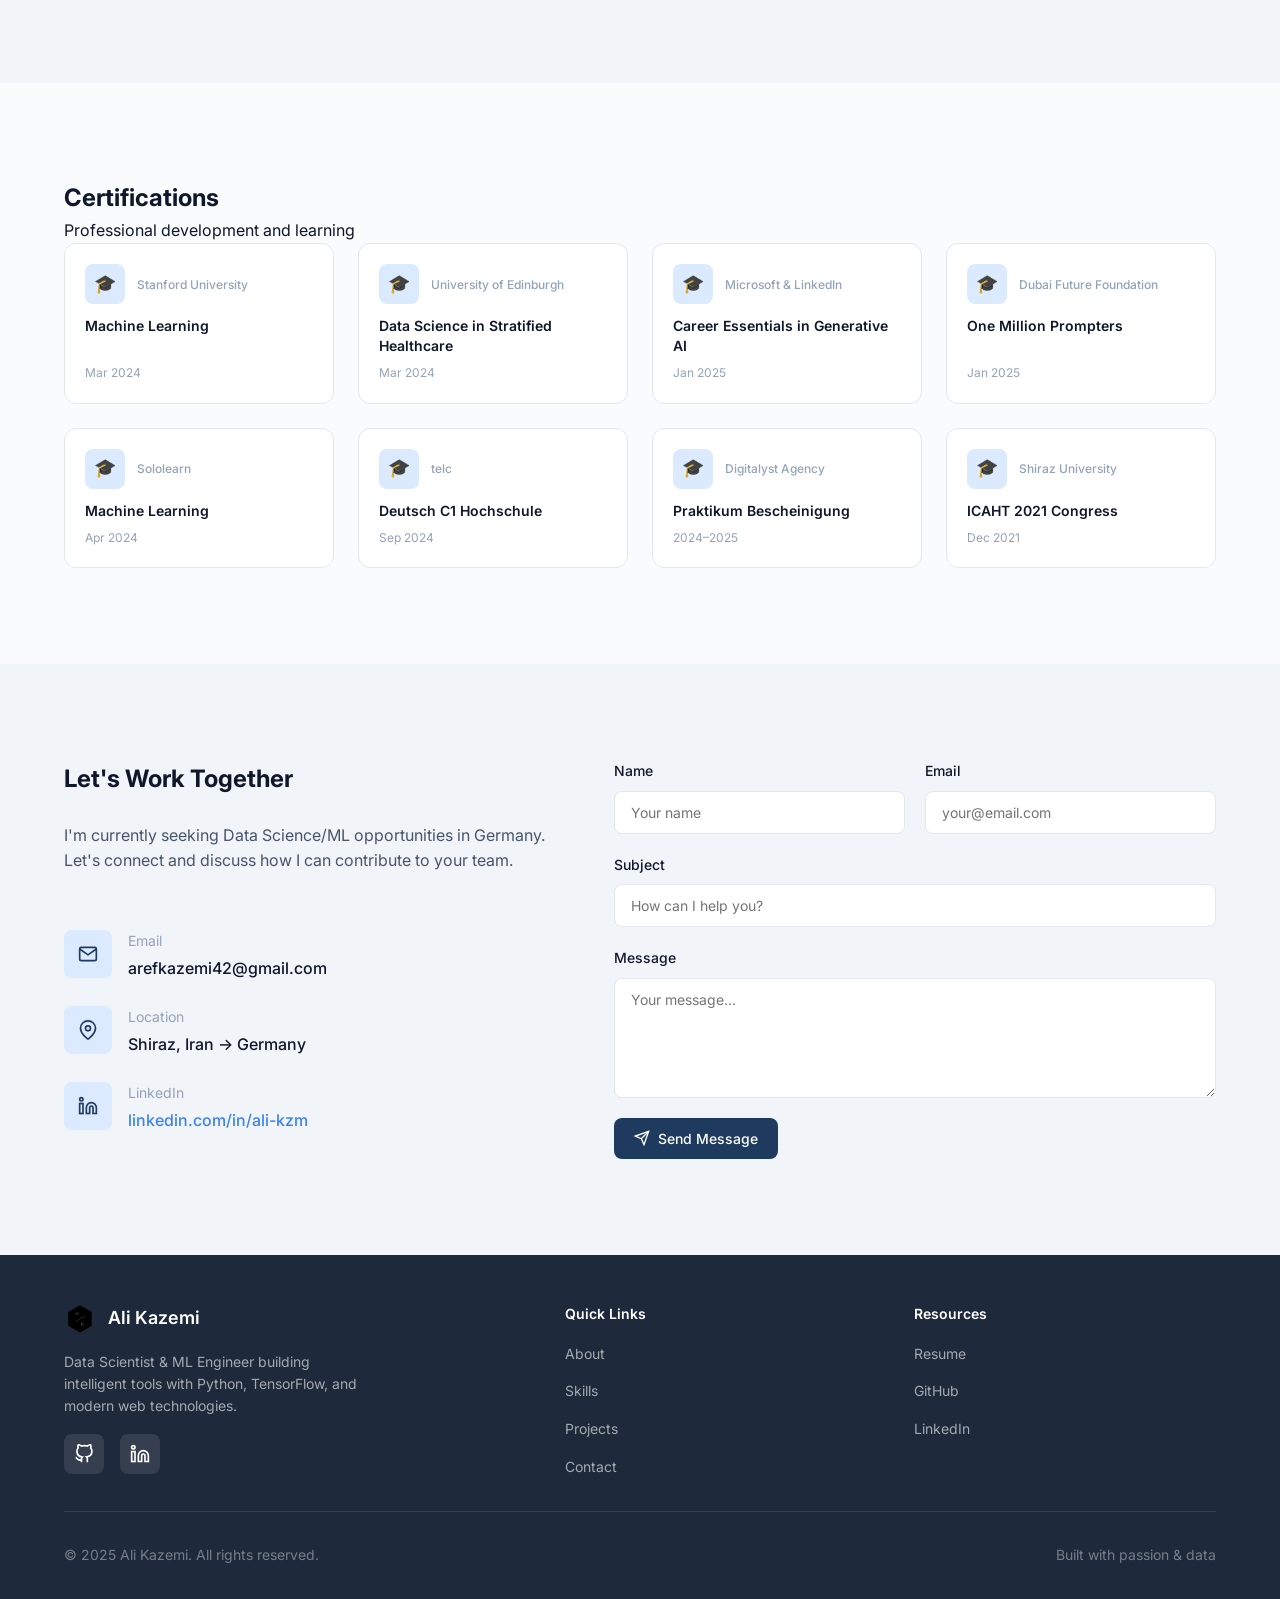
==== commit fc9e35e5: "🎨 Complete Portfolio Redesign — Taste Skill Principles DESIGN SYSTEM: - 📐 Variance: 6 | Motion: 5 | " ====
--- a/index.html
+++ b/index.html
@@ -1,224 +1,884 @@
 <!DOCTYPE html>
-<html lang="fa" dir="rtl">
+<html lang="en" dir="ltr">
 <head>
 <meta charset="UTF-8">
 <meta name="viewport" content="width=device-width, initial-scale=1.0">
-<meta name="theme-color" content="#112E81">
-<link rel="icon" type="image/png" href="/icon.png">
-<link rel="apple-touch-icon" href="/icon.png">
-<title>Ali Kazemi | Data Scientist & ML Engineer</title>
+<meta name="theme-color" content="#0F172A">
+<meta name="description" content="Ali Kazemi — Data Scientist & ML Engineer. Building intelligent tools with Python, TensorFlow, and modern web technologies.">
+<link rel="icon" type="image/png" href="/favicon.png">
+<title>Ali Kazemi — Data Scientist & ML Engineer</title>
 <link rel="preconnect" href="https://fonts.googleapis.com">
 <link rel="preconnect" href="https://fonts.gstatic.com" crossorigin>
-<link href="https://fonts.googleapis.com/css2?family=Poppins:wght@300;400;500;600;700&display=swap" rel="stylesheet">
-<link rel="stylesheet" href="https://unicons.iconscout.com/release/v4.0.0/css/line.css">
+<link href="https://fonts.googleapis.com/css2?family=Inter:wght@400;500;600;700&family=JetBrains+Mono:wght@400;500&display=swap" rel="stylesheet">
 <style>
+/* ═══════════════════════════════════════════════════
+   DESIGN TOKENS — Portfolio
+   Variance: 6 | Motion: 5 | Density: 4
+   ═══════════════════════════════════════════════════ */
 :root {
-  --hue:224; --first:hsl(var(--hue),77%,29%); --first-alt:hsl(var(--hue),58%,25%);
-  --first-light:hsl(212,67%,85%); --title:hsl(var(--hue),8%,15%); --text:hsl(var(--hue),8%,45%);
-  --text-light:hsl(var(--hue),8%,65%); --input:hsl(var(--hue),70%,96%);
-  --body:hsl(var(--hue),60%,99%); --container:#FFF;
-  --font:'Poppins',sans-serif; --h:3.5rem;
-  --fs-big:2rem; --fs-h1:1.5rem; --fs-h2:1.25rem; --fs-h3:1.125rem; --fs-n:.938rem; --fs-s:.813rem;
-  --m1:1rem; --m1-5:1.5rem; --m2:2rem; --m3:3rem;
-}
-@media(min-width:968px) {
-  :root{--fs-big:3rem;--fs-h1:2.25rem;--fs-h2:1.5rem;--fs-h3:1.25rem;--fs-n:1rem;--fs-s:.875rem;}
-}
-body.dark {
-  --first-alt:hsl(var(--hue),30%,8%); --title:hsl(var(--hue),8%,95%);
-  --text:hsl(var(--hue),8%,75%); --input:hsl(var(--hue),29%,16%);
-  --body:hsl(222,25%,10%); --container:hsl(224,28%,14%);
-}
-*{box-sizing:border-box;margin:0;padding:0}
-html{scroll-behavior:smooth}
-body{margin:0 0 var(--h) 0;font-family:var(--font);font-size:var(--fs-n);background:var(--body);color:var(--text);transition:.3s}
-h1,h2,h3,h4{color:var(--title);font-weight:600}
-ul{list-style:none}
-a{text-decoration:none}
-img{max-width:100%;height:auto}
-.section{padding:2rem 0 4rem}
-.section__title{font-size:var(--fs-h1)}
-.section__subtitle{display:block;font-size:var(--fs-s);margin-bottom:var(--m3)}
-.section__title,.section__subtitle{text-align:center}
-.container{max-width:768px;margin:0 var(--m1-5)}
-.grid{display:grid;gap:1.5rem}
-.header{width:100%;position:fixed;bottom:0;left:0;z-index:100;background:var(--body);transition:.3s}
-.nav{max-width:968px;height:var(--h);display:flex;justify-content:space-between;align-items:center}
-.nav__logo,.nav__toggle{color:var(--title);font-weight:500}
-.nav__logo{display:flex;align-items:center;gap:.5rem}
-.nav__logo-img{width:32px;height:32px;border-radius:8px}
-.nav__logo:hover{color:var(--first)}
-.nav__toggle{font-size:1.1rem;cursor:pointer}
-@media(max-width:767px){
-  .nav__menu{position:fixed;bottom:-100%;left:0;width:100%;background:var(--body);padding:2rem 1.5rem 4rem;box-shadow:0 -1px 4px rgba(0,0,0,.15);border-radius:1.5rem 1.5rem 0 0;transition:.3s}
-}
-.nav__list{grid-template-columns:repeat(3,1fr);gap:2rem}
-.nav__link{display:flex;flex-direction:column;align-items:center;font-size:var(--fs-s);color:var(--title);font-weight:500}
-.nav__link:hover{color:var(--first)}
-.nav__icon{font-size:1.2rem}
-.nav__close{position:absolute;right:1.3rem;bottom:.5rem;font-size:1.5rem;cursor:pointer;color:var(--first)}
-.show-menu{bottom:0}
-.active-link{color:var(--first)}
-.scroll-header{box-shadow:0 -1px 4px rgba(0,0,0,.15)}
-.nav__btns{display:flex;align-items:center;gap:1rem}
-.change-theme{font-size:1.25rem;color:var(--title);cursor:pointer}
-.lang-toggle{font-size:.8rem;color:var(--title);cursor:pointer;background:var(--input);border:1px solid var(--first-light);border-radius:20px;padding:2px 10px;font-weight:600;transition:.2s}
-.lang-toggle:hover{background:var(--first-light)}
-.button{display:inline-block;background:var(--first);color:#FFF;padding:1rem;border-radius:.5rem;font-weight:500;transition:.3s;border:none;cursor:pointer}
-.button:hover{background:var(--first-alt)}
-.button--flex{display:inline-flex;align-items:center;gap:.5rem}
-.button--small{padding:.75rem 1rem}
-.button--link{background:transparent;color:var(--first);padding:0}
-.home__container{gap:1rem}
-.home__content{grid-template-columns:.5fr 3fr;padding-top:3.5rem;align-items:center}
-.home__social{display:grid;grid-template-columns:max-content;row-gap:1rem}
-.home__social-icon{font-size:1.25rem;color:var(--first)}
-.home__blob{width:200px;fill:var(--first)}
-.home__blob-img{width:100%;height:100%;object-fit:cover}
-.home__data{grid-column:1/3}
-.home__title{font-size:var(--fs-big)}
-.home__subtitle{font-size:var(--fs-h3);color:var(--text);font-weight:500;margin-bottom:.75rem}
-.home__description{margin-bottom:var(--m2)}
-.home__scroll{display:none}
-.home__scroll-button{color:var(--first);display:inline-flex;align-items:center}
-.home__scroll-button:hover{transform:translateY(.25rem)}
-.home__scroll-mouse{font-size:2rem}
-.about__img{width:200px;border-radius:.5rem;justify-self:center;align-self:center;border:3px solid var(--first-light)}
-.about__description{margin-bottom:var(--m2-5,2.5rem);line-height:1.8}
-.about__info{display:flex;justify-content:space-evenly;margin-bottom:var(--m2-5,2.5rem)}
-.about__info-title{font-size:var(--fs-h2);font-weight:600;color:var(--title);display:block;text-align:center}
-.about__info-name{font-size:.75rem;display:block;text-align:center}
-.about__buttons{display:flex;justify-content:center}
-.skills__container{row-gap:0}
-.skills__header{display:flex;align-items:center;margin-bottom:var(--m2-5,2.5rem);cursor:pointer}
-.skills__icon,.skills__arrow{font-size:2rem;color:var(--first)}
-.skills__icon{margin-inline-end:.75rem}
-.skills__title{font-size:var(--fs-h3)}
-.skills__subtitle{font-size:var(--fs-s);color:var(--text-light)}
-.skills__arrow{margin-inline-start:auto;transition:.4s}
-.skills__list{row-gap:1.5rem}
-.skills__titles{display:flex;justify-content:space-between;margin-bottom:.5rem}
-.skills__name{font-size:var(--fs-n);font-weight:500}
-.skills__bar,.skills__percentage{height:5px;border-radius:.25rem}
-.skills__bar{background:var(--first-light)}
-.skills__percentage{display:block;background:var(--first)}
-.skills__close .skills__list{height:0;overflow:hidden}
-.skills__open .skills__list{height:max-content;margin-bottom:var(--m2-5,2.5rem)}
-.skills__open .skills__arrow{transform:rotate(-180deg)}
-.qualification__tabs{display:flex;justify-content:center;margin-bottom:var(--m2)}
-.qualification__button{font-size:var(--fs-h3);font-weight:500;color:var(--text);margin:0 var(--m1);cursor:pointer;display:inline-flex;align-items:center;gap:.25rem}
-.qualification__button:hover{color:var(--first)}
-.qualification__icon{font-size:1.8rem}
-.qualification__active{color:var(--first)}
-.qualification__content[data-content]{display:none}
-.qualification__active[data-content]{display:block}
-.qualification__data{display:grid;grid-template-columns:1fr max-content 1fr;column-gap:1.5rem}
-.qualification__title{font-size:var(--fs-n);font-weight:500}
-.qualification__subtitle{font-size:var(--fs-s);margin-bottom:var(--m1)}
-.qualification__calendar{font-size:.75rem;color:var(--text-light)}
-.qualification__rounder{display:inline-block;width:13px;height:13px;background:var(--first);border-radius:50%}
-.qualification__line{display:block;width:1px;height:100%;background:var(--first);transform:translate(6px,-7px)}
-.portfolio__carousel{overflow-x:auto;scroll-snap-type:x mandatory;-webkit-overflow-scrolling:touch;padding-bottom:1rem;scrollbar-width:none}
-.portfolio__carousel::-webkit-scrollbar{display:none}
-.portfolio__track{display:flex;gap:1rem;padding:0 1rem}
-.card project-card{scroll-snap-align:start;flex:0 0 100%;min-width:280px;padding:0 1.5rem;box-sizing:border-box;display:block}
-.portfolio__img{width:265px;border-radius:.5rem;justify-self:center}
-.portfolio__title{font-size:var(--fs-h3);margin-bottom:.5rem}
-.portfolio__desc{font-size:var(--fs-s);margin-bottom:.75rem;color:var(--text);line-height:1.6}
-.portfolio__tags{display:flex;flex-wrap:wrap;gap:.4rem;margin-bottom:.75rem}
-.portfolio__tag{font-size:.7rem;background:var(--first-light);color:var(--first);padding:2px 10px;border-radius:12px;font-weight:500}
-
-
-
-.certification__container{grid-template-columns:repeat(4,1fr);gap:1.25rem;align-items:stretch;max-width:1200px;margin:0 auto;padding:0 1rem}
-@media(max-width:900px){.certification__container{grid-template-columns:repeat(2,1fr)}}
-@media(max-width:520px){.certification__container{grid-template-columns:1fr}}
-.certification__card{display:block;text-decoration:none;color:inherit;height:100%}.certification__card:hover{transform:translateY(-4px)}.certification__content{background:var(--container);padding:1.2rem;border-radius:.5rem;text-align:center;box-shadow:0 2px 8px rgba(0,0,0,.08);transition:.3s;height:100%;display:flex;flex-direction:column;justify-content:center}.certification__card:hover .certification__content{box-shadow:0 8px 24px rgba(0,0,0,.12)}
-.certification__content:hover{box-shadow:0 4px 16px rgba(0,0,0,.15)}
-.certification__img{width:80px;height:80px;object-fit:contain;margin:0 auto .75rem;border-radius:.5rem}
-.certification__title{font-size:var(--fs-h3);margin-bottom:.25rem}
-.certification__subtitle{display:block;font-size:.75rem;color:var(--text-light);margin-bottom:var(--m1)}
-.contact__container{row-gap:3rem}
-.contact__information{display:flex;margin-bottom:var(--m2);align-items:center;gap:.75rem}
-.contact__icon{font-size:2rem;color:var(--first)}
-.contact__title{font-size:var(--fs-h3);font-weight:500}
-.contact__subtitle{font-size:var(--fs-s);color:var(--text-light)}
-.contact__content{background:var(--input);border-radius:.5rem;padding:.75rem 1rem .25rem}
-.contact__label{font-size:.75rem;color:var(--title)}
-.contact__input{width:100%;background:transparent;color:var(--text);font-family:var(--font);font-size:var(--fs-n);border:none;outline:none;padding:.25rem 0}
-.footer{padding-top:2rem}
-.footer__bg{background:var(--first);padding:2rem 0 3rem}
-.footer__title{font-size:var(--fs-h1);margin-bottom:.25rem;color:#FFF}
-.footer__subtitle{font-size:var(--fs-s);color:rgba(255,255,255,.8)}
-.footer__links{display:flex;flex-direction:column;row-gap:1rem}
-.footer__link{color:rgba(255,255,255,.8)}
-.footer__link:hover{color:var(--first-light)}
-.footer__social{font-size:1.25rem;margin-inline-end:1.5rem;color:#FFF}
-.footer__social:hover{color:var(--first-light)}
-.footer__copy{text-align:center;color:rgba(255,255,255,.5);font-size:.75rem;margin-top:1.5rem}
-.scrollup{position:fixed;right:1rem;bottom:-20%;background:var(--first);opacity:.8;padding:0 .3rem;border-radius:.4rem;z-index:10;transition:.4s}
-.scrollup:hover{background:var(--first-alt)}
-.scrollup__icon{font-size:1.5rem;color:#FFF}
-.show-scroll{bottom:5rem}
-.ltr-text{display:none}
-[lang="en"] .ltr-text{display:inline}
-[lang="en"] .rtl-text{display:none}
-[lang="fa"] .ltr-text{display:none}
-[lang="fa"] .rtl-text{display:inline}
-@media(min-width:568px){
-  .home__content{grid-template-columns:max-content 1fr 1fr}
-  .home__data{grid-column:initial}
-  .home__img{order:1;justify-self:center}
-  .about__container,.portfolio__content,.contact__container,.footer__container{grid-template-columns:repeat(2,1fr)}
-  .qualification__sections{grid-template-columns:.6fr;justify-content:center}
-}
-@media(min-width:768px){
-  .container{margin:0 auto}
-  body{margin:0}
-  .section{padding:6rem 0 2rem}
-  .header{top:0;bottom:initial}
-  .nav{height:calc(var(--h)+1.5rem)}
-  .nav__icon,.nav__close,.nav__toggle{display:none}
-  .nav__list{display:flex;gap:2rem}
-  .nav__menu{margin-left:auto}
-  .home__container{row-gap:5rem}
-  .home__content{padding-top:5.5rem}
-  .home__blob{width:270px}
-  .home__scroll{display:block}
-  .about__img{width:300px}
-  .about__description{text-align:initial}
-  .about__info{justify-content:space-between}
-  .about__buttons{justify-content:initial}
-  .portfolio__img{width:320px}
-  .portfolio__content{align-items:center}
-  .footer__container{grid-template-columns:repeat(3,1fr)}
-  .footer__bg{padding:3rem 0 3.5rem}
-  .footer__links{flex-direction:row;gap:2rem}
-  .footer__socials{justify-self:flex-end}
-}
-@media(min-width:1024px){
-  .home__blob{width:320px}
-  .home__social{font-size:1.5rem}
-
-
-
-
-  .contact__form{width:460px}
-  .contact__inputs{grid-template-columns:repeat(2,1fr)}
-}
-::-webkit-scrollbar{width:.6rem}
-::-webkit-scrollbar-track{background:hsl(var(--hue),12%,90%);border-radius:.5rem}
-::-webkit-scrollbar-thumb{background:hsl(var(--hue),12%,80%);border-radius:.5rem}
-
-/* ── Micro-interactions ────────────────────────────── */
-.card,.certification__card{transition:transform .25s cubic-bezier(.34,1.56,.64,1),box-shadow .25s ease!important}
-.card:hover,.certification__card:hover{transform:translateY(-3px) scale(1.005)!important;box-shadow:0 8px 24px rgba(17,46,129,.15)!important}
-.button,.btn{transition:transform .15s,box-shadow .2s,background .2s!important}
-.button:active,.btn:active{transform:scale(.96)!important}
-input,textarea,select{transition:border-color .2s,box-shadow .2s,transform .15s}
-input:focus,textarea:focus,select:focus{border-color:#4382DF!important;box-shadow:0 0 0 3px rgba(67,130,223,.15)!important;transform:translateY(-1px)}
-.fade-in{animation:fadeUp .5s ease both}
-@keyframes fadeUp{from{opacity:0;transform:translateY(16px)}to{opacity:1;transform:translateY(0)}}
+  /* Color System */
+  --color-bg: #FAFBFC;
+  --color-bg-elevated: #FFFFFF;
+  --color-bg-subtle: #F1F5F9;
+  --color-surface: #F8FAFC;
+  --color-border: #E2E8F0;
+  --color-border-subtle: #F1F5F9;
+  
+  /* Text */
+  --color-text-primary: #0F172A;
+  --color-text-secondary: #475569;
+  --color-text-muted: #94A3B8;
+  
+  /* Accent — Navy Blue */
+  --color-accent: #1E3A5F;
+  --color-accent-light: #3B82F6;
+  --color-accent-lighter: #DBEAFE;
+  --color-accent-dark: #1E293B;
+  
+  /* Status */
+  --color-success: #10B981;
+  --color-warning: #F59E0B;
+  
+  /* Typography */
+  --font-sans: 'Inter', -apple-system, BlinkMacSystemFont, sans-serif;
+  --font-mono: 'JetBrains Mono', 'SF Mono', monospace;
+  
+  /* Type Scale — Modular (1.25) */
+  --text-xs: 0.75rem;
+  --text-sm: 0.875rem;
+  --text-base: 1rem;
+  --text-lg: 1.125rem;
+  --text-xl: 1.25rem;
+  --text-2xl: 1.5rem;
+  --text-3xl: 1.875rem;
+  --text-4xl: 2.25rem;
+  --text-5xl: 3rem;
+  
+  /* Spacing */
+  --space-1: 0.25rem;
+  --space-2: 0.5rem;
+  --space-3: 0.75rem;
+  --space-4: 1rem;
+  --space-5: 1.25rem;
+  --space-6: 1.5rem;
+  --space-8: 2rem;
+  --space-10: 2.5rem;
+  --space-12: 3rem;
+  --space-16: 4rem;
+  --space-20: 5rem;
+  --space-24: 6rem;
+  
+  /* Layout */
+  --container-max: 1200px;
+  --container-narrow: 800px;
+  
+  /* Radius */
+  --radius-sm: 6px;
+  --radius-md: 8px;
+  --radius-lg: 12px;
+  --radius-xl: 16px;
+  --radius-full: 9999px;
+  
+  /* Shadows — Elevation */
+  --shadow-sm: 0 1px 2px rgba(0,0,0,0.05);
+  --shadow-md: 0 4px 6px -1px rgba(0,0,0,0.07), 0 2px 4px -2px rgba(0,0,0,0.05);
+  --shadow-lg: 0 10px 15px -3px rgba(0,0,0,0.08), 0 4px 6px -4px rgba(0,0,0,0.04);
+  --shadow-xl: 0 20px 25px -5px rgba(0,0,0,0.1), 0 8px 10px -6px rgba(0,0,0,0.05);
+  
+  /* Transitions */
+  --ease-out: cubic-bezier(0.16, 1, 0.3, 1);
+  --ease-in-out: cubic-bezier(0.65, 0, 0.35, 1);
+  --duration-fast: 150ms;
+  --duration-normal: 250ms;
+  --duration-slow: 400ms;
+}
+
+/* ═══════════════════════════════════════════════════
+   RESET & BASE
+   ═══════════════════════════════════════════════════ */
+*, *::before, *::after {
+  box-sizing: border-box;
+  margin: 0;
+  padding: 0;
+}
+
+html {
+  scroll-behavior: smooth;
+  -webkit-font-smoothing: antialiased;
+  -moz-osx-font-smoothing: grayscale;
+}
+
+body {
+  font-family: var(--font-sans);
+  font-size: var(--text-base);
+  line-height: 1.6;
+  color: var(--color-text-primary);
+  background: var(--color-bg);
+}
+
+a {
+  color: inherit;
+  text-decoration: none;
+}
+
+img {
+  max-width: 100%;
+  height: auto;
+  display: block;
+}
+
+ul { list-style: none; }
+
+/* ═══════════════════════════════════════════════════
+   LAYOUT
+   ═══════════════════════════════════════════════════ */
+.container {
+  width: 100%;
+  max-width: var(--container-max);
+  margin: 0 auto;
+  padding: 0 var(--space-6);
+}
+
+.section {
+  padding: var(--space-24) 0;
+}
+
+.section--alt {
+  background: var(--color-bg-subtle);
+}
+
+/* ═══════════════════════════════════════════════════
+   HEADER
+   ═══════════════════════════════════════════════════ */
+.header {
+  position: fixed;
+  top: 0;
+  left: 0;
+  right: 0;
+  z-index: 100;
+  background: rgba(250, 251, 252, 0.85);
+  backdrop-filter: blur(12px);
+  -webkit-backdrop-filter: blur(12px);
+  border-bottom: 1px solid var(--color-border-subtle);
+  transition: transform var(--duration-normal) var(--ease-out);
+}
+
+.header.hidden {
+  transform: translateY(-100%);
+}
+
+.nav {
+  display: flex;
+  align-items: center;
+  justify-content: space-between;
+  height: 64px;
+}
+
+.nav__logo {
+  display: flex;
+  align-items: center;
+  gap: var(--space-3);
+  font-weight: 600;
+  font-size: var(--text-lg);
+  color: var(--color-text-primary);
+}
+
+.nav__logo-img {
+  width: 32px;
+  height: 32px;
+  border-radius: var(--radius-md);
+  object-fit: cover;
+}
+
+.nav__links {
+  display: flex;
+  align-items: center;
+  gap: var(--space-8);
+}
+
+.nav__link {
+  font-size: var(--text-sm);
+  font-weight: 500;
+  color: var(--color-text-secondary);
+  transition: color var(--duration-fast);
+}
+
+.nav__link:hover,
+.nav__link.active {
+  color: var(--color-text-primary);
+}
+
+.nav__actions {
+  display: flex;
+  align-items: center;
+  gap: var(--space-4);
+}
+
+.nav__toggle {
+  display: none;
+  background: none;
+  border: none;
+  cursor: pointer;
+  padding: var(--space-2);
+}
+
+.nav__toggle svg {
+  width: 24px;
+  height: 24px;
+  color: var(--color-text-primary);
+}
+
+/* ═══════════════════════════════════════════════════
+   BUTTONS
+   ═══════════════════════════════════════════════════ */
+.btn {
+  display: inline-flex;
+  align-items: center;
+  justify-content: center;
+  gap: var(--space-2);
+  padding: var(--space-3) var(--space-5);
+  font-family: var(--font-sans);
+  font-size: var(--text-sm);
+  font-weight: 500;
+  border-radius: var(--radius-md);
+  border: none;
+  cursor: pointer;
+  transition: all var(--duration-fast) var(--ease-out);
+}
+
+.btn:active {
+  transform: scale(0.98);
+}
+
+.btn--primary {
+  background: var(--color-accent);
+  color: white;
+}
+
+.btn--primary:hover {
+  background: var(--color-accent-dark);
+  box-shadow: var(--shadow-md);
+}
+
+.btn--secondary {
+  background: var(--color-bg-elevated);
+  color: var(--color-text-primary);
+  border: 1px solid var(--color-border);
+}
+
+.btn--secondary:hover {
+  border-color: var(--color-accent-light);
+  box-shadow: var(--shadow-sm);
+}
+
+.btn--ghost {
+  background: transparent;
+  color: var(--color-text-secondary);
+}
+
+.btn--ghost:hover {
+  background: var(--color-bg-subtle);
+  color: var(--color-text-primary);
+}
+
+/* ═══════════════════════════════════════════════════
+   HERO SECTION
+   ═══════════════════════════════════════════════════ */
+.hero {
+  min-height: 100vh;
+  display: flex;
+  align-items: center;
+  padding-top: 80px;
+}
+
+.hero__content {
+  max-width: 680px;
+}
+
+.hero__badge {
+  display: inline-flex;
+  align-items: center;
+  gap: var(--space-2);
+  padding: var(--space-2) var(--space-4);
+  background: var(--color-accent-lighter);
+  color: var(--color-accent);
+  border-radius: var(--radius-full);
+  font-size: var(--text-xs);
+  font-weight: 500;
+  margin-bottom: var(--space-6);
+}
+
+.hero__badge-dot {
+  width: 6px;
+  height: 6px;
+  background: var(--color-success);
+  border-radius: 50%;
+  animation: pulse 2s infinite;
+}
+
+@keyframes pulse {
+  0%, 100% { opacity: 1; }
+  50% { opacity: 0.5; }
+}
+
+.hero__title {
+  font-size: var(--text-5xl);
+  font-weight: 700;
+  line-height: 1.1;
+  color: var(--color-text-primary);
+  margin-bottom: var(--space-6);
+  letter-spacing: -0.02em;
+}
+
+.hero__title-accent {
+  color: var(--color-accent-light);
+}
+
+.hero__description {
+  font-size: var(--text-lg);
+  color: var(--color-text-secondary);
+  line-height: 1.7;
+  margin-bottom: var(--space-8);
+  max-width: 540px;
+}
+
+.hero__actions {
+  display: flex;
+  gap: var(--space-4);
+  flex-wrap: wrap;
+}
+
+.hero__stats {
+  display: flex;
+  gap: var(--space-12);
+  margin-top: var(--space-12);
+  padding-top: var(--space-8);
+  border-top: 1px solid var(--color-border);
+}
+
+.hero__stat {
+  text-align: left;
+}
+
+.hero__stat-value {
+  font-size: var(--text-3xl);
+  font-weight: 700;
+  color: var(--color-text-primary);
+  font-variant-numeric: tabular-nums;
+}
+
+.hero__stat-label {
+  font-size: var(--text-sm);
+  color: var(--color-text-muted);
+  margin-top: var(--space-1);
+}
+
+/* ═══════════════════════════════════════════════════
+   ABOUT SECTION
+   ═══════════════════════════════════════════════════ */
+.about__grid {
+  display: grid;
+  grid-template-columns: 1fr 1.2fr;
+  gap: var(--space-16);
+  align-items: center;
+}
+
+.about__image-wrapper {
+  position: relative;
+}
+
+.about__image {
+  width: 100%;
+  aspect-ratio: 4/5;
+  object-fit: cover;
+  border-radius: var(--radius-xl);
+  box-shadow: var(--shadow-xl);
+}
+
+.about__image-accent {
+  position: absolute;
+  bottom: -16px;
+  right: -16px;
+  width: 120px;
+  height: 120px;
+  background: var(--color-accent-lighter);
+  border-radius: var(--radius-xl);
+  z-index: -1;
+}
+
+.about__content h2 {
+  font-size: var(--text-3xl);
+  font-weight: 700;
+  margin-bottom: var(--space-6);
+}
+
+.about__text {
+  color: var(--color-text-secondary);
+  line-height: 1.8;
+  margin-bottom: var(--space-8);
+}
+
+.about__highlights {
+  display: grid;
+  grid-template-columns: repeat(3, 1fr);
+  gap: var(--space-6);
+}
+
+.about__highlight {
+  text-align: center;
+  padding: var(--space-6);
+  background: var(--color-bg-subtle);
+  border-radius: var(--radius-lg);
+}
+
+.about__highlight-value {
+  font-size: var(--text-2xl);
+  font-weight: 700;
+  color: var(--color-accent);
+}
+
+.about__highlight-label {
+  font-size: var(--text-sm);
+  color: var(--color-text-muted);
+  margin-top: var(--space-1);
+}
+
+/* ═══════════════════════════════════════════════════
+   SKILLS SECTION
+   ═══════════════════════════════════════════════════ */
+.skills__grid {
+  display: grid;
+  grid-template-columns: repeat(auto-fit, minmax(280px, 1fr));
+  gap: var(--space-6);
+}
+
+.skill-card {
+  padding: var(--space-6);
+  background: var(--color-bg-elevated);
+  border: 1px solid var(--color-border);
+  border-radius: var(--radius-lg);
+  transition: all var(--duration-normal) var(--ease-out);
+}
+
+.skill-card:hover {
+  border-color: var(--color-accent-light);
+  box-shadow: var(--shadow-lg);
+  transform: translateY(-2px);
+}
+
+.skill-card__icon {
+  width: 48px;
+  height: 48px;
+  display: flex;
+  align-items: center;
+  justify-content: center;
+  background: var(--color-accent-lighter);
+  color: var(--color-accent);
+  border-radius: var(--radius-md);
+  margin-bottom: var(--space-4);
+  font-size: var(--text-xl);
+}
+
+.skill-card__title {
+  font-size: var(--text-lg);
+  font-weight: 600;
+  margin-bottom: var(--space-2);
+}
+
+.skill-card__description {
+  font-size: var(--text-sm);
+  color: var(--color-text-secondary);
+  line-height: 1.6;
+}
+
+.skill-card__tags {
+  display: flex;
+  flex-wrap: wrap;
+  gap: var(--space-2);
+  margin-top: var(--space-4);
+}
+
+.skill-tag {
+  padding: var(--space-1) var(--space-3);
+  background: var(--color-bg-subtle);
+  color: var(--color-text-secondary);
+  border-radius: var(--radius-sm);
+  font-size: var(--text-xs);
+  font-family: var(--font-mono);
+}
+
+/* ═══════════════════════════════════════════════════
+   PROJECTS SECTION
+   ═══════════════════════════════════════════════════ */
+.projects__grid {
+  display: grid;
+  grid-template-columns: repeat(auto-fit, minmax(340px, 1fr));
+  gap: var(--space-8);
+}
+
+.project-card {
+  background: var(--color-bg-elevated);
+  border: 1px solid var(--color-border);
+  border-radius: var(--radius-xl);
+  overflow: hidden;
+  transition: all var(--duration-normal) var(--ease-out);
+}
+
+.project-card:hover {
+  box-shadow: var(--shadow-xl);
+  transform: translateY(-4px);
+}
+
+.project-card__image {
+  width: 100%;
+  aspect-ratio: 16/9;
+  object-fit: cover;
+  border-bottom: 1px solid var(--color-border);
+}
+
+.project-card__content {
+  padding: var(--space-6);
+}
+
+.project-card__category {
+  font-size: var(--text-xs);
+  font-weight: 500;
+  color: var(--color-accent-light);
+  text-transform: uppercase;
+  letter-spacing: 0.05em;
+  margin-bottom: var(--space-2);
+}
+
+.project-card__title {
+  font-size: var(--text-xl);
+  font-weight: 600;
+  margin-bottom: var(--space-3);
+}
+
+.project-card__description {
+  font-size: var(--text-sm);
+  color: var(--color-text-secondary);
+  line-height: 1.7;
+  margin-bottom: var(--space-4);
+}
+
+.project-card__tags {
+  display: flex;
+  flex-wrap: wrap;
+  gap: var(--space-2);
+  margin-bottom: var(--space-4);
+}
+
+.project-card__links {
+  display: flex;
+  gap: var(--space-4);
+}
+
+/* ═══════════════════════════════════════════════════
+   CERTIFICATIONS SECTION
+   ═══════════════════════════════════════════════════ */
+.certs__grid {
+  display: grid;
+  grid-template-columns: repeat(auto-fill, minmax(240px, 1fr));
+  gap: var(--space-6);
+}
+
+.cert-card {
+  padding: var(--space-5);
+  background: var(--color-bg-elevated);
+  border: 1px solid var(--color-border);
+  border-radius: var(--radius-lg);
+  transition: all var(--duration-normal) var(--ease-out);
+  display: flex;
+  flex-direction: column;
+}
+
+.cert-card:hover {
+  border-color: var(--color-accent-light);
+  box-shadow: var(--shadow-md);
+}
+
+.cert-card__header {
+  display: flex;
+  align-items: center;
+  gap: var(--space-3);
+  margin-bottom: var(--space-3);
+}
+
+.cert-card__icon {
+  width: 40px;
+  height: 40px;
+  display: flex;
+  align-items: center;
+  justify-content: center;
+  background: var(--color-accent-lighter);
+  color: var(--color-accent);
+  border-radius: var(--radius-md);
+  font-size: var(--text-lg);
+  flex-shrink: 0;
+}
+
+.cert-card__issuer {
+  font-size: var(--text-xs);
+  color: var(--color-text-muted);
+  font-weight: 500;
+}
+
+.cert-card__title {
+  font-size: var(--text-sm);
+  font-weight: 600;
+  line-height: 1.4;
+  margin-bottom: var(--space-2);
+}
+
+.cert-card__date {
+  font-size: var(--text-xs);
+  color: var(--color-text-muted);
+  margin-top: auto;
+}
+
+/* ═══════════════════════════════════════════════════
+   CONTACT SECTION
+   ═══════════════════════════════════════════════════ */
+.contact__grid {
+  display: grid;
+  grid-template-columns: 1fr 1.2fr;
+  gap: var(--space-12);
+}
+
+.contact__info {
+  display: flex;
+  flex-direction: column;
+  gap: var(--space-6);
+}
+
+.contact__item {
+  display: flex;
+  align-items: flex-start;
+  gap: var(--space-4);
+}
+
+.contact__item-icon {
+  width: 48px;
+  height: 48px;
+  display: flex;
+  align-items: center;
+  justify-content: center;
+  background: var(--color-accent-lighter);
+  color: var(--color-accent);
+  border-radius: var(--radius-md);
+  font-size: var(--text-xl);
+  flex-shrink: 0;
+}
+
+.contact__item-label {
+  font-size: var(--text-sm);
+  color: var(--color-text-muted);
+  margin-bottom: var(--space-1);
+}
+
+.contact__item-value {
+  font-weight: 500;
+}
+
+.contact__form {
+  display: flex;
+  flex-direction: column;
+  gap: var(--space-5);
+}
+
+.form__row {
+  display: grid;
+  grid-template-columns: 1fr 1fr;
+  gap: var(--space-5);
+}
+
+.form__group {
+  display: flex;
+  flex-direction: column;
+  gap: var(--space-2);
+}
+
+.form__label {
+  font-size: var(--text-sm);
+  font-weight: 500;
+}
+
+.form__input,
+.form__textarea {
+  width: 100%;
+  padding: var(--space-3) var(--space-4);
+  font-family: var(--font-sans);
+  font-size: var(--text-sm);
+  border: 1px solid var(--color-border);
+  border-radius: var(--radius-md);
+  background: var(--color-bg-elevated);
+  transition: all var(--duration-fast);
+}
+
+.form__input:focus,
+.form__textarea:focus {
+  outline: none;
+  border-color: var(--color-accent-light);
+  box-shadow: 0 0 0 3px rgba(59, 130, 246, 0.1);
+}
+
+.form__textarea {
+  resize: vertical;
+  min-height: 120px;
+}
+
+/* ═══════════════════════════════════════════════════
+   FOOTER
+   ═══════════════════════════════════════════════════ */
+.footer {
+  background: var(--color-accent-dark);
+  color: white;
+  padding: var(--space-12) 0 var(--space-8);
+}
+
+.footer__grid {
+  display: grid;
+  grid-template-columns: 1.5fr 1fr 1fr;
+  gap: var(--space-12);
+  margin-bottom: var(--space-8);
+}
+
+.footer__brand-description {
+  color: rgba(255, 255, 255, 0.6);
+  font-size: var(--text-sm);
+  margin-top: var(--space-4);
+  max-width: 300px;
+}
+
+.footer__heading {
+  font-size: var(--text-sm);
+  font-weight: 600;
+  margin-bottom: var(--space-4);
+}
+
+.footer__links {
+  display: flex;
+  flex-direction: column;
+  gap: var(--space-3);
+}
+
+.footer__link {
+  font-size: var(--text-sm);
+  color: rgba(255, 255, 255, 0.6);
+  transition: color var(--duration-fast);
+}
+
+.footer__link:hover {
+  color: white;
+}
+
+.footer__socials {
+  display: flex;
+  gap: var(--space-4);
+  margin-top: var(--space-4);
+}
+
+.footer__social {
+  width: 40px;
+  height: 40px;
+  display: flex;
+  align-items: center;
+  justify-content: center;
+  background: rgba(255, 255, 255, 0.1);
+  border-radius: var(--radius-md);
+  color: white;
+  transition: all var(--duration-fast);
+}
+
+.footer__social:hover {
+  background: rgba(255, 255, 255, 0.2);
+  transform: translateY(-2px);
+}
+
+.footer__bottom {
+  padding-top: var(--space-8);
+  border-top: 1px solid rgba(255, 255, 255, 0.1);
+  display: flex;
+  justify-content: space-between;
+  align-items: center;
+  font-size: var(--text-sm);
+  color: rgba(255, 255, 255, 0.4);
+}
+
+/* ═══════════════════════════════════════════════════
+   RESPONSIVE
+   ═══════════════════════════════════════════════════ */
+@media (max-width: 768px) {
+  .nav__links {
+    display: none;
+  }
+  
+  .nav__toggle {
+    display: block;
+  }
+  
+  .hero__title {
+    font-size: var(--text-4xl);
+  }
+  
+  .hero__stats {
+    gap: var(--space-8);
+  }
+  
+  .about__grid {
+    grid-template-columns: 1fr;
+    gap: var(--space-8);
+  }
+  
+  .contact__grid {
+    grid-template-columns: 1fr;
+  }
+  
+  .footer__grid {
+    grid-template-columns: 1fr;
+    gap: var(--space-8);
+  }
+  
+  .form__row {
+    grid-template-columns: 1fr;
+  }
+}
+
+/* ═══════════════════════════════════════════════════
+   ANIMATIONS
+   ═══════════════════════════════════════════════════ */
+.fade-in {
+  opacity: 0;
+  transform: translateY(20px);
+  transition: opacity var(--duration-slow) var(--ease-out),
+              transform var(--duration-slow) var(--ease-out);
+}
+
+.fade-in.visible {
+  opacity: 1;
+  transform: translateY(0);
+}
+
+/* ═══════════════════════════════════════════════════
+   SCROLLBAR
+   ═══════════════════════════════════════════════════ */
+::-webkit-scrollbar {
+  width: 8px;
+}
+
+::-webkit-scrollbar-track {
+  background: var(--color-bg);
+}
+
+::-webkit-scrollbar-thumb {
+  background: var(--color-border);
+  border-radius: 4px;
+}
+
+::-webkit-scrollbar-thumb:hover {
+  background: var(--color-text-muted);
+}
 </style>
 </head>
 <body>
@@ -226,305 +886,589 @@
 <!-- ===== HEADER ===== -->
 <header class="header" id="header">
   <nav class="nav container">
-    <a href="#" class="nav__logo"><img src="/icon.png" alt="AK" class="nav__logo-img"><span class="rtl-text">علی کاظمی</span><span class="ltr-text">Ali Kazemi</span></a>
-    <div class="nav__menu" id="nav-menu">
-      <ul class="nav__list grid">
-        <li class="nav__item"><a href="#home" class="nav__link active-link"><i class="uil uil-estate nav__icon"></i><span class="rtl-text">خانه</span><span class="ltr-text">Home</span></a></li>
-        <li class="nav__item"><a href="#about" class="nav__link"><i class="uil uil-user nav__icon"></i><span class="rtl-text">درباره</span><span class="ltr-text">About</span></a></li>
-        <li class="nav__item"><a href="#skills" class="nav__link"><i class="uil uil-file-alt nav__icon"></i><span class="rtl-text">مهارت‌ها</span><span class="ltr-text">Skills</span></a></li>
-        <li class="nav__item"><a href="#portfolio" class="nav__link"><i class="uil uil-scenery nav__icon"></i><span class="rtl-text">نمونه‌کار</span><span class="ltr-text">Portfolio</span></a></li>
-        <li class="nav__item"><a href="#certification" class="nav__link"><i class="uil uil-newspaper nav__icon"></i><span class="rtl-text">گواهینامه‌ها</span><span class="ltr-text">Certs</span></a></li>
-        <li class="nav__item"><a href="#contact" class="nav__link"><i class="uil uil-message nav__icon"></i><span class="rtl-text">تماس</span><span class="ltr-text">Contact</span></a></li>
-      </ul>
-      <i class="uil uil-times nav__close" id="nav-close"></i>
-    </div>
-    <div class="nav__btns">
-      <i class="uil uil-moon change-theme" id="theme-button"></i>
-      <span class="lang-toggle" id="lang-toggle">EN</span>
-      <div class="nav__toggle" id="nav-toggle"><i class="uil uil-apps"></i></div>
+    <a href="#" class="nav__logo">
+      <img src="/favicon.png" alt="AK" class="nav__logo-img">
+      <span>Ali Kazemi</span>
+    </a>
+    
+    <ul class="nav__links">
+      <li><a href="#about" class="nav__link">About</a></li>
+      <li><a href="#skills" class="nav__link">Skills</a></li>
+      <li><a href="#projects" class="nav__link">Projects</a></li>
+      <li><a href="#certs" class="nav__link">Certifications</a></li>
+      <li><a href="#contact" class="nav__link">Contact</a></li>
+    </ul>
+    
+    <div class="nav__actions">
+      <a href="/resume.pdf" class="btn btn--primary" target="_blank">Resume</a>
+      <button class="nav__toggle" id="nav-toggle" aria-label="Menu">
+        <svg viewBox="0 0 24 24" fill="none" stroke="currentColor" stroke-width="2">
+          <path d="M4 6h16M4 12h16M4 18h16"/>
+        </svg>
+      </button>
     </div>
   </nav>
 </header>
 
 <main>
-<!-- ===== HOME ===== -->
-<section class="home section" id="home">
-  <div class="home__container container grid">
-    <div class="home__content grid">
-      <div class="home__social">
-        <a href="https://linkedin.com/in/ali-kzm" target="_blank" class="home__social-icon"><i class="uil uil-linkedin-alt"></i></a>
-        <a href="https://github.com/Arefmtl" target="_blank" class="home__social-icon"><i class="uil uil-github-alt"></i></a>
-        <a href="https://twitter.com" target="_blank" class="home__social-icon"><i class="uil uil-twitter-alt"></i></a>
-      </div>
-      <div class="home__img">
-        <svg class="home__blob" viewBox="0 0 200 187" xmlns="http://www.w3.org/2000/svg">
-          <mask id="mask0" mask-type="alpha">
-            <path d="M190.312 36.4879C206.582 62.1187 201.309 102.826 182.328 134.186C163.346 165.547 130.807 187.559 100.226 186.353C69.6454 185.147 35.2422 161.535 21.5255 128.383C7.80878 95.2308 13.9787 55.0885 32.5437 32.7857C51.1087 10.4829 81.4049 2.65069 104.345 8.644C127.285 14.6373 174.042 10.8571 190.312 36.4879Z"/>
-          </mask>
-          <g mask="url(#mask0)">
-            <image class="home__blob-img" x="0" y="0" width="200" height="187" preserveAspectRatio="xMidYMid slice" href="https://arefmtl.github.io/profile.jpg"/>
-          </g>
-        </svg>
-      </div>
-      <div class="home__data">
-        <h1 class="home__title"><span class="rtl-text">علی کاظمی</span><span class="ltr-text">Ali Kazemi</span></h1>
-        <h3 class="home__subtitle"><span class="rtl-text">دانشمند داده و مهندس یادگیری ماشین</span><span class="ltr-text">Data Scientist & ML Engineer</span></h3>
-        <p class="home__description"><span class="rtl-text">مهندس پزشکی حیات با تخصص در علم داده، یادگیری ماشین و توسعه وب. تحلیل داده، مدل‌سازی پیش‌بینی، ابزارهای هوشمند.</span><span class="ltr-text">Biomedical engineer specialized in data science, ML, and web dev. Predictive modeling, data analysis, smart tooling.</span></p>
-        <span class="home__scroll"><a href="#about" class="home__scroll-button button--flex"><i class="uil uil-mouse-alt home__scroll-mouse"></i><span class="home__scroll-name"><span class="rtl-text">پایین</span><span class="ltr-text">Scroll down</span></span><i class="uil uil-arrow-down home__scroll-arrow"></i></a></span>
+<!-- ===== HERO ===== -->
+<section class="hero" id="home">
+  <div class="container">
+    <div class="hero__content fade-in">
+      <div class="hero__badge">
+        <span class="hero__badge-dot"></span>
+        <span>Open to opportunities</span>
+      </div>
+      
+      <h1 class="hero__title">
+        Building <span class="hero__title-accent">intelligent tools</span> with data science & ML
+      </h1>
+      
+      <p class="hero__description">
+        Data Scientist & ML Engineer specializing in predictive modeling, NLP, and end-to-end ML pipelines. 
+        Transforming complex data into actionable insights and production-ready solutions.
+      </p>
+      
+      <div class="hero__actions">
+        <a href="#projects" class="btn btn--primary">
+          <svg width="16" height="16" viewBox="0 0 24 24" fill="none" stroke="currentColor" stroke-width="2"><path d="M2 3h6a4 4 0 0 1 4 4v14a3 3 0 0 0-3-3H2z"/><path d="M22 3h-6a4 4 0 0 0-4 4v14a3 3 0 0 1 3-3h7z"/></svg>
+          View Projects
+        </a>
+        <a href="#contact" class="btn btn--secondary">
+          <svg width="16" height="16" viewBox="0 0 24 24" fill="none" stroke="currentColor" stroke-width="2"><path d="M4 4h16c1.1 0 2 .9 2 2v12c0 1.1-.9 2-2 2H4c-1.1 0-2-.9-2-2V6c0-1.1.9-2 2-2z"/><polyline points="22,6 12,13 2,6"/></svg>
+          Get in Touch
+        </a>
+      </div>
+      
+      <div class="hero__stats">
+        <div class="hero__stat">
+          <div class="hero__stat-value">10+</div>
+          <div class="hero__stat-label">ML Projects</div>
+        </div>
+        <div class="hero__stat">
+          <div class="hero__stat-value">11</div>
+          <div class="hero__stat-label">Certifications</div>
+        </div>
+        <div class="hero__stat">
+          <div class="hero__stat-value">C1</div>
+          <div class="hero__stat-label">German (CEFR)</div>
+        </div>
       </div>
     </div>
   </div>
 </section>
 
 <!-- ===== ABOUT ===== -->
-<section class="about section" id="about">
-  <h2 class="section__title"><span class="rtl-text">درباره من</span><span class="ltr-text">About Me</span></h2>
-  <span class="section__subtitle"><span class="rtl-text">معرفی</span><span class="ltr-text">My Introduction</span></span>
-  <div class="about__container container grid">
-    <img src="https://arefmtl.github.io/about.jpg" alt="Ali Kazemi" class="about__img">
-    <div class="about__data">
-      <p class="about__description"><span class="rtl-text">فارغ‌التحصیل مهندسی پزشکی حیات (BME) با علاقه عمیق به علم داده، یادگیری ماشین و توسعه نرم‌افزار. روی پروژه‌های متنوعی کار کرده‌ام: پیش‌بینی قیمت مسکن، تحلیل نرخ ضربان قلب، پایپ‌لاین کامل ML، شبکه‌های عصبی هایپرگراف برای تشخیص آلزایمر، و تحلیل آمادگی ایالت‌ها برای خودروهای خودران. اشتیاق به حل مسائل پیچیده با روش‌های داده‌محور.</span><span class="ltr-text">Biomedical Engineering (BME) graduate passionate about data science, machine learning, and software development. Worked on housing price prediction, heart rate analysis, full ML pipelines, hypergraph neural networks for Alzheimer's diagnosis, and autonomous vehicle readiness analysis. Passionate about solving complex problems with data-driven methods.</span></p>
-      <div class="about__info">
-        <div><span class="about__info-title">10+</span><span class="about__info-name"><span class="rtl-text">پروژه ML</span><span class="ltr-text">ML Projects</span></span></div>
-        <div><span class="about__info-title">C1</span><span class="about__info-name"><span class="rtl-text">آلمانی</span><span class="ltr-text">German</span></span></div>
-        <div><span class="about__info-title">8</span><span class="about__info-name"><span class="rtl-text">گواهینامه</span><span class="ltr-text">Certificates</span></span></div>
-      </div>
-      <div class="about__buttons"><a href="/resume.pdf" class="button button--flex"><span class="rtl-text">دانلود رزومه</span><span class="ltr-text">Download CV</span><i class="uil uil-download-alt button__icon"></i></a></div>
+<section class="section section--alt" id="about">
+  <div class="container">
+    <div class="about__grid">
+      <div class="about__image-wrapper fade-in">
+        <img src="https://arefmtl.github.io/about.jpg" alt="Ali Kazemi" class="about__image">
+        <div class="about__image-accent"></div>
+      </div>
+      
+      <div class="about__content fade-in">
+        <h2>About Me</h2>
+        <p class="about__text">
+          Biomedical Engineering (BME) graduate passionate about data science, machine learning, and software development. 
+          I've worked on diverse projects: housing price prediction, heart rate analysis, full ML pipelines, 
+          hypergraph neural networks for Alzheimer's diagnosis, and autonomous vehicle readiness analysis.
+        </p>
+        <p class="about__text">
+          Currently seeking Data Science/ML opportunities in Germany. C1 German proficiency with a commitment 
+          to building impactful, privacy-first tools that solve real problems.
+        </p>
+        
+        <div class="about__highlights">
+          <div class="about__highlight">
+            <div class="about__highlight-value">10+</div>
+            <div class="about__highlight-label">ML Projects</div>
+          </div>
+          <div class="about__highlight">
+            <div class="about__highlight-value">C1</div>
+            <div class="about__highlight-label">German</div>
+          </div>
+          <div class="about__highlight">
+            <div class="about__highlight-value">11</div>
+            <div class="about__highlight-label">Certificates</div>
+          </div>
+        </div>
+      </div>
     </div>
   </div>
 </section>
 
 <!-- ===== SKILLS ===== -->
-<section class="skills section" id="skills">
-  <h2 class="section__title"><span class="rtl-text">مهارت‌ها</span><span class="ltr-text">Skills</span></h2>
-  <span class="section__subtitle"><span class="rtl-text">توانایی‌های فنی من</span><span class="ltr-text">My Technical Level</span></span>
-  <div class="skills__container container grid" id="skillsContainer">
-    <div class="skills__content skills__open">
-      <div class="skills__header"><i class="uil uil-brackets-curly skills__icon"></i><div><h1 class="skills__title"><span class="rtl-text">برنامه‌نویسی و ML</span><span class="ltr-text">Programming & ML</span></h1><span class="skills__subtitle"><span class="rtl-text">زبان‌ها و کتابخانه‌ها</span><span class="ltr-text">Languages & Libraries</span></span></div><i class="uil uil-angle-down skills__arrow"></i></div>
-      <div class="skills__list grid">
-        <div class="skills__data"><div class="skills__titles"><h3 class="skills__name">Python</h3><span class="skills__number">95%</span></div><div class="skills__bar"><span class="skills__percentage" style="width:95%"></span></div></div>
-        <div class="skills__data"><div class="skills__titles"><h3 class="skills__name">Pandas / NumPy</h3><span class="skills__number">90%</span></div><div class="skills__bar"><span class="skills__percentage" style="width:90%"></span></div></div>
-        <div class="skills__data"><div class="skills__titles"><h3 class="skills__name">Scikit-learn</h3><span class="skills__number">85%</span></div><div class="skills__bar"><span class="skills__percentage" style="width:85%"></span></div></div>
-        <div class="skills__data"><div class="skills__titles"><h3 class="skills__name">PyTorch</h3><span class="skills__number">70%</span></div><div class="skills__bar"><span class="skills__percentage" style="width:70%"></span></div></div>
-        <div class="skills__data"><div class="skills__titles"><h3 class="skills__name">SQL</h3><span class="skills__number">60%</span></div><div class="skills__bar"><span class="skills__percentage" style="width:60%"></span></div></div>
-      </div>
+<section class="section" id="skills">
+  <div class="container">
+    <div class="section__header fade-in">
+      <h2>Skills & Expertise</h2>
+      <p>Technologies and tools I work with</p>
     </div>
-    <div class="skills__content skills__close">
-      <div class="skills__header"><i class="uil uil-server-network skills__icon"></i><div><h1 class="skills__title"><span class="rtl-text">فریم‌ورک و ابزار</span><span class="ltr-text">Frameworks & Tools</span></h1><span class="skills__subtitle"><span class="rtl-text">توسعه و استقرار</span><span class="ltr-text">Dev & Deploy</span></span></div><i class="uil uil-angle-down skills__arrow"></i></div>
-      <div class="skills__list grid">
-        <div class="skills__data"><div class="skills__titles"><h3 class="skills__name">Git / GitHub</h3><span class="skills__number">90%</span></div><div class="skills__bar"><span class="skills__percentage" style="width:90%"></span></div></div>
-        <div class="skills__data"><div class="skills__titles"><h3 class="skills__name">GitHub Actions</h3><span class="skills__number">75%</span></div><div class="skills__bar"><span class="skills__percentage" style="width:75%"></span></div></div>
-        <div class="skills__data"><div class="skills__titles"><h3 class="skills__name">HTML / CSS / JS</h3><span class="skills__number">80%</span></div><div class="skills__bar"><span class="skills__percentage" style="width:80%"></span></div></div>
-        <div class="skills__data"><div class="skills__titles"><h3 class="skills__name">Flask</h3><span class="skills__number">70%</span></div><div class="skills__bar"><span class="skills__percentage" style="width:70%"></span></div></div>
-        <div class="skills__data"><div class="skills__titles"><h3 class="skills__name">Tailwind CSS</h3><span class="skills__number">75%</span></div><div class="skills__bar"><span class="skills__percentage" style="width:75%"></span></div></div>
-      </div>
-    </div>
-    <div class="skills__content skills__close">
-      <div class="skills__header"><i class="uil uil-chart skills__icon"></i><div><h1 class="skills__title"><span class="rtl-text">تخصصی</span><span class="ltr-text">Specialized</span></h1><span class="skills__subtitle"><span class="rtl-text">حوزه‌های تخصصی</span><span class="ltr-text">Domain Expertise</span></span></div><i class="uil uil-angle-down skills__arrow"></i></div>
-      <div class="skills__list grid">
-        <div class="skills__data"><div class="skills__titles"><h3 class="skills__name">Classification / Regression</h3><span class="skills__number">90%</span></div><div class="skills__bar"><span class="skills__percentage" style="width:90%"></span></div></div>
-        <div class="skills__data"><div class="skills__titles"><h3 class="skills__name">Clustering</h3><span class="skills__number">85%</span></div><div class="skills__bar"><span class="skills__percentage" style="width:85%"></span></div></div>
-        <div class="skills__data"><div class="skills__titles"><h3 class="skills__name">Deep Learning</h3><span class="skills__number">70%</span></div><div class="skills__bar"><span class="skills__percentage" style="width:70%"></span></div></div>
-        <div class="skills__data"><div class="skills__titles"><h3 class="skills__name">NLP / GenAI</h3><span class="skills__number">75%</span></div><div class="skills__bar"><span class="skills__percentage" style="width:75%"></span></div></div>
-        <div class="skills__data"><div class="skills__titles"><h3 class="skills__name">Geospatial Analysis</h3><span class="skills__number">70%</span></div><div class="skills__bar"><span class="skills__percentage" style="width:70%"></span></div></div>
+    
+    <div class="skills__grid">
+      <div class="skill-card fade-in">
+        <div class="skill-card__icon">
+          <svg width="24" height="24" viewBox="0 0 24 24" fill="none" stroke="currentColor" stroke-width="2"><path d="M12 2L2 7l10 5 10-5-10-5z"/><path d="M2 17l10 5 10-5"/><path d="M2 12l10 5 10-5"/></svg>
+        </div>
+        <h3 class="skill-card__title">Machine Learning</h3>
+        <p class="skill-card__description">Deep learning, neural networks, predictive modeling, and NLP</p>
+        <div class="skill-card__tags">
+          <span class="skill-tag">TensorFlow</span>
+          <span class="skill-tag">PyTorch</span>
+          <span class="skill-tag">Scikit-learn</span>
+        </div>
+      </div>
+      
+      <div class="skill-card fade-in">
+        <div class="skill-card__icon">
+          <svg width="24" height="24" viewBox="0 0 24 24" fill="none" stroke="currentColor" stroke-width="2"><circle cx="12" cy="12" r="10"/><path d="M12 6v6l4 2"/></svg>
+        </div>
+        <h3 class="skill-card__title">Data Science</h3>
+        <p class="skill-card__description">Statistical analysis, data visualization, and feature engineering</p>
+        <div class="skill-card__tags">
+          <span class="skill-tag">Python</span>
+          <span class="skill-tag">Pandas</span>
+          <span class="skill-tag">SQL</span>
+        </div>
+      </div>
+      
+      <div class="skill-card fade-in">
+        <div class="skill-card__icon">
+          <svg width="24" height="24" viewBox="0 0 24 24" fill="none" stroke="currentColor" stroke-width="2"><path d="M18 10h-4V6"/><path d="M14 10l7.046-2.939A.5.5 0 0 1 22 7.403v9.194a.5.5 0 0 1-.954.158L14 10z"/><rect x="2" y="6" width="12" height="12" rx="2"/></svg>
+        </div>
+        <h3 class="skill-card__title">Web Development</h3>
+        <p class="skill-card__description">Full-stack applications with modern frameworks</p>
+        <div class="skill-card__tags">
+          <span class="skill-tag">React</span>
+          <span class="skill-tag">Next.js</span>
+          <span class="skill-tag">Node.js</span>
+        </div>
+      </div>
+      
+      <div class="skill-card fade-in">
+        <div class="skill-card__icon">
+          <svg width="24" height="24" viewBox="0 0 24 24" fill="none" stroke="currentColor" stroke-width="2"><path d="M21 16V8a2 2 0 0 0-1-1.73l-7-4a2 2 0 0 0-2 0l-7 4A2 2 0 0 0 3 8v8a2 2 0 0 0 1 1.73l7 4a2 2 0 0 0 2 0l7-4A2 2 0 0 0 21 16z"/></svg>
+        </div>
+        <h3 class="skill-card__title">Cloud & DevOps</h3>
+        <p class="skill-card__description">Cloud deployment, CI/CD, and containerization</p>
+        <div class="skill-card__tags">
+          <span class="skill-tag">AWS</span>
+          <span class="skill-tag">Docker</span>
+          <span class="skill-tag">Git</span>
+        </div>
       </div>
     </div>
   </div>
 </section>
 
-<!-- ===== QUALIFICATION ===== -->
-<section class="qualification section" id="qualification">
-  <h2 class="section__title"><span class="rtl-text">سوابق</span><span class="ltr-text">Qualification</span></h2>
-  <span class="section__subtitle"><span class="rtl-text">تحصیلات و تجربه کاری</span><span class="ltr-text">Education & Work</span></span>
-  <div class="qualification__container container">
-    <div class="qualification__tabs">
-      <div class="qualification__button button--flex qualification__active" data-target="#education"><i class="uil uil-graduation-cap qualification__icon"></i><span class="rtl-text">تحصیلات</span><span class="ltr-text">Education</span></div>
-      <div class="qualification__button button--flex" data-target="#work"><i class="uil uil-briefcase-alt qualification__icon"></i><span class="rtl-text">تجربه</span><span class="ltr-text">Work</span></div>
+<!-- ===== PROJECTS ===== -->
+<section class="section section--alt" id="projects">
+  <div class="container">
+    <div class="section__header fade-in">
+      <h2>Featured Projects</h2>
+      <p>Tools and solutions I've built</p>
     </div>
-    <div class="qualification__sections">
-      <div class="qualification__content qualification__active" data-content id="education">
-        <div class="qualification__data">
-          <div></div>
-          <div><span class="qualification__rounder"></span><span class="qualification__line"></span></div>
-          <div><h3 class="qualification__title"><span class="rtl-text">کارشناسی مهندسی پزشکی حیات</span><span class="ltr-text">B.Sc. Biomedical Engineering (BME)</span></h3><span class="qualification__subtitle"><span class="rtl-text">موسسه آموزش عالی آپادانا، شیراز</span><span class="ltr-text">Apadana Institute of Higher Education, Shiraz</span></span><div class="qualification__calendar"><i class="uil uil-calendar-alt"></i> Sep 2019 – Sep 2023</div></div>
-        </div>
-        <div class="qualification__data">
-          <div><h3 class="qualification__title"><span class="rtl-text">کاردانی کامپیوترگرافیک</span><span class="ltr-text">Associate Degree in Computer Graphics</span></h3><span class="qualification__subtitle"><span class="rtl-text">دانشگاه فنی و حرفه‌ای حبیب‌بن‌مظاهر، شیراز</span><span class="ltr-text">Habib ibn Mazaher Technical University, Shiraz</span></span><div class="qualification__calendar"><i class="uil uil-calendar-alt"></i> Jun 2024 – Sep 2024</div></div>
-          <div><span class="qualification__rounder"></span><span class="qualification__line"></span></div>
-          <div></div>
-        </div>
-        <div class="qualification__data">
-          <div></div>
-          <div><span class="qualification__rounder"></span></div>
-          <div><h3 class="qualification__title"><span class="rtl-text">دیپلم علوم تجربی</span><span class="ltr-text">High School Diploma in Sciences</span></h3><span class="qualification__subtitle"><span class="rtl-text">دبیرستان ناصریان، شیراز</span><span class="ltr-text">Naserian High School, Shiraz</span></span><div class="qualification__calendar"><i class="uil uil-calendar-alt"></i> Okt 2014 – Sep 2018</div></div>
-        </div>
-      </div>
-      <div class="qualification__content" data-content id="work">
-        <div class="qualification__data">
-          <div></div>
-          <div><span class="qualification__rounder"></span><span class="qualification__line"></span></div>
-          <div><h3 class="qualification__title"><span class="rtl-text">فریلنسر علم داده</span><span class="ltr-text">Freelance Data Scientist</span></h3><span class="qualification__subtitle"><span class="rtl-text">مشاريع مستقل</span><span class="ltr-text">Independent Projects</span></span><div class="qualification__calendar"><i class="uil uil-calendar-alt"></i> Jul 2025 – Present</div></div>
-        </div>
-        <div class="qualification__data">
-          <div><h3 class="qualification__title"><span class="rtl-text">کارآموز فناوری اطلاعات</span><span class="ltr-text">IT Intern</span></h3><span class="qualification__subtitle">Digitalyst Agency, Shiraz</span><div class="qualification__calendar"><i class="uil uil-calendar-alt"></i> Jan 2024 – Jun 2025</div></div>
-          <div><span class="qualification__rounder"></span><span class="qualification__line"></span></div>
-          <div></div>
-        </div>
-        <div class="qualification__data">
-          <div></div>
-          <div><span class="qualification__rounder"></span></div>
-          <div><h3 class="qualification__title"><span class="rtl-text">توسعه‌دهنده وردپرس</span><span class="ltr-text">WordPress Developer</span></h3><span class="qualification__subtitle"><span class="rtl-text">مشتریان متنوع</span><span class="ltr-text">Various Clients</span></span><div class="qualification__calendar"><i class="uil uil-calendar-alt"></i> 2023–2024</div></div>
+    
+    <div class="projects__grid">
+      <div class="project-card fade-in">
+        <div class="project-card__content">
+          <div class="project-card__category">Chrome Extension</div>
+          <h3 class="project-card__title">AutoFill Pro</h3>
+          <p class="project-card__description">
+            AI-powered job application assistant with Gmail integration, interview prep, 
+            skill gap analysis, and ATS verification. 174 tests passing.
+          </p>
+          <div class="project-card__tags">
+            <span class="skill-tag">JavaScript</span>
+            <span class="skill-tag">Chrome API</span>
+            <span class="skill-tag">AI</span>
+          </div>
+          <div class="project-card__links">
+            <a href="https://github.com/Arefmtl/autofill-pro" class="btn btn--ghost" target="_blank">
+              <svg width="16" height="16" viewBox="0 0 24 24" fill="none" stroke="currentColor" stroke-width="2"><path d="M9 19c-5 1.5-5-2.5-7-3m14 6v-3.87a3.37 3.37 0 0 0-.94-2.61c3.14-.35 6.44-1.54 6.44-7A5.44 5.44 0 0 0 20 4.77 5.07 5.07 0 0 0 19.91 1S18.73.65 16 2.48a13.38 13.38 0 0 0-7 0C6.27.65 5.09 1 5.09 1A5.07 5.07 0 0 0 5 4.77a5.44 5.44 0 0 0-1.5 3.78c0 5.42 3.3 6.61 6.44 7A3.37 3.37 0 0 0 9 18.13V22"/></svg>
+              GitHub
+            </a>
+            <a href="https://arefmtl.github.io/autofill-pro/" class="btn btn--ghost" target="_blank">
+              <svg width="16" height="16" viewBox="0 0 24 24" fill="none" stroke="currentColor" stroke-width="2"><circle cx="12" cy="12" r="10"/><line x1="2" y1="12" x2="22" y2="12"/><path d="M12 2a15.3 15.3 0 0 1 4 10 15.3 15.3 0 0 1-4 10 15.3 15.3 0 0 1-4-10 15.3 15.3 0 0 1 4-10z"/></svg>
+              Live Demo
+            </a>
+          </div>
+        </div>
+      </div>
+      
+      <div class="project-card fade-in">
+        <div class="project-card__content">
+          <div class="project-card__category">Chrome Extension</div>
+          <h3 class="project-card__title">MarkItDown</h3>
+          <p class="project-card__description">
+            Convert files (PDF, DOCX, XLSX, images) to Markdown for AI chatbots. 
+            Save tokens, keep context. OCR support included.
+          </p>
+          <div class="project-card__tags">
+            <span class="skill-tag">JavaScript</span>
+            <span class="skill-tag">PDF.js</span>
+            <span class="skill-tag">Tesseract.js</span>
+          </div>
+          <div class="project-card__links">
+            <a href="https://github.com/Arefmtl/markitdown-extension" class="btn btn--ghost" target="_blank">
+              <svg width="16" height="16" viewBox="0 0 24 24" fill="none" stroke="currentColor" stroke-width="2"><path d="M9 19c-5 1.5-5-2.5-7-3m14 6v-3.87a3.37 3.37 0 0 0-.94-2.61c3.14-.35 6.44-1.54 6.44-7A5.44 5.44 0 0 0 20 4.77 5.07 5.07 0 0 0 19.91 1S18.73.65 16 2.48a13.38 13.38 0 0 0-7 0C6.27.65 5.09 1 5.09 1A5.07 5.07 0 0 0 5 4.77a5.44 5.44 0 0 0-1.5 3.78c0 5.42 3.3 6.61 6.44 7A3.37 3.37 0 0 0 9 18.13V22"/></svg>
+              GitHub
+            </a>
+          </div>
+        </div>
+      </div>
+      
+      <div class="project-card fade-in">
+        <div class="project-card__content">
+          <div class="project-card__category">AI / NLP</div>
+          <h3 class="project-card__title">Alzheimer's Detection</h3>
+          <p class="project-card__description">
+            Hypergraph neural network for Alzheimer's diagnosis from medical data. 
+            Research project with published paper.
+          </p>
+          <div class="project-card__tags">
+            <span class="skill-tag">Python</span>
+            <span class="skill-tag">TensorFlow</span>
+            <span class="skill-tag">Neuroscience</span>
+          </div>
+        </div>
+      </div>
+      
+      <div class="project-card fade-in">
+        <div class="project-card__content">
+          <div class="project-card__category">Data Science</div>
+          <h3 class="project-card__title">Autonomous Vehicle Readiness</h3>
+          <p class="project-card__description">
+            Analysis of US states' readiness for autonomous vehicles using 
+            infrastructure, regulation, and technology data.
+          </p>
+          <div class="project-card__tags">
+            <span class="skill-tag">Python</span>
+            <span class="skill-tag">Pandas</span>
+            <span class="skill-tag">Visualization</span>
+          </div>
         </div>
       </div>
     </div>
   </div>
 </section>
 
-<!-- ===== PORTFOLIO ===== -->
-<section class="portfolio section" id="portfolio">
-  <h2 class="section__title"><span class="rtl-text">نمونه‌کار</span><span class="ltr-text">Portfolio</span></h2>
-  <span class="section__subtitle"><span class="rtl-text">پروژه‌های منتخب</span><span class="ltr-text">Featured Projects</span></span>
-  <div class="grid grid-2">
-      <div class="card project-card"><div class="portfolio__data"><h3 class="portfolio__title">TOOL-BOX: ML Pipeline</h3><p class="portfolio__desc"><span class="rtl-text">پایپ‌لاین کامل یادگیری ماشین: بارگذاری داده → EDA → پیش‌پردازش → آموزش مدل → ارزیابی → تفسیر SHAP/LIME → خروجی. رابط کاربری با Tailwind + Chart.js.</span><span class="ltr-text">End-to-end ML pipeline: data → EDA → preprocessing → training → evaluation → SHAP/LIME → export. Interactive UI with Tailwind + Chart.js.</span></p><div class="portfolio__tags"><span class="portfolio__tag">Python</span><span class="portfolio__tag">Flask</span><span class="portfolio__tag">Tailwind</span><span class="portfolio__tag">Chart.js</span></div><a href="https://github.com/Arefmtl/TOOL-BOX" class="button button--flex button--small" target="_blank">GitHub <i class="uil uil-arrow-right button__icon"></i></a></div></div>
-
-      <div class="card project-card"><div class="portfolio__data"><h3 class="portfolio__title"><span class="rtl-text">تشخیص آلزایمر</span><span class="ltr-text">Alzheimer's Diagnosis</span></h3><p class="portfolio__desc"><span class="rtl-text">پایپ‌لاین یادگیری عمیق: DICOM→NIfTI → استخراج ویژگی از ۴۸ ناحیه مغزی → ساخت گراف → VHGAE → GAN → HGNN برای تشخیص AD vs CN vs MCI.</span><span class="ltr-text">Deep learning pipeline: DICOM→NIfTI → ROI extraction (48 regions) → graphs → VHGAE → GAN → HGNN classification (AD vs CN vs MCI).</span></p><div class="portfolio__tags"><span class="portfolio__tag">PyTorch</span><span class="portfolio__tag">Nilearn</span><span class="portfolio__tag">NiBabel</span><span class="portfolio__tag">Medical AI</span></div><a href="https://github.com/Arefmtl/ADNI-Alzheimer-diagnosis" class="button button--flex button--small" target="_blank">GitHub <i class="uil uil-arrow-right button__icon"></i></a></div></div>
-
-      <div class="card project-card"><div class="portfolio__data"><h3 class="portfolio__title"><span class="rtl-text">تحلیل آمادگی AV در فلوریدا</span><span class="ltr-text">Florida AV Readiness</span></h3><p class="portfolio__desc"><span class="rtl-text">بررسی آمادگی ۳۱ شهرستان فلوریدا برای خودروهای خودران. شاخص ترکیبی فیزیکی + دیجیتال + اجتماعی. ۹ الگوریتم خوشه‌بندی، ۶ دسته‌بند، ANOVA.</span><span class="ltr-text">AV readiness for 31 rural Florida counties. Composite index (Physical + Digital + Social). 9 clustering algos, 6 classifiers, ANOVA validation.</span></p><div class="portfolio__tags"><span class="portfolio__tag">GeoPandas</span><span class="portfolio__tag">XGBoost</span><span class="portfolio__tag">LightGBM</span><span class="portfolio__tag">Geospatial</span></div><a href="https://github.com/Arefmtl/Florida-AV-readiness-analysis" class="button button--flex button--small" target="_blank">GitHub <i class="uil uil-arrow-right button__icon"></i></a></div></div>
-
-      <div class="card project-card"><div class="portfolio__data"><h3 class="portfolio__title"><span class="rtl-text">پیش‌بینی قیمت مسکن</span><span class="ltr-text">Housing Price Prediction</span></h3><p class="portfolio__desc"><span class="rtl-text">مدل رگرسیون پیش‌بینی قیمت خانه با ویژگی‌های جمعیتی و جغرافیایی. EDA کامل، پیش‌پردازش، مقایسه مدل‌ها.</span><span class="ltr-text">Regression model for house prices. Full EDA, preprocessing, model comparison.</span></p><div class="portfolio__tags"><span class="portfolio__tag">Python</span><span class="portfolio__tag">Scikit-learn</span><span class="portfolio__tag">Pandas</span></div><a href="https://github.com/Arefmtl/Housing-Price-Prediction" class="button button--flex button--small" target="_blank">GitHub <i class="uil uil-arrow-right button__icon"></i></a></div></div>
-
-      <div class="card project-card"><div class="portfolio__data"><h3 class="portfolio__title"><span class="rtl-text">پیش‌بینی نرخ ضربان قلب</span><span class="ltr-text">Heart Rate Prediction</span></h3><p class="portfolio__desc"><span class="rtl-text">کلاسیفیکیشن و رگرسیون ضربان قلب از سیگنال‌های فیزیولوژیک. پردازش سیگنال، استخراج ویژگی، مدل‌سازی سری زمانی.</span><span class="ltr-text">Classification & regression for heart rate from physiological signals. Signal processing, feature extraction, time series modeling.</span></p><div class="portfolio__tags"><span class="portfolio__tag">Python</span><span class="portfolio__tag">Time Series</span><span class="portfolio__tag">Classification</span></div><a href="https://github.com/Arefmtl/HeartRate-Prediction" class="button button--flex button--small" target="_blank">GitHub <i class="uil uil-arrow-right button__icon"></i></a></div></div>
-
-      <div class="card project-card"><div class="portfolio__data"><h3 class="portfolio__title"><span class="rtl-text">پیش‌بینی دیابت</span><span class="ltr-text">Diabetes Prediction</span></h3><p class="portfolio__desc"><span class="rtl-text">دسته‌بندی باینری ریسک دیابت با داده‌های بالینی. مهندسی ویژگی، بالانس کلاس‌ها، ارزیابی پزشکی.</span><span class="ltr-text">Binary classification for diabetes risk. Feature engineering, class balancing, medical metrics.</span></p><div class="portfolio__tags"><span class="portfolio__tag">Python</span><span class="portfolio__tag">Medical AI</span><span class="portfolio__tag">Imbalanced Data</span></div><a href="https://github.com/Arefmtl/Diabetes-Prediction" class="button button--flex button--small" target="_blank">GitHub <i class="uil uil-arrow-right button__icon"></i></a></div></div>
-
+<!-- ===== CERTIFICATIONS ===== -->
+<section class="section" id="certs">
+  <div class="container">
+    <div class="section__header fade-in">
+      <h2>Certifications</h2>
+      <p>Professional development and learning</p>
+    </div>
+    
+    <div class="certs__grid">
+      <a href="https://coursera.org/verify/A1T2FMTP6H" target="_blank" class="cert-card fade-in">
+        <div class="cert-card__header">
+          <div class="cert-card__icon">🎓</div>
+          <span class="cert-card__issuer">Stanford University</span>
+        </div>
+        <h3 class="cert-card__title">Machine Learning</h3>
+        <span class="cert-card__date">Mar 2024</span>
+      </a>
+      
+      <a href="https://coursera.org/verify/46EVV7YHRb" target="_blank" class="cert-card fade-in">
+        <div class="cert-card__header">
+          <div class="cert-card__icon">🎓</div>
+          <span class="cert-card__issuer">University of Edinburgh</span>
+        </div>
+        <h3 class="cert-card__title">Data Science in Stratified Healthcare</h3>
+        <span class="cert-card__date">Mar 2024</span>
+      </a>
+      
+      <a href="#" target="_blank" class="cert-card fade-in">
+        <div class="cert-card__header">
+          <div class="cert-card__icon">🎓</div>
+          <span class="cert-card__issuer">Microsoft & LinkedIn</span>
+        </div>
+        <h3 class="cert-card__title">Career Essentials in Generative AI</h3>
+        <span class="cert-card__date">Jan 2025</span>
+      </a>
+      
+      <a href="#" target="_blank" class="cert-card fade-in">
+        <div class="cert-card__header">
+          <div class="cert-card__icon">🎓</div>
+          <span class="cert-card__issuer">Dubai Future Foundation</span>
+        </div>
+        <h3 class="cert-card__title">One Million Prompters</h3>
+        <span class="cert-card__date">Jan 2025</span>
+      </a>
+      
+      <a href="https://www.sololearn.com/certificates/CC-DMCIF08K" target="_blank" class="cert-card fade-in">
+        <div class="cert-card__header">
+          <div class="cert-card__icon">🎓</div>
+          <span class="cert-card__issuer">Sololearn</span>
+        </div>
+        <h3 class="cert-card__title">Machine Learning</h3>
+        <span class="cert-card__date">Apr 2024</span>
+      </a>
+      
+      <a href="#" target="_blank" class="cert-card fade-in">
+        <div class="cert-card__header">
+          <div class="cert-card__icon">🎓</div>
+          <span class="cert-card__issuer">telc</span>
+        </div>
+        <h3 class="cert-card__title">Deutsch C1 Hochschule</h3>
+        <span class="cert-card__date">Sep 2024</span>
+      </a>
+      
+      <a href="#" target="_blank" class="cert-card fade-in">
+        <div class="cert-card__header">
+          <div class="cert-card__icon">🎓</div>
+          <span class="cert-card__issuer">Digitalyst Agency</span>
+        </div>
+        <h3 class="cert-card__title">Praktikum Bescheinigung</h3>
+        <span class="cert-card__date">2024–2025</span>
+      </a>
+      
+      <a href="#" target="_blank" class="cert-card fade-in">
+        <div class="cert-card__header">
+          <div class="cert-card__icon">🎓</div>
+          <span class="cert-card__issuer">Shiraz University</span>
+        </div>
+        <h3 class="cert-card__title">ICAHT 2021 Congress</h3>
+        <span class="cert-card__date">Dec 2021</span>
+      </a>
+    </div>
   </div>
 </section>
 
-<!-- ===== CERTIFICATIONS ===== -->
-<section class="certification section" id="certification">
-  <h2 class="section__title"><span class="rtl-text">گواهینامه‌ها</span><span class="ltr-text">Certifications</span></h2>
-  <span class="section__subtitle"><span class="rtl-text">دوره‌های تکمیلی</span><span class="ltr-text">Extra Courses</span></span>
-  <div class="certification__container container grid">
-    <a href="assets/img/certs/genai-certificate.jpg" target="_blank" class="certification__card"><div class="certification__content"><img src="assets/img/certs/genai-certificate.jpg" alt="" class="certification__img"><h3 class="certification__title">Career Essentials in Generative AI</h3><span class="certification__subtitle">Microsoft & LinkedIn — Jan 2025</span></div></a>
-    <a href="https://coursera.org/verify/A1T2FMTP6H" target="_blank" class="certification__card"><div class="certification__content"><img src="assets/img/certs/stanford-ml.jpg" alt="" class="certification__img"><h3 class="certification__title">Machine Learning</h3><span class="certification__subtitle">Stanford University (Coursera) — Mar 2024</span></div></a>
-    <a href="https://coursera.org/verify/46EVV7YHRb" target="_blank" class="certification__card"><div class="certification__content"><img src="assets/img/certs/edinburgh-ds.jpg" alt="" class="certification__img"><h3 class="certification__title">Data Science in Stratified Healthcare & Precision Medicine</h3><span class="certification__subtitle">The University of Edinburgh (Coursera) — Mar 2024</span></div></a>
-    <a href="assets/img/certs/one-million-prompters.jpg" target="_blank" class="certification__card"><div class="certification__content"><img src="assets/img/certs/one-million-prompters.jpg" alt="" class="certification__img"><h3 class="certification__title">One Million Prompters</h3><span class="certification__subtitle">Prompt Engineering for AI — Dubai Future Foundation, Jan 2025</span></div></a>
-    <a href="https://www.sololearn.com/certificates/CC-DMCIF08K" target="_blank" class="certification__card"><div class="certification__content"><img src="assets/img/certs/sololearn-ml.jpg" alt="" class="certification__img"><h3 class="certification__title">Machine Learning</h3><span class="certification__subtitle">Sololearn — Apr 2024</span></div></a>
-    <a href="https://www.sololearn.com/certificates/CC-UZSCGZZ4" target="_blank" class="certification__card"><div class="certification__content"><img src="assets/img/certs/sololearn-data-analytics.jpg" alt="" class="certification__img"><h3 class="certification__title">Data Analytics with AI</h3><span class="certification__subtitle">Sololearn — Jul 2025</span></div></a>
-    <a href="https://www.sololearn.com/certificates/CT-2DPML69N" target="_blank" class="certification__card"><div class="certification__content"><img src="assets/img/certs/sololearn-python.jpg" alt="" class="certification__img"><h3 class="certification__title">Python für Anfänger</h3><span class="certification__subtitle">Sololearn — Dez 2022</span></div></a>
-    <a href="https://www.sololearn.com/certificates/CC-BOEA6T9P" target="_blank" class="certification__card"><div class="certification__content"><img src="assets/img/certs/sololearn-coding.jpg" alt="" class="certification__img"><h3 class="certification__title">Coding Foundations</h3><span class="certification__subtitle">Sololearn — Feb 2024</span></div></a>
-    <a href="assets/img/certs/praktikum.pdf" target="_blank" class="certification__card"><div class="certification__content"><img src="assets/img/certs/digitalyst-logo.jpg" alt="" class="certification__img"><h3 class="certification__title">Praktikum Bescheinigung</h3><span class="certification__subtitle">IT Intern — Digitalyst Agency, 2024–2025</span></div></a>
-    <a href="assets/img/certs/sprachzertifikat.jpg" target="_blank" class="certification__card"><div class="certification__content"><img src="assets/img/certs/sprachzertifikat.jpg" alt="" class="certification__img"><h3 class="certification__title">telc Deutsch C1 Hochschule</h3><span class="certification__subtitle">German C1 (CEFR) — Sep 2024</span></div></a>
-    <a href="assets/img/certs/icaht-2021.jpg" target="_blank" class="certification__card"><div class="certification__content"><img src="assets/img/certs/icaht-2021.jpg" alt="" class="certification__img"><h3 class="certification__title">ICAHT 2021 Congress</h3><span class="certification__subtitle">AI in Medicine — Shiraz University of Medical Sciences, Dec 2021</span></div></a>
-  </div>
-</section>
-
 <!-- ===== CONTACT ===== -->
-<section class="contact section" id="contact">
-  <h2 class="section__title"><span class="rtl-text">تماس</span><span class="ltr-text">Contact</span></h2>
-  <span class="section__subtitle"><span class="rtl-text">بیا در تماس باشیم</span><span class="ltr-text">Get in Touch</span></span>
-  <div class="contact__container container grid">
-    <div>
-      <div class="contact__information"><i class="uil uil-phone contact__icon"></i><div><h3 class="contact__title"><span class="rtl-text">تلفن</span><span class="ltr-text">Phone</span></h3><span class="contact__subtitle">+98 902 200 88 09</span></div></div>
-      <div class="contact__information"><i class="uil uil-envelope contact__icon"></i><div><h3 class="contact__title">Email</h3><span class="contact__subtitle">arefkazemi42@gmail.com</span></div></div>
-      <div class="contact__information"><i class="uil uil-map-marker contact__icon"></i><div><h3 class="contact__title"><span class="rtl-text">موقعیت</span><span class="ltr-text">Location</span></h3><span class="contact__subtitle"><span class="rtl-text">شیراز، ایران</span><span class="ltr-text">Shiraz, Iran</span></span></div></div>
+<section class="section section--alt" id="contact">
+  <div class="container">
+    <div class="contact__grid">
+      <div class="contact__info fade-in">
+        <h2>Let's Work Together</h2>
+        <p style="color: var(--color-text-secondary); margin-bottom: var(--space-8);">
+          I'm currently seeking Data Science/ML opportunities in Germany. 
+          Let's connect and discuss how I can contribute to your team.
+        </p>
+        
+        <div class="contact__item">
+          <div class="contact__item-icon">
+            <svg width="20" height="20" viewBox="0 0 24 24" fill="none" stroke="currentColor" stroke-width="2"><path d="M4 4h16c1.1 0 2 .9 2 2v12c0 1.1-.9 2-2 2H4c-1.1 0-2-.9-2-2V6c0-1.1.9-2 2-2z"/><polyline points="22,6 12,13 2,6"/></svg>
+          </div>
+          <div>
+            <div class="contact__item-label">Email</div>
+            <div class="contact__item-value">arefkazemi42@gmail.com</div>
+          </div>
+        </div>
+        
+        <div class="contact__item">
+          <div class="contact__item-icon">
+            <svg width="20" height="20" viewBox="0 0 24 24" fill="none" stroke="currentColor" stroke-width="2"><path d="M21 10c0 7-9 13-9 13s-9-6-9-13a9 9 0 0 1 18 0z"/><circle cx="12" cy="10" r="3"/></svg>
+          </div>
+          <div>
+            <div class="contact__item-label">Location</div>
+            <div class="contact__item-value">Shiraz, Iran → Germany</div>
+          </div>
+        </div>
+        
+        <div class="contact__item">
+          <div class="contact__item-icon">
+            <svg width="20" height="20" viewBox="0 0 24 24" fill="none" stroke="currentColor" stroke-width="2"><path d="M16 8a6 6 0 0 1 6 6v7h-4v-7a2 2 0 0 0-2-2 2 2 0 0 0-2 2v7h-4v-7a6 6 0 0 1 6-6z"/><rect x="2" y="9" width="4" height="12"/><circle cx="4" cy="4" r="2"/></svg>
+          </div>
+          <div>
+            <div class="contact__item-label">LinkedIn</div>
+            <div class="contact__item-value">
+              <a href="https://linkedin.com/in/ali-kzm" target="_blank" style="color: var(--color-accent-light);">
+                linkedin.com/in/ali-kzm
+              </a>
+            </div>
+          </div>
+        </div>
+      </div>
+      
+      <form class="contact__form fade-in" id="contactForm">
+        <div class="form__row">
+          <div class="form__group">
+            <label class="form__label" for="name">Name</label>
+            <input type="text" id="name" class="form__input" placeholder="Your name" required>
+          </div>
+          <div class="form__group">
+            <label class="form__label" for="email">Email</label>
+            <input type="email" id="email" class="form__input" placeholder="your@email.com" required>
+          </div>
+        </div>
+        
+        <div class="form__group">
+          <label class="form__label" for="subject">Subject</label>
+          <input type="text" id="subject" class="form__input" placeholder="How can I help you?">
+        </div>
+        
+        <div class="form__group">
+          <label class="form__label" for="message">Message</label>
+          <textarea id="message" class="form__textarea" placeholder="Your message..." rows="5" required></textarea>
+        </div>
+        
+        <button type="submit" class="btn btn--primary" style="align-self: flex-start;">
+          <svg width="16" height="16" viewBox="0 0 24 24" fill="none" stroke="currentColor" stroke-width="2"><line x1="22" y1="2" x2="11" y2="13"/><polygon points="22 2 15 22 11 13 2 9 22 2"/></svg>
+          Send Message
+        </button>
+      </form>
     </div>
-    <form class="contact__form grid" id="contactForm">
-      <div class="contact__inputs grid">
-        <div class="contact__content"><label for="name" class="contact__label"><span class="rtl-text">نام</span><span class="ltr-text">Name</span></label><input type="text" id="name" class="contact__input"></div>
-        <div class="contact__content"><label for="email" class="contact__label">Email</label><input type="email" id="email" class="contact__input"></div>
-      </div>
-      <div class="contact__content"><label for="subject" class="contact__label"><span class="rtl-text">موضوع</span><span class="ltr-text">Subject</span></label><input type="text" id="subject" class="contact__input"></div>
-      <div class="contact__content"><label for="message" class="contact__label"><span class="rtl-text">پیام</span><span class="ltr-text">Message</span></label><textarea id="message" rows="5" class="contact__input"></textarea></div>
-      <div><button type="submit" class="button button--flex"><span class="rtl-text">ارسال پیام</span><span class="ltr-text">Send</span><i class="uil uil-message button__icon"></i></button></div>
-    </form>
   </div>
 </section>
 </main>
 
 <!-- ===== FOOTER ===== -->
 <footer class="footer">
-  <div class="footer__bg">
-    <div class="footer__container container grid">
+  <div class="container">
+    <div class="footer__grid">
       <div>
-        <h1 class="footer__title"><span class="rtl-text">علی کاظمی</span><span class="ltr-text">Ali Kazemi</span></h1>
-        <span class="footer__subtitle"><span class="rtl-text">دانشمند داده و مهندس یادگیری ماشین</span><span class="ltr-text">Data Scientist & ML Engineer</span></span>
-        <p style="margin-top:.5rem;font-size:.8rem;color:rgba(255,255,255,.5)"><a href="/builder/" style="color:var(--first-light);text-decoration:underline"><span class="rtl-text">🧩 پورتفولیو خودت رو بساز</span><span class="ltr-text">🧩 Build your own portfolio</span></a></p>
-      </div>
-      <ul class="footer__links">
-        <li><a href="#skills" class="footer__link"><span class="rtl-text">مهارت‌ها</span><span class="ltr-text">Skills</span></a></li>
-        <li><a href="#portfolio" class="footer__link"><span class="rtl-text">نمونه‌کار</span><span class="ltr-text">Portfolio</span></a></li>
-        <li><a href="#contact" class="footer__link"><span class="rtl-text">تماس</span><span class="ltr-text">Contact</span></a></li>
-      </ul>
-      <div class="footer__socials">
-        <a href="https://github.com/Arefmtl" target="_blank" class="footer__social"><i class="uil uil-github-alt"></i></a>
-        <a href="https://linkedin.com/in/ali-kzm" target="_blank" class="footer__social"><i class="uil uil-linkedin-alt"></i></a>
+        <a href="#" class="nav__logo" style="color: white;">
+          <img src="/favicon.png" alt="AK" class="nav__logo-img">
+          <span>Ali Kazemi</span>
+        </a>
+        <p class="footer__brand-description">
+          Data Scientist & ML Engineer building intelligent tools with Python, TensorFlow, and modern web technologies.
+        </p>
+        <div class="footer__socials">
+          <a href="https://github.com/Arefmtl" target="_blank" class="footer__social" aria-label="GitHub">
+            <svg width="20" height="20" viewBox="0 0 24 24" fill="none" stroke="currentColor" stroke-width="2"><path d="M9 19c-5 1.5-5-2.5-7-3m14 6v-3.87a3.37 3.37 0 0 0-.94-2.61c3.14-.35 6.44-1.54 6.44-7A5.44 5.44 0 0 0 20 4.77 5.07 5.07 0 0 0 19.91 1S18.73.65 16 2.48a13.38 13.38 0 0 0-7 0C6.27.65 5.09 1 5.09 1A5.07 5.07 0 0 0 5 4.77a5.44 5.44 0 0 0-1.5 3.78c0 5.42 3.3 6.61 6.44 7A3.37 3.37 0 0 0 9 18.13V22"/></svg>
+          </a>
+          <a href="https://linkedin.com/in/ali-kzm" target="_blank" class="footer__social" aria-label="LinkedIn">
+            <svg width="20" height="20" viewBox="0 0 24 24" fill="none" stroke="currentColor" stroke-width="2"><path d="M16 8a6 6 0 0 1 6 6v7h-4v-7a2 2 0 0 0-2-2 2 2 0 0 0-2 2v7h-4v-7a6 6 0 0 1 6-6z"/><rect x="2" y="9" width="4" height="12"/><circle cx="4" cy="4" r="2"/></svg>
+          </a>
+        </div>
+      </div>
+      
+      <div>
+        <h4 class="footer__heading">Quick Links</h4>
+        <ul class="footer__links">
+          <li><a href="#about" class="footer__link">About</a></li>
+          <li><a href="#skills" class="footer__link">Skills</a></li>
+          <li><a href="#projects" class="footer__link">Projects</a></li>
+          <li><a href="#contact" class="footer__link">Contact</a></li>
+        </ul>
+      </div>
+      
+      <div>
+        <h4 class="footer__heading">Resources</h4>
+        <ul class="footer__links">
+          <li><a href="/resume.pdf" class="footer__link" target="_blank">Resume</a></li>
+          <li><a href="https://github.com/Arefmtl" class="footer__link" target="_blank">GitHub</a></li>
+          <li><a href="https://linkedin.com/in/ali-kzm" class="footer__link" target="_blank">LinkedIn</a></li>
+        </ul>
       </div>
     </div>
-    <p class="footer__copy">© 2025 Ali Kazemi</p>
+    
+    <div class="footer__bottom">
+      <span>© 2025 Ali Kazemi. All rights reserved.</span>
+      <span>Built with passion & data</span>
+    </div>
   </div>
 </footer>
 
-<a href="#" class="scrollup" id="scroll-up"><i class="uil uil-arrow-up scrollup__icon"></i></a>
-
 <script>
-// ── Mobile menu ──
-const nm=document.getElementById('nav-menu'),nt=document.getElementById('nav-toggle'),nc=document.getElementById('nav-close');
-nt?.addEventListener('click',()=>nm.classList.add('show-menu'));
-nc?.addEventListener('click',()=>nm.classList.remove('show-menu'));
-document.querySelectorAll('.nav__link').forEach(l=>l.addEventListener('click',()=>nm.classList.remove('show-menu')));
-
-// ── Skills accordion ──
-document.querySelectorAll('.skills__header').forEach(h=>{h.addEventListener('click',function(){
-  document.querySelectorAll('.skills__content').forEach(c=>c.className='skills__content skills__close');
-  if(this.parentNode.className.includes('skills__close')) this.parentNode.className='skills__content skills__open';
-})});
-
-// ── Qualification tabs ──
-document.querySelectorAll('[data-target]').forEach(t=>t.addEventListener('click',()=>{
-  const target=document.querySelector(t.dataset.target);
-  document.querySelectorAll('[data-content]').forEach(c=>{c.classList.remove('qualification__active');c.style.display='none'});
-  target.classList.add('qualification__active');target.style.display='block';
-  document.querySelectorAll('[data-target]').forEach(b=>b.classList.remove('qualification__active'));
-  t.classList.add('qualification__active');
-}));
-
-
-// ── Scrollspy + effects ──
-const sc=document.querySelectorAll('section[id]');
-window.addEventListener('scroll',()=>{
-  const y=window.pageYOffset;
-  sc.forEach(s=>{const h=s.offsetHeight,t=s.offsetTop-50,i=s.getAttribute('id');
-    document.querySelector('.nav__menu a[href*='+i+']')?.classList.toggle('active-link',y>t&&y<=t+h)});
-  document.getElementById('header')?.classList.toggle('scroll-header',y>=80);
-  document.getElementById('scroll-up')?.classList.toggle('show-scroll',y>=560);
+// ═══════════════════════════════════════════════════
+// SCROLL ANIMATIONS
+// ═══════════════════════════════════════════════════
+const observerOptions = {
+  threshold: 0.1,
+  rootMargin: '0px 0px -50px 0px'
+};
+
+const observer = new IntersectionObserver((entries) => {
+  entries.forEach(entry => {
+    if (entry.isIntersecting) {
+      entry.target.classList.add('visible');
+      observer.unobserve(entry.target);
+    }
+  });
+}, observerOptions);
+
+document.querySelectorAll('.fade-in').forEach(el => observer.observe(el));
+
+// ═══════════════════════════════════════════════════
+// HEADER SCROLL
+// ═══════════════════════════════════════════════════
+let lastScroll = 0;
+const header = document.getElementById('header');
+
+window.addEventListener('scroll', () => {
+  const currentScroll = window.pageYOffset;
+  
+  if (currentScroll <= 0) {
+    header.classList.remove('hidden');
+    return;
+  }
+  
+  if (currentScroll > lastScroll && currentScroll > 100) {
+    header.classList.add('hidden');
+  } else {
+    header.classList.remove('hidden');
+  }
+  
+  lastScroll = currentScroll;
 });
 
-// ── Dark/Light theme ──
-const tb=document.getElementById('theme-button');
-const st=localStorage.getItem('selected-theme'),si=localStorage.getItem('selected-icon');
-const gt=()=>document.body.classList.contains('dark')?'dark':'light';
-const gi=()=>tb.classList.contains('uil-sun')?'uil-moon':'uil-sun';
-if(st){document.body.classList[st==='dark'?'add':'remove']('dark');tb.classList[si==='uil-moon'?'add':'remove']('uil-sun')}
-tb?.addEventListener('click',()=>{document.body.classList.toggle('dark');tb.classList.toggle('uil-sun');localStorage.setItem('selected-theme',gt());localStorage.setItem('selected-icon',gi())});
-
-// ── Language toggle ──
-const lt=document.getElementById('lang-toggle'),h=document.documentElement;
-const sl=localStorage.getItem('selected-lang')||'fa';
-if(sl==='en'){h.lang='en';h.dir='ltr';lt.textContent='FA'}
-lt?.addEventListener('click',()=>{const isFa=h.lang==='fa';h.lang=isFa?'en':'fa';h.dir=isFa?'ltr':'rtl';lt.textContent=isFa?'FA':'EN';localStorage.setItem('selected-lang',isFa?'en':'fa')});
-
-// ── Contact form demo ──
-document.getElementById('contactForm')?.addEventListener('submit',async(e)=>{
-  e.preventDefault();const btn=e.target.querySelector('button');btn.disabled=true;
-  btn.innerHTML='<span class="rtl-text">در حال ارسال...</span><span class="ltr-text">Sending...</span>';
-  await new Promise(r=>setTimeout(r,1000));
-  alert(document.documentElement.lang==='fa'?'✅ پیام ارسال شد!':'✅ Message sent!');
-  e.target.reset();
-  btn.innerHTML='<span class="rtl-text">ارسال پیام</span><span class="ltr-text">Send</span><i class="uil uil-message button__icon"></i>';
-  btn.disabled=false;
+// ═══════════════════════════════════════════════════
+// ACTIVE NAV LINK
+// ═══════════════════════════════════════════════════
+const sections = document.querySelectorAll('section[id]');
+
+window.addEventListener('scroll', () => {
+  let current = '';
+  
+  sections.forEach(section => {
+    const sectionTop = section.offsetTop;
+    const sectionHeight = section.clientHeight;
+    
+    if (pageYOffset >= sectionTop - 200) {
+      current = section.getAttribute('id');
+    }
+  });
+  
+  document.querySelectorAll('.nav__link').forEach(link => {
+    link.classList.remove('active');
+    if (link.getAttribute('href') === `#${current}`) {
+      link.classList.add('active');
+    }
+  });
+});
+
+// ═══════════════════════════════════════════════════
+// MOBILE MENU
+// ═══════════════════════════════════════════════════
+const navToggle = document.getElementById('nav-toggle');
+const navLinks = document.querySelector('.nav__links');
+
+navToggle?.addEventListener('click', () => {
+  navLinks.classList.toggle('show');
+});
+
+// Close menu on link click
+document.querySelectorAll('.nav__link').forEach(link => {
+  link.addEventListener('click', () => {
+    navLinks.classList.remove('show');
+  });
+});
+
+// ═══════════════════════════════════════════════════
+// FORM SUBMISSION
+// ═══════════════════════════════════════════════════
+const contactForm = document.getElementById('contactForm');
+
+contactForm?.addEventListener('submit', (e) => {
+  e.preventDefault();
+  
+  const formData = new FormData(contactForm);
+  const name = formData.get('name');
+  const email = formData.get('email');
+  const subject = formData.get('subject');
+  const message = formData.get('message');
+  
+  // Create mailto link
+  const mailtoLink = `mailto:arefkazemi42@gmail.com?subject=${encodeURIComponent(subject || 'Contact from Portfolio')}&body=${encodeURIComponent(`Name: ${name}\nEmail: ${email}\n\n${message}`)}`;
+  
+  window.location.href = mailtoLink;
 });
 </script>
-
 </body>
-</html>+</html>
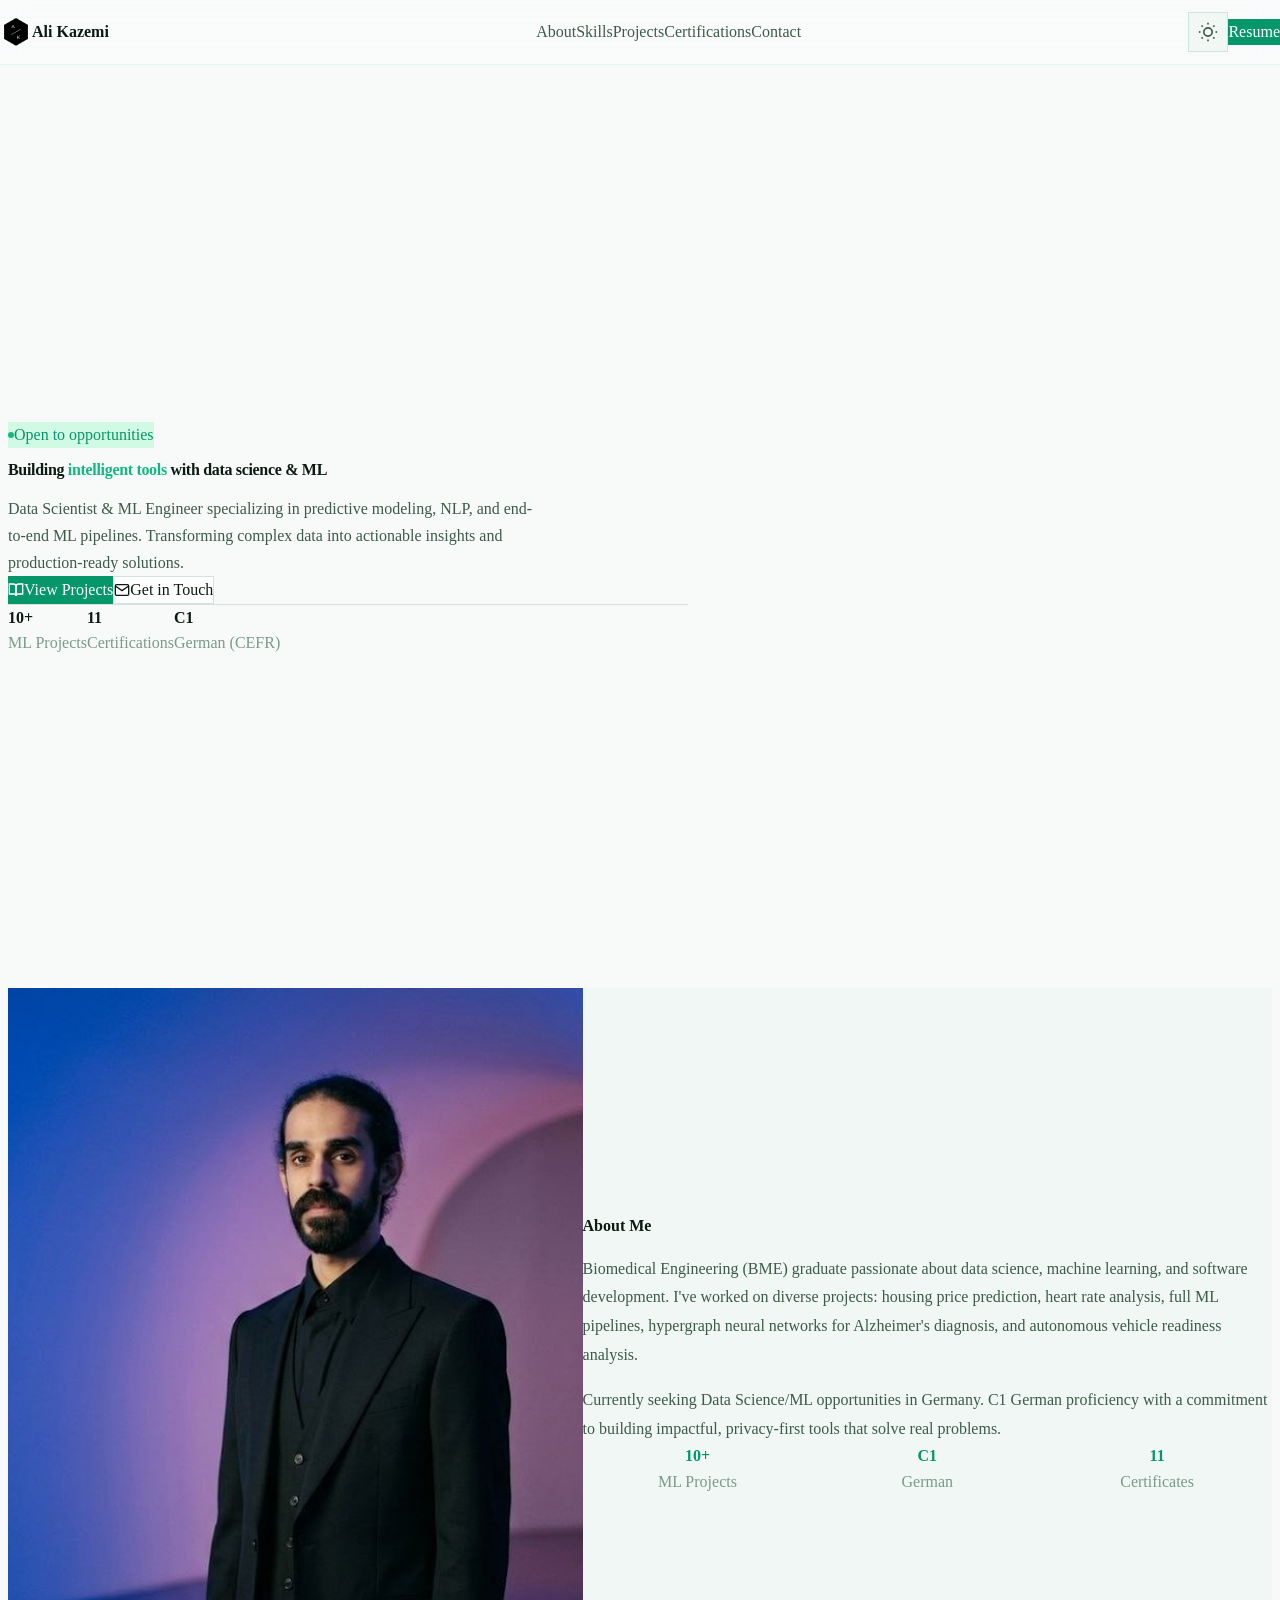
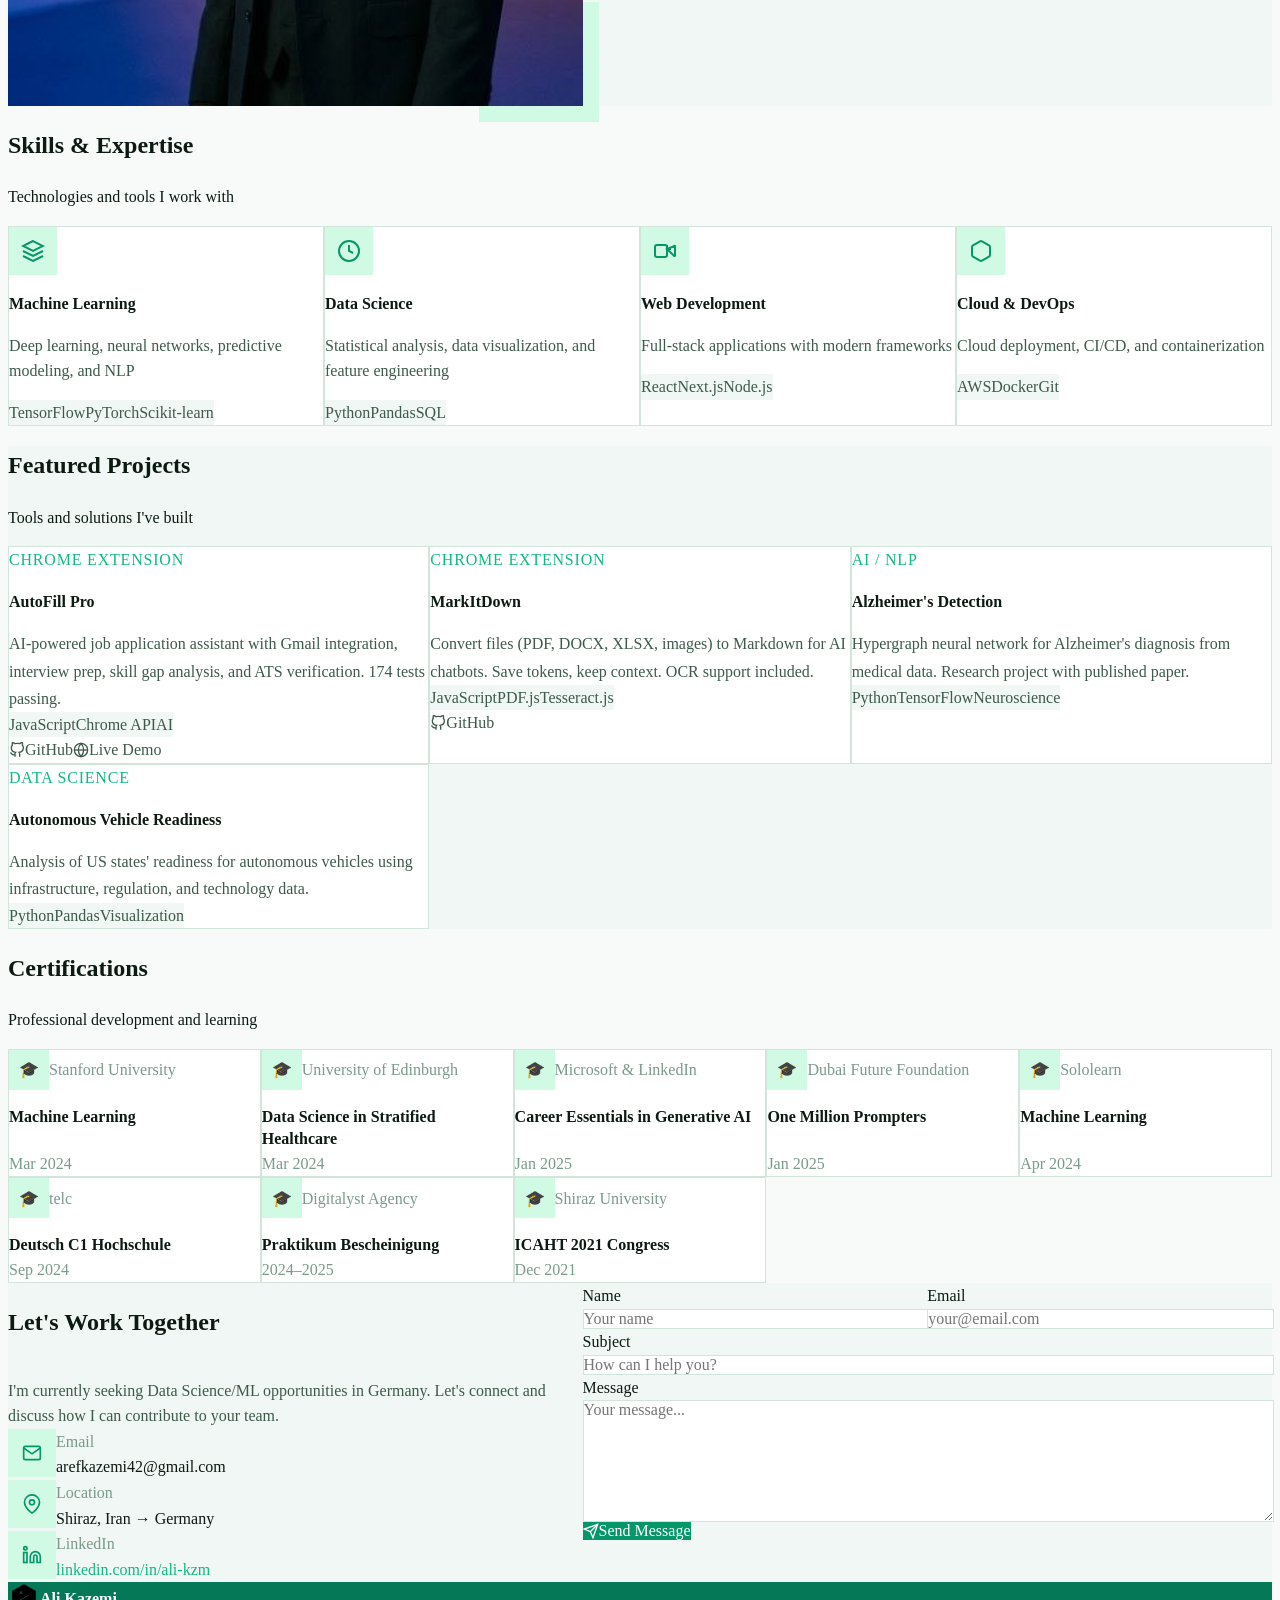
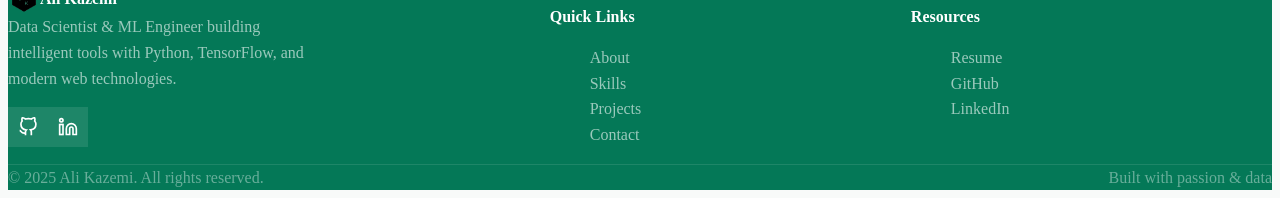
==== commit 3464289d: "🌙 Dark Mode + 🎨 Emerald/Teal Palette FEATURES: - ✅ Dark mode toggle (sun/moon icon) - ✅ System prefe" ====
--- a/index.html
+++ b/index.html
@@ -16,28 +16,58 @@
    Variance: 6 | Motion: 5 | Density: 4
    ═══════════════════════════════════════════════════ */
 :root {
-  /* Color System */
-  --color-bg: #FAFBFC;
+  /* ═══ LIGHT MODE — Emerald/Teal Palette ═══ */
+  --color-bg: #F8FAF9;
   --color-bg-elevated: #FFFFFF;
-  --color-bg-subtle: #F1F5F9;
-  --color-surface: #F8FAFC;
-  --color-border: #E2E8F0;
-  --color-border-subtle: #F1F5F9;
+  --color-bg-subtle: #F0F7F4;
+  --color-surface: #F5FBF8;
+  --color-border: #D1E5DA;
+  --color-border-subtle: #E8F5EE;
   
   /* Text */
-  --color-text-primary: #0F172A;
-  --color-text-secondary: #475569;
-  --color-text-muted: #94A3B8;
-  
-  /* Accent — Navy Blue */
-  --color-accent: #1E3A5F;
-  --color-accent-light: #3B82F6;
-  --color-accent-lighter: #DBEAFE;
-  --color-accent-dark: #1E293B;
+  --color-text-primary: #0C1A12;
+  --color-text-secondary: #3D5A4A;
+  --color-text-muted: #7A9A8A;
+  
+  /* Accent — Emerald */
+  --color-accent: #059669;
+  --color-accent-light: #10B981;
+  --color-accent-lighter: #D1FAE5;
+  --color-accent-dark: #047857;
+  
+  /* Secondary — Teal */
+  --color-secondary: #0D9488;
+  --color-secondary-light: #14B8A6;
   
   /* Status */
   --color-success: #10B981;
   --color-warning: #F59E0B;
+  --color-error: #EF4444;
+}
+
+/* ═══════════════════════════════════════════════════
+   DARK MODE
+   ═══════════════════════════════════════════════════ */
+[data-theme="dark"] {
+  --color-bg: #0A1210;
+  --color-bg-elevated: #111F1A;
+  --color-bg-subtle: #0F1A16;
+  --color-surface: #142420;
+  --color-border: #1E3A30;
+  --color-border-subtle: #162B22;
+  
+  --color-text-primary: #E8F5EE;
+  --color-text-secondary: #A3C4B4;
+  --color-text-muted: #5A7A6A;
+  
+  --color-accent: #34D399;
+  --color-accent-light: #6EE7B7;
+  --color-accent-lighter: #064E3B;
+  --color-accent-dark: #10B981;
+  
+  --color-secondary: #2DD4BF;
+  --color-secondary-light: #5EEAD4;
+}
   
   /* Typography */
   --font-sans: 'Inter', -apple-system, BlinkMacSystemFont, sans-serif;
@@ -213,6 +243,45 @@
   align-items: center;
   gap: var(--space-4);
 }
+
+/* ═══════════════════════════════════════════════════
+   THEME TOGGLE
+   ═══════════════════════════════════════════════════ */
+.theme-toggle {
+  display: flex;
+  align-items: center;
+  justify-content: center;
+  width: 40px;
+  height: 40px;
+  background: var(--color-bg-subtle);
+  border: 1px solid var(--color-border);
+  border-radius: var(--radius-md);
+  cursor: pointer;
+  transition: all var(--duration-fast) var(--ease-out);
+}
+
+.theme-toggle:hover {
+  background: var(--color-accent-lighter);
+  border-color: var(--color-accent);
+}
+
+.theme-toggle__icon {
+  width: 20px;
+  height: 20px;
+  color: var(--color-text-secondary);
+  transition: color var(--duration-fast);
+}
+
+.theme-toggle:hover .theme-toggle__icon {
+  color: var(--color-accent);
+}
+
+/* Hide sun in light mode, moon in dark mode */
+.theme-toggle__icon--sun { display: block; }
+.theme-toggle__icon--moon { display: none; }
+
+[data-theme="dark"] .theme-toggle__icon--sun { display: none; }
+[data-theme="dark"] .theme-toggle__icon--moon { display: block; }
 
 .nav__toggle {
   display: none;
@@ -900,6 +969,14 @@
     </ul>
     
     <div class="nav__actions">
+      <button class="theme-toggle" id="theme-toggle" aria-label="Toggle dark mode">
+        <svg class="theme-toggle__icon theme-toggle__icon--sun" width="20" height="20" viewBox="0 0 24 24" fill="none" stroke="currentColor" stroke-width="2">
+          <circle cx="12" cy="12" r="5"/><line x1="12" y1="1" x2="12" y2="3"/><line x1="12" y1="21" x2="12" y2="23"/><line x1="4.22" y1="4.22" x2="5.64" y2="5.64"/><line x1="18.36" y1="18.36" x2="19.78" y2="19.78"/><line x1="1" y1="12" x2="3" y2="12"/><line x1="21" y1="12" x2="23" y2="12"/><line x1="4.22" y1="19.78" x2="5.64" y2="18.36"/><line x1="18.36" y1="5.64" x2="19.78" y2="4.22"/>
+        </svg>
+        <svg class="theme-toggle__icon theme-toggle__icon--moon" width="20" height="20" viewBox="0 0 24 24" fill="none" stroke="currentColor" stroke-width="2">
+          <path d="M21 12.79A9 9 0 1 1 11.21 3 7 7 0 0 0 21 12.79z"/>
+        </svg>
+      </button>
       <a href="/resume.pdf" class="btn btn--primary" target="_blank">Resume</a>
       <button class="nav__toggle" id="nav-toggle" aria-label="Menu">
         <svg viewBox="0 0 24 24" fill="none" stroke="currentColor" stroke-width="2">
@@ -1367,6 +1444,42 @@
 
 <script>
 // ═══════════════════════════════════════════════════
+// THEME TOGGLE — Dark/Light Mode
+// ═══════════════════════════════════════════════════
+const themeToggle = document.getElementById('theme-toggle');
+const html = document.documentElement;
+
+// Check for saved theme preference or default to system preference
+function getPreferredTheme() {
+  const saved = localStorage.getItem('theme');
+  if (saved) return saved;
+  return window.matchMedia('(prefers-color-scheme: dark)').matches ? 'dark' : 'light';
+}
+
+// Apply theme
+function applyTheme(theme) {
+  html.setAttribute('data-theme', theme);
+  localStorage.setItem('theme', theme);
+}
+
+// Initialize theme
+applyTheme(getPreferredTheme());
+
+// Toggle theme
+themeToggle?.addEventListener('click', () => {
+  const current = html.getAttribute('data-theme');
+  const next = current === 'dark' ? 'light' : 'dark';
+  applyTheme(next);
+});
+
+// Listen for system theme changes
+window.matchMedia('(prefers-color-scheme: dark)').addEventListener('change', (e) => {
+  if (!localStorage.getItem('theme')) {
+    applyTheme(e.matches ? 'dark' : 'light');
+  }
+});
+
+// ═══════════════════════════════════════════════════
 // SCROLL ANIMATIONS
 // ═══════════════════════════════════════════════════
 const observerOptions = {
